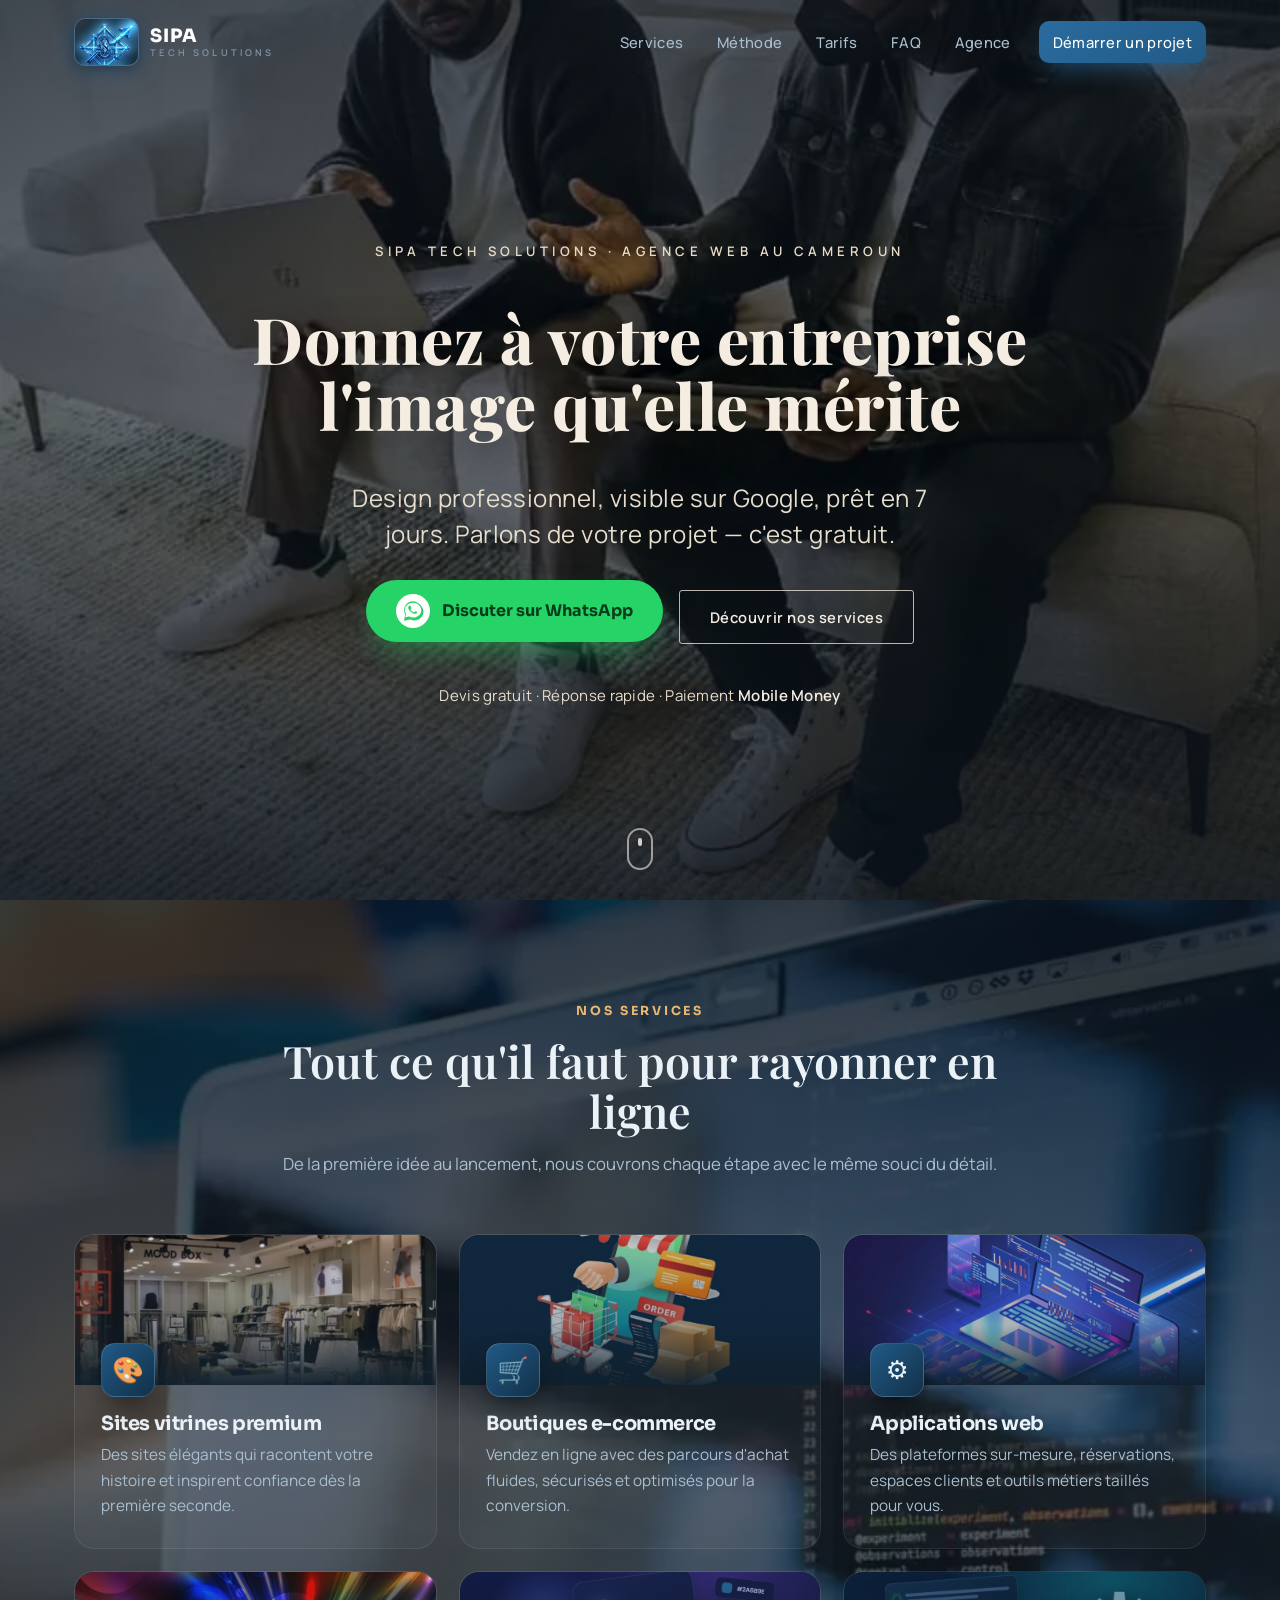
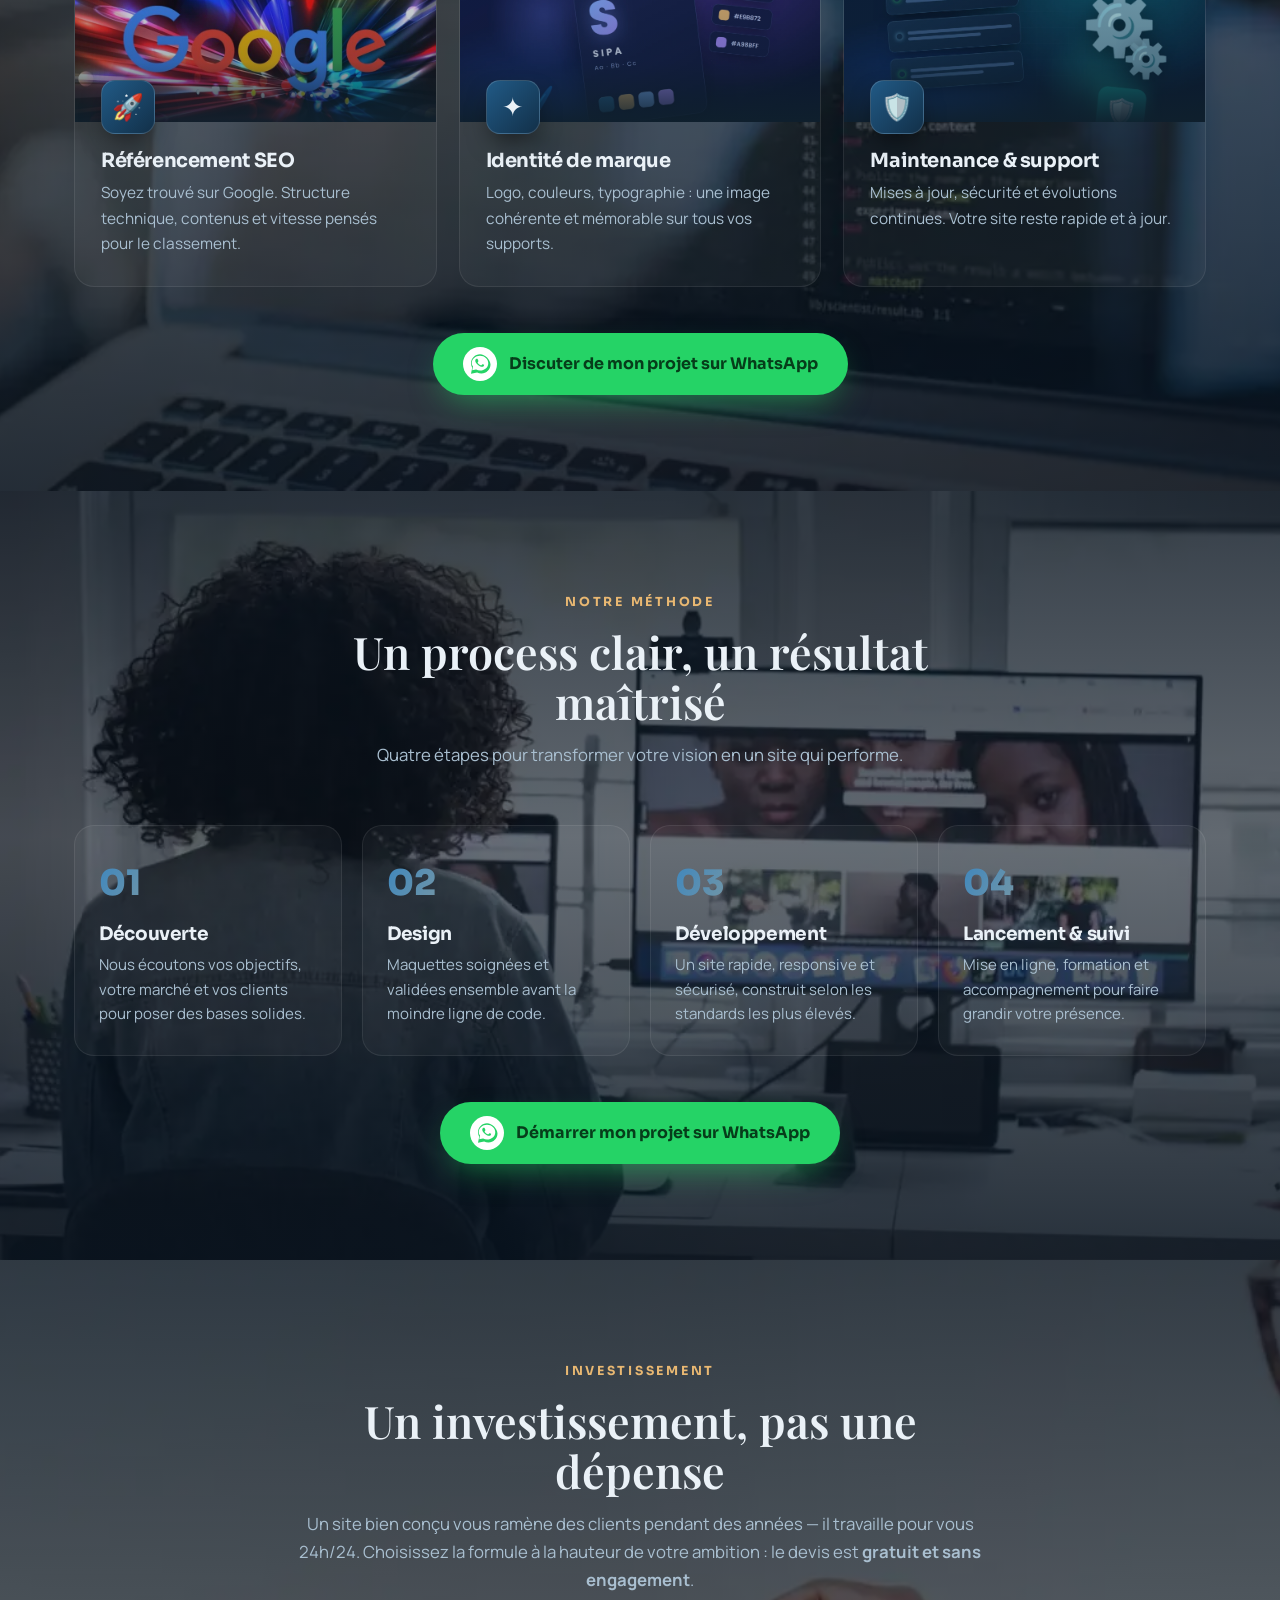
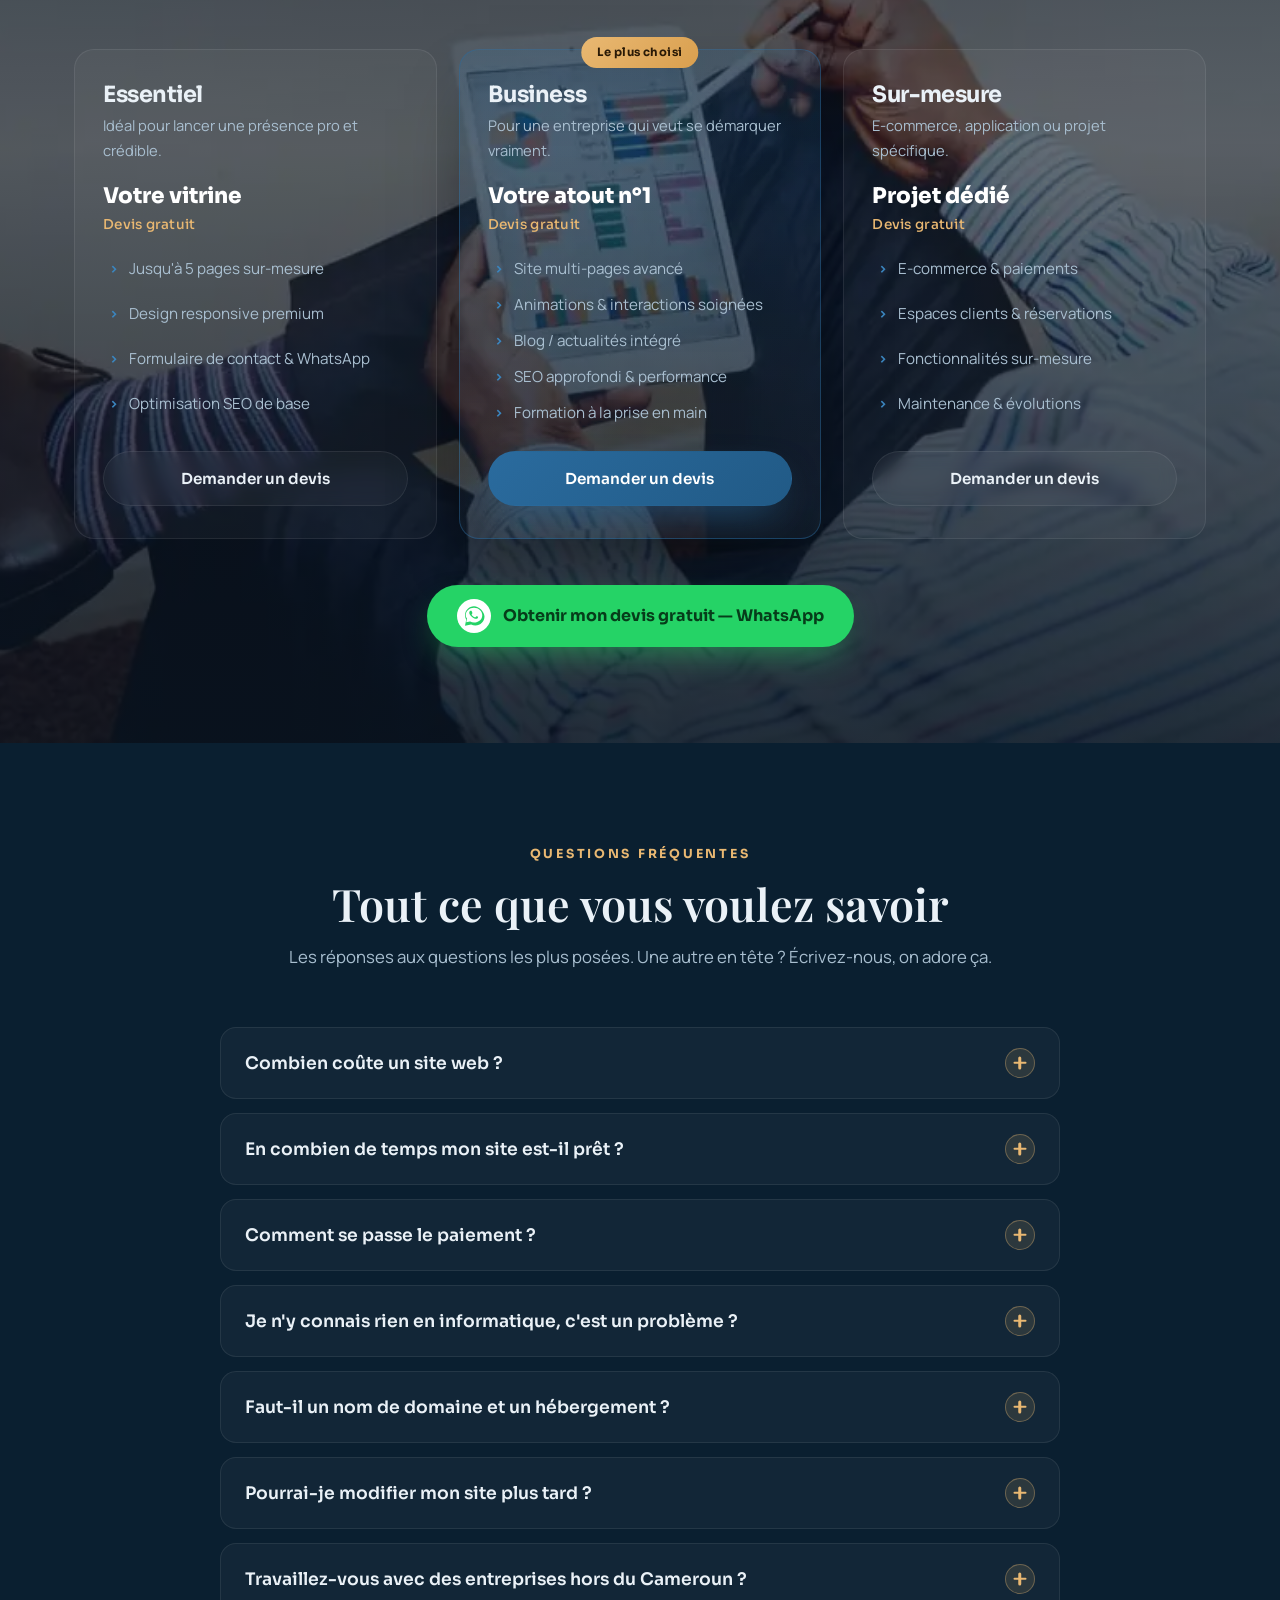
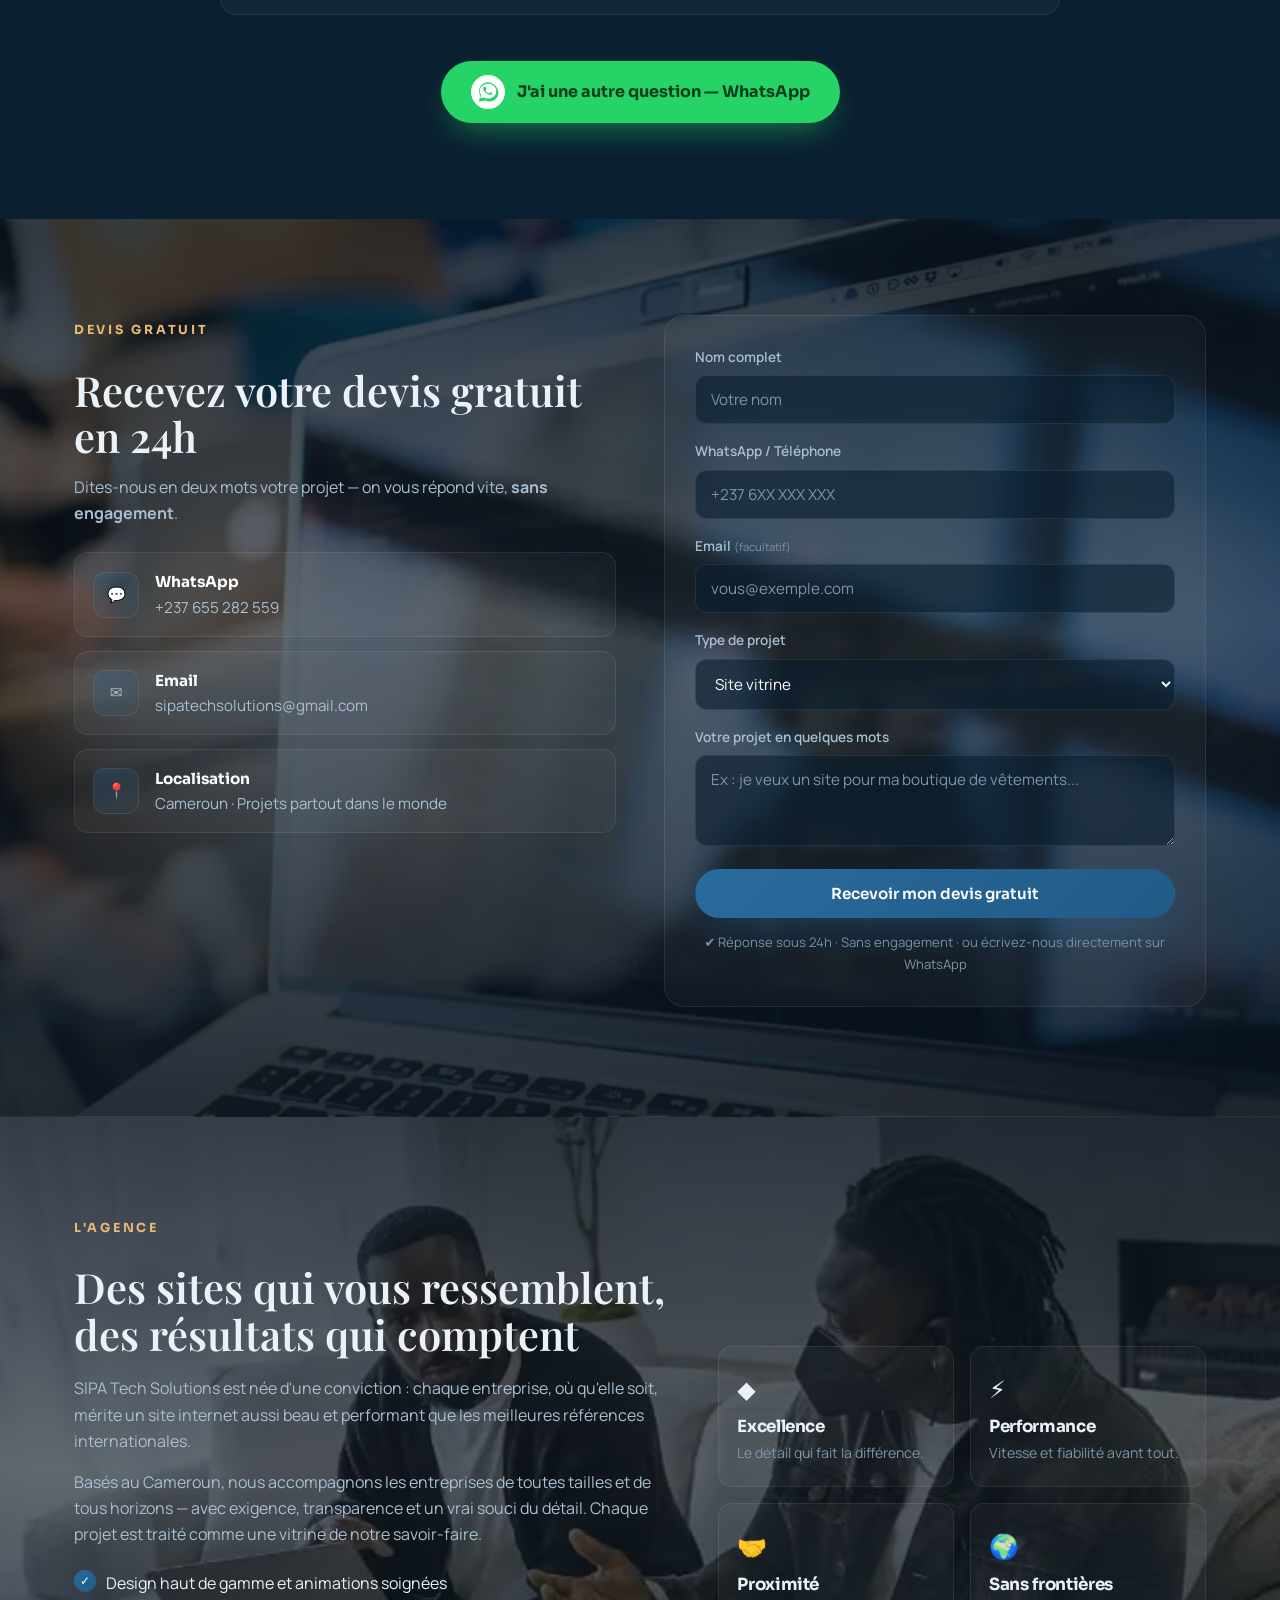
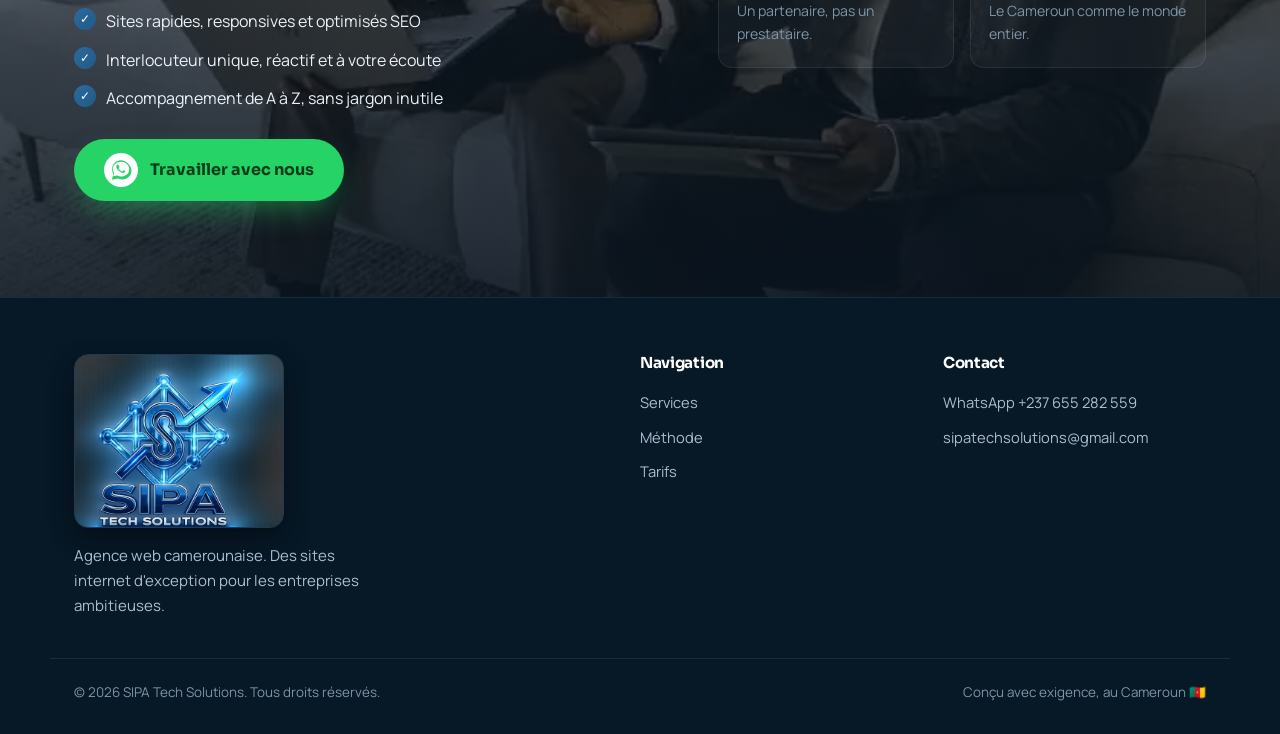
==== index.html @ 33e5383c "Services : images uniques pour Identité de marque et Maintenance (fin des doublons)" ====
<!DOCTYPE html>
<html lang="fr">
<head>
  <meta charset="UTF-8" />
  <meta name="viewport" content="width=device-width, initial-scale=1.0" />
  <title>SIPA Tech Solutions — Création de sites web au Cameroun</title>
  <meta name="description" content="SIPA Tech Solutions, agence camerounaise de création de sites internet sur-mesure. Design haut de gamme, performance et référencement pour entreprises au Cameroun et à l'international." />
  <meta name="theme-color" content="#0d2438" />
  <meta name="robots" content="index, follow" />
  <meta name="author" content="SIPA Tech Solutions" />
  <meta name="keywords" content="création site internet Cameroun, agence web Cameroun, site vitrine, e-commerce, développement web, SIPA Tech Solutions, Douala, Yaoundé" />
  <link rel="canonical" href="https://sipa-crypto.github.io/SITE-INTERNET/" />

  <!-- Open Graph -->
  <meta property="og:type" content="website" />
  <meta property="og:url" content="https://sipa-crypto.github.io/SITE-INTERNET/" />
  <meta property="og:site_name" content="SIPA Tech Solutions" />
  <meta property="og:locale" content="fr_FR" />
  <meta property="og:title" content="SIPA Tech Solutions — Agence web camerounaise" />
  <meta property="og:description" content="Des sites internet sur-mesure au design haut de gamme pour les entreprises camerounaises et étrangères." />
  <meta property="og:image" content="https://sipa-crypto.github.io/SITE-INTERNET/assets/og-image.jpg" />
  <meta property="og:image:width" content="1200" />
  <meta property="og:image:height" content="630" />
  <meta property="og:image:alt" content="SIPA Tech Solutions — Donnez à votre entreprise l'image qu'elle mérite" />

  <!-- Twitter -->
  <meta name="twitter:card" content="summary_large_image" />
  <meta name="twitter:title" content="SIPA Tech Solutions — Agence web camerounaise" />
  <meta name="twitter:description" content="Des sites internet sur-mesure au design haut de gamme pour les entreprises camerounaises et étrangères." />
  <meta name="twitter:image" content="https://sipa-crypto.github.io/SITE-INTERNET/assets/og-image.jpg" />

  <link rel="icon" type="image/png" href="assets/favicon.png" />
  <link rel="apple-touch-icon" href="assets/favicon.png" />
  <link rel="preload" href="assets/hero.webp" as="image" fetchpriority="high" />
  <link rel="preload" href="assets/fonts/sora.woff2" as="font" type="font/woff2" crossorigin />
  <link rel="preload" href="assets/fonts/manrope.woff2" as="font" type="font/woff2" crossorigin />
  <link rel="stylesheet" href="styles.css" />

  <!-- Données structurées (SEO — entreprise locale) -->
  <script type="application/ld+json">
  {
    "@context": "https://schema.org",
    "@type": "ProfessionalService",
    "name": "SIPA Tech Solutions",
    "description": "Agence camerounaise de création de sites internet sur-mesure : sites vitrines, e-commerce et applications web au design haut de gamme.",
    "url": "https://sipa-crypto.github.io/SITE-INTERNET/",
    "image": "https://sipa-crypto.github.io/SITE-INTERNET/assets/og-image.jpg",
    "logo": "https://sipa-crypto.github.io/SITE-INTERNET/assets/logo-photo.jpg",
    "email": "sipatechsolutions@gmail.com",
    "telephone": "+237655282559",
    "areaServed": "Cameroun et international",
    "address": {
      "@type": "PostalAddress",
      "addressCountry": "CM"
    },
    "sameAs": [
      "https://wa.me/237655282559"
    ]
  }
  </script>
</head>
<body>

  <!-- Symbole WhatsApp réutilisable -->
  <svg width="0" height="0" style="position:absolute" aria-hidden="true"><symbol id="wa-glyph" viewBox="0 0 32 32"><path fill="#25d366" d="M16 3C9.4 3 4 8.4 4 15c0 2.1.6 4.2 1.6 6L4 29l8.2-1.6c1.7.9 3.6 1.4 5.6 1.4h.2c6.6 0 12-5.4 12-12S22.6 3 16 3zm0 21.8c-1.8 0-3.5-.5-5-1.4l-.4-.2-4.9 1 1-4.8-.2-.4C5.5 18 5 16.5 5 15 5 9.5 9.9 5 16 5s11 4.5 11 10-4.9 9.8-11 9.8zm5.6-7.4c-.3-.2-1.8-.9-2.1-1s-.5-.2-.7.2-.8 1-1 1.2-.4.2-.7 0c-.3-.2-1.3-.5-2.5-1.5-.9-.8-1.5-1.8-1.7-2.1s0-.5.1-.7l.5-.6c.2-.2.2-.3.3-.6s0-.4 0-.6-.7-1.7-1-2.3c-.3-.6-.5-.5-.7-.5h-.6c-.2 0-.5.1-.8.4s-1 1-1 2.4 1 2.8 1.2 3 2 3.1 4.9 4.3c.7.3 1.2.5 1.6.6.7.2 1.3.2 1.8.1.6-.1 1.8-.7 2-1.4.3-.7.3-1.3.2-1.4-.1-.2-.3-.3-.6-.4z"/></symbol></svg>

  <!-- Progress bar -->
  <div class="scroll-progress" id="scrollProgress"></div>

  <!-- Ambient background -->
  <div class="ambient" aria-hidden="true">
    <div class="orb orb-1"></div>
    <div class="orb orb-2"></div>
    <div class="orb orb-3"></div>
    <div class="grid-overlay"></div>
  </div>

  <!-- Header -->
  <header class="site-header" id="header">
    <div class="container header-inner">
      <a href="#accueil" class="brand" aria-label="SIPA Tech Solutions - accueil">
        <span class="brand-mark" aria-hidden="true">
          <img src="assets/logo-badge.jpg" alt="" />
        </span>
        <span class="brand-text">
          <span class="brand-name">SIPA</span>
          <span class="brand-sub">TECH SOLUTIONS</span>
        </span>
      </a>

      <nav class="nav" id="nav" aria-label="Navigation principale">
        <a href="#services">Services</a>
        <a href="#methode">Méthode</a>
        <a href="#tarifs">Tarifs</a>
        <a href="#faq">FAQ</a>
        <a href="#apropos">Agence</a>
        <a href="#contact" class="nav-cta">Démarrer un projet</a>
      </nav>

      <button class="menu-toggle" id="menuToggle" aria-label="Ouvrir le menu" aria-expanded="false">
        <span></span><span></span><span></span>
      </button>
    </div>
  </header>

  <main>
    <!-- HERO -->
    <section class="hero hero-editorial" id="accueil">
      <div class="container hero-ed">
        <span class="hero-eyebrow reveal">SIPA Tech Solutions · Agence web au Cameroun</span>
        <h1 class="hero-title reveal">Donnez à votre entreprise l'image qu'elle mérite</h1>
        <p class="hero-tagline reveal">Design professionnel, visible sur Google, prêt en 7 jours. Parlons de votre projet — c'est gratuit.</p>
        <div class="hero-cta reveal">
          <a href="https://wa.me/237655282559?text=Bonjour%20SIPA%2C%20je%20souhaite%20cr%C3%A9er%20un%20site%20web%20pour%20mon%20entreprise." class="btn-wa" target="_blank" rel="noopener">
            <span class="ic"><svg viewBox="0 0 32 32" xmlns="http://www.w3.org/2000/svg"><path fill="#25d366" d="M16 3C9.4 3 4 8.4 4 15c0 2.1.6 4.2 1.6 6L4 29l8.2-1.6c1.7.9 3.6 1.4 5.6 1.4h.2c6.6 0 12-5.4 12-12S22.6 3 16 3zm0 21.8c-1.8 0-3.5-.5-5-1.4l-.4-.2-4.9 1 1-4.8-.2-.4C5.5 18 5 16.5 5 15 5 9.5 9.9 5 16 5s11 4.5 11 10-4.9 9.8-11 9.8zm5.6-7.4c-.3-.2-1.8-.9-2.1-1s-.5-.2-.7.2-.8 1-1 1.2-.4.2-.7 0c-.3-.2-1.3-.5-2.5-1.5-.9-.8-1.5-1.8-1.7-2.1s0-.5.1-.7l.5-.6c.2-.2.2-.3.3-.6s0-.4 0-.6-.7-1.7-1-2.3c-.3-.6-.5-.5-.7-.5h-.6c-.2 0-.5.1-.8.4s-1 1-1 2.4 1 2.8 1.2 3 2 3.1 4.9 4.3c.7.3 1.2.5 1.6.6.7.2 1.3.2 1.8.1.6-.1 1.8-.7 2-1.4.3-.7.3-1.3.2-1.4-.1-.2-.3-.3-.6-.4z"/></svg></span>
            Discuter sur WhatsApp
          </a>
          <a href="#services" class="btn-ed btn-ed-sm">Découvrir nos services</a>
        </div>
        <p class="hero-reassure reveal">Devis gratuit · Réponse rapide · Paiement <b>Mobile Money</b></p>
      </div>
      <span class="scroll-cue" aria-hidden="true"></span>
    </section>

    <!-- SERVICES -->
    <section class="section" id="services">
      <div class="container">
        <div class="section-head reveal">
          <span class="kicker">Nos services</span>
          <h2>Tout ce qu'il faut pour rayonner en ligne</h2>
          <p>De la première idée au lancement, nous couvrons chaque étape avec le même souci du détail.</p>
        </div>

        <div class="cards">
          <article class="card reveal">
            <div class="card-media">
              <svg class="card-art" viewBox="0 0 400 200" preserveAspectRatio="xMidYMid slice" aria-hidden="true">
                <defs><linearGradient id="s1" x1="0" y1="0" x2="1" y2="1"><stop offset="0" stop-color="#173a56"/><stop offset="1" stop-color="#0c2439"/></linearGradient></defs>
                <rect width="400" height="200" fill="url(#s1)"/>
                <rect x="70" y="42" width="260" height="128" rx="10" fill="#0e2a3e" stroke="#2a6b9e" stroke-width="2"/>
                <rect x="70" y="42" width="260" height="22" rx="10" fill="#255a82"/><circle cx="86" cy="53" r="3.5" fill="#e9b872"/><circle cx="98" cy="53" r="3.5" fill="#9dc4de"/><circle cx="110" cy="53" r="3.5" fill="#9dc4de"/>
                <rect x="86" y="78" width="120" height="12" rx="4" fill="#3b6f94"/><rect x="86" y="98" width="86" height="8" rx="4" fill="#2a5573"/><rect x="86" y="114" width="70" height="20" rx="6" fill="#e9b872"/>
                <rect x="228" y="78" width="86" height="76" rx="8" fill="#215a86"/>
              </svg>
              <img class="card-photo" src="assets/serv-vitrine.webp" alt="Vitrine de boutique Jules" loading="lazy"/>
            </div>
            <div class="card-icon">🎨</div>
            <h3>Sites vitrines premium</h3>
            <p>Des sites élégants qui racontent votre histoire et inspirent confiance dès la première seconde.</p>
          </article>
          <article class="card reveal">
            <div class="card-media">
              <svg class="card-art" viewBox="0 0 400 200" preserveAspectRatio="xMidYMid slice" aria-hidden="true">
                <defs><linearGradient id="s2" x1="0" y1="0" x2="1" y2="1"><stop offset="0" stop-color="#1d4e6e"/><stop offset="1" stop-color="#0f2b3d"/></linearGradient></defs>
                <rect width="400" height="200" fill="url(#s2)"/>
                <rect x="78" y="40" width="70" height="58" rx="8" fill="#215a86"/><rect x="162" y="40" width="70" height="58" rx="8" fill="#0e2a3e" stroke="#2a6b9e" stroke-width="2"/><rect x="246" y="40" width="70" height="58" rx="8" fill="#255a82"/>
                <g transform="translate(150,118)"><path d="M0 0 L14 0 L26 52 L74 52 L84 16 L22 16" fill="none" stroke="#e9b872" stroke-width="6" stroke-linecap="round" stroke-linejoin="round"/><circle cx="34" cy="66" r="7" fill="#e9b872"/><circle cx="68" cy="66" r="7" fill="#e9b872"/></g>
                <circle cx="286" cy="128" r="17" fill="#e9b872"/><path d="M280 128 l4 4 l8 -9" fill="none" stroke="#0f2b3d" stroke-width="3.5" stroke-linecap="round" stroke-linejoin="round"/>
              </svg>
              <img class="card-photo" src="assets/serv-ecommerce.webp" alt="Achat en ligne, panier et paiement par carte" loading="lazy"/>
            </div>
            <div class="card-icon">🛒</div>
            <h3>Boutiques e-commerce</h3>
            <p>Vendez en ligne avec des parcours d'achat fluides, sécurisés et optimisés pour la conversion.</p>
          </article>
          <article class="card reveal">
            <div class="card-media">
              <svg class="card-art" viewBox="0 0 400 200" preserveAspectRatio="xMidYMid slice" aria-hidden="true">
                <defs><linearGradient id="s3" x1="0" y1="0" x2="1" y2="1"><stop offset="0" stop-color="#255a82"/><stop offset="1" stop-color="#0c2439"/></linearGradient></defs>
                <rect width="400" height="200" fill="url(#s3)"/>
                <rect x="74" y="46" width="150" height="108" rx="10" fill="#0e2a3e" stroke="#2a6b9e" stroke-width="2"/>
                <rect x="88" y="60" width="122" height="10" rx="4" fill="#3b6f94"/>
                <polyline points="90,132 118,110 142,120 172,86 200,98" fill="none" stroke="#e9b872" stroke-width="4" stroke-linecap="round" stroke-linejoin="round"/>
                <rect x="88" y="140" width="50" height="6" rx="3" fill="#2a5573"/><rect x="150" y="140" width="60" height="6" rx="3" fill="#2a5573"/>
                <g transform="translate(258,64)" fill="none" stroke="#9dc4de" stroke-width="6"><circle cx="34" cy="34" r="24"/><path d="M34 4 v10 M34 54 v10 M4 34 h10 M54 34 h10" stroke-linecap="round"/></g>
                <circle cx="292" cy="98" r="10" fill="#e9b872"/>
              </svg>
              <img class="card-photo" src="assets/serv-appweb.webp" alt="Application web sur ordinateur et téléphone" loading="lazy"/>
            </div>
            <div class="card-icon">⚙️</div>
            <h3>Applications web</h3>
            <p>Des plateformes sur-mesure, réservations, espaces clients et outils métiers taillés pour vous.</p>
          </article>
          <article class="card reveal">
            <div class="card-media">
              <svg class="card-art" viewBox="0 0 400 200" preserveAspectRatio="xMidYMid slice" aria-hidden="true">
                <defs><linearGradient id="s4" x1="0" y1="0" x2="1" y2="1"><stop offset="0" stop-color="#173a56"/><stop offset="1" stop-color="#0f2b3d"/></linearGradient></defs>
                <rect width="400" height="200" fill="url(#s4)"/>
                <g><rect x="96" y="120" width="26" height="40" rx="4" fill="#215a86"/><rect x="132" y="96" width="26" height="64" rx="4" fill="#2a6b9e"/><rect x="168" y="70" width="26" height="90" rx="4" fill="#3b86bf"/><rect x="204" y="50" width="26" height="110" rx="4" fill="#e9b872"/></g>
                <path d="M96 118 L138 96 L178 78 L222 52" fill="none" stroke="#fff" stroke-width="2.5" stroke-linecap="round" opacity=".6"/>
                <g transform="translate(238,58)"><circle cx="30" cy="30" r="26" fill="none" stroke="#9dc4de" stroke-width="7"/><line x1="50" y1="50" x2="72" y2="72" stroke="#9dc4de" stroke-width="8" stroke-linecap="round"/></g>
              </svg>
              <img class="card-photo" src="assets/serv-seo.webp" alt="Référencement sur Google" loading="lazy"/>
            </div>
            <div class="card-icon">🚀</div>
            <h3>Référencement SEO</h3>
            <p>Soyez trouvé sur Google. Structure technique, contenus et vitesse pensés pour le classement.</p>
          </article>
          <article class="card reveal">
            <div class="card-media">
              <svg class="card-art" viewBox="0 0 400 200" preserveAspectRatio="xMidYMid slice" aria-hidden="true">
                <defs><linearGradient id="s5" x1="0" y1="0" x2="1" y2="1"><stop offset="0" stop-color="#2a4c60"/><stop offset="1" stop-color="#0c2439"/></linearGradient></defs>
                <rect width="400" height="200" fill="url(#s5)"/>
                <circle cx="150" cy="100" r="52" fill="none" stroke="#215a86" stroke-width="10"/>
                <text x="150" y="126" font-family="Georgia,serif" font-size="72" font-weight="700" fill="#e9b872" text-anchor="middle">S</text>
                <g><circle cx="248" cy="66" r="15" fill="#2a6b9e"/><circle cx="286" cy="66" r="15" fill="#3b86bf"/><circle cx="248" cy="104" r="15" fill="#e9b872"/><circle cx="286" cy="104" r="15" fill="#9dc4de"/></g>
                <rect x="238" y="132" width="90" height="10" rx="5" fill="#3b6f94"/><rect x="238" y="150" width="64" height="10" rx="5" fill="#2a5573"/>
              </svg>
              <img class="card-photo" src="assets/serv-identite.webp" alt="Identité visuelle et nuancier de couleurs" loading="lazy" onerror="this.remove()"/>
            </div>
            <div class="card-icon">✦</div>
            <h3>Identité de marque</h3>
            <p>Logo, couleurs, typographie : une image cohérente et mémorable sur tous vos supports.</p>
          </article>
          <article class="card reveal">
            <div class="card-media">
              <svg class="card-art" viewBox="0 0 400 200" preserveAspectRatio="xMidYMid slice" aria-hidden="true">
                <defs><linearGradient id="s6" x1="0" y1="0" x2="1" y2="1"><stop offset="0" stop-color="#1d4e6e"/><stop offset="1" stop-color="#0f2b3d"/></linearGradient></defs>
                <rect width="400" height="200" fill="url(#s6)"/>
                <path d="M170 34 L232 56 V104 C232 138 205 158 170 168 C135 158 108 138 108 104 V56 Z" fill="#0e2a3e" stroke="#2a6b9e" stroke-width="3"/>
                <path d="M146 100 l16 16 l34 -38" fill="none" stroke="#e9b872" stroke-width="8" stroke-linecap="round" stroke-linejoin="round"/>
                <g transform="translate(250,96)" fill="none" stroke="#9dc4de" stroke-width="6"><circle cx="34" cy="34" r="16"/><path d="M34 8 v-8 M34 68 v8 M8 34 h-8 M68 34 h8 M15 15 l-6 -6 M53 53 l6 6 M53 15 l6 -6 M15 53 l-6 6" stroke-linecap="round"/></g>
              </svg>
              <img class="card-photo" src="assets/serv-maintenance.webp" alt="Maintenance et infrastructure technique" loading="lazy" onerror="this.remove()"/>
            </div>
            <div class="card-icon">🛡️</div>
            <h3>Maintenance & support</h3>
            <p>Mises à jour, sécurité et évolutions continues. Votre site reste rapide et à jour.</p>
          </article>
        </div>
        <div class="sec-cta"><a class="btn-wa" href="https://wa.me/237655282559?text=Bonjour%20SIPA%2C%20je%20souhaite%20un%20site%20web%20pour%20mon%20entreprise." target="_blank" rel="noopener"><span class="ic"><svg viewBox="0 0 32 32"><use href="#wa-glyph"/></svg></span> Discuter de mon projet sur WhatsApp</a></div>
      </div>
    </section>

    <!-- METHODE -->
    <section class="section section-alt" id="methode">
      <div class="container">
        <div class="section-head reveal">
          <span class="kicker">Notre méthode</span>
          <h2>Un process clair, un résultat maîtrisé</h2>
          <p>Quatre étapes pour transformer votre vision en un site qui performe.</p>
        </div>

        <div class="steps">
          <div class="step reveal">
            <div class="step-num">01</div>
            <h3>Découverte</h3>
            <p>Nous écoutons vos objectifs, votre marché et vos clients pour poser des bases solides.</p>
          </div>
          <div class="step reveal">
            <div class="step-num">02</div>
            <h3>Design</h3>
            <p>Maquettes soignées et validées ensemble avant la moindre ligne de code.</p>
          </div>
          <div class="step reveal">
            <div class="step-num">03</div>
            <h3>Développement</h3>
            <p>Un site rapide, responsive et sécurisé, construit selon les standards les plus élevés.</p>
          </div>
          <div class="step reveal">
            <div class="step-num">04</div>
            <h3>Lancement & suivi</h3>
            <p>Mise en ligne, formation et accompagnement pour faire grandir votre présence.</p>
          </div>
        </div>
        <div class="sec-cta"><a class="btn-wa" href="https://wa.me/237655282559?text=Bonjour%20SIPA%2C%20je%20souhaite%20d%C3%A9marrer%20mon%20projet%20de%20site%20web." target="_blank" rel="noopener"><span class="ic"><svg viewBox="0 0 32 32"><use href="#wa-glyph"/></svg></span> Démarrer mon projet sur WhatsApp</a></div>
      </div>
    </section>
    <!-- TARIFS -->
    <section class="section" id="tarifs">
      <div class="container">
        <div class="section-head reveal">
          <span class="kicker">Investissement</span>
          <h2>Un investissement, pas une dépense</h2>
          <p>Un site bien conçu vous ramène des clients pendant des années — il travaille pour vous 24h/24. Choisissez la formule à la hauteur de votre ambition : le devis est <b>gratuit et sans engagement</b>.</p>
        </div>

        <div class="pricing">
          <article class="plan reveal">
            <h3>Essentiel</h3>
            <p class="plan-desc">Idéal pour lancer une présence pro et crédible.</p>
            <div class="plan-price">Votre vitrine <span>Devis gratuit</span></div>
            <ul>
              <li>Jusqu'à 5 pages sur-mesure</li>
              <li>Design responsive premium</li>
              <li>Formulaire de contact & WhatsApp</li>
              <li>Optimisation SEO de base</li>
            </ul>
            <a href="#contact" class="btn btn-ghost">Demander un devis</a>
          </article>

          <article class="plan plan-featured reveal">
            <span class="plan-badge">Le plus choisi</span>
            <h3>Business</h3>
            <p class="plan-desc">Pour une entreprise qui veut se démarquer vraiment.</p>
            <div class="plan-price">Votre atout n°1 <span>Devis gratuit</span></div>
            <ul>
              <li>Site multi-pages avancé</li>
              <li>Animations & interactions soignées</li>
              <li>Blog / actualités intégré</li>
              <li>SEO approfondi & performance</li>
              <li>Formation à la prise en main</li>
            </ul>
            <a href="#contact" class="btn btn-primary">Demander un devis</a>
          </article>

          <article class="plan reveal">
            <h3>Sur-mesure</h3>
            <p class="plan-desc">E-commerce, application ou projet spécifique.</p>
            <div class="plan-price">Projet dédié <span>Devis gratuit</span></div>
            <ul>
              <li>E-commerce & paiements</li>
              <li>Espaces clients & réservations</li>
              <li>Fonctionnalités sur-mesure</li>
              <li>Maintenance & évolutions</li>
            </ul>
            <a href="#contact" class="btn btn-ghost">Demander un devis</a>
          </article>
        </div>
        <div class="sec-cta"><a class="btn-wa" href="https://wa.me/237655282559?text=Bonjour%20SIPA%2C%20je%20souhaite%20un%20devis%20gratuit%20pour%20mon%20site." target="_blank" rel="noopener"><span class="ic"><svg viewBox="0 0 32 32"><use href="#wa-glyph"/></svg></span> Obtenir mon devis gratuit — WhatsApp</a></div>
      </div>
    </section>

    <!-- FAQ -->
    <section class="section" id="faq">
      <div class="container">
        <div class="section-head reveal">
          <span class="kicker">Questions fréquentes</span>
          <h2>Tout ce que vous voulez savoir</h2>
          <p>Les réponses aux questions les plus posées. Une autre en tête ? Écrivez-nous, on adore ça.</p>
        </div>
        <div class="faq reveal">
          <div class="faq-item">
            <button class="faq-q" aria-expanded="false"><span>Combien coûte un site web ?</span><span class="faq-ico"></span></button>
            <div class="faq-answer"><div><p>Pas de mauvaise surprise : nos sites sont accessibles <b>à partir de 100 000 FCFA</b>, et le tarif final s'ajuste à vos besoins (pages, e-commerce, fonctionnalités…). Nous vous envoyons un <b>devis gratuit et clair sous 24h</b>, adapté à votre budget. Un site pro, c'est un <b>investissement qui rapporte plus qu'il ne coûte</b>.</p></div></div>
          </div>
          <div class="faq-item">
            <button class="faq-q" aria-expanded="false"><span>En combien de temps mon site est-il prêt ?</span><span class="faq-ico"></span></button>
            <div class="faq-answer"><div><p>En moyenne <b>7 jours</b> pour un site vitrine, une fois vos contenus réunis. Nous respectons les délais annoncés, sans mauvaise surprise.</p></div></div>
          </div>
          <div class="faq-item">
            <button class="faq-q" aria-expanded="false"><span>Comment se passe le paiement ?</span><span class="faq-ico"></span></button>
            <div class="faq-answer"><div><p><b>MTN Mobile Money</b>, <b>Orange Money</b> ou <b>virement</b>. Un simple acompte pour lancer le projet, puis le solde à la livraison. Vous validez chaque étape, en toute confiance.</p></div></div>
          </div>
          <div class="faq-item">
            <button class="faq-q" aria-expanded="false"><span>Je n'y connais rien en informatique, c'est un problème ?</span><span class="faq-ico"></span></button>
            <div class="faq-answer"><div><p>Pas du tout ! On s'occupe de <b>tout, de A à Z</b>, sans jargon compliqué. Vous n'avez qu'à nous parler de votre activité — on gère le reste.</p></div></div>
          </div>
          <div class="faq-item">
            <button class="faq-q" aria-expanded="false"><span>Faut-il un nom de domaine et un hébergement ?</span><span class="faq-ico"></span></button>
            <div class="faq-answer"><div><p>Oui, et nous vous <b>accompagnons</b> pour les obtenir et tout configurer (par exemple <i>votre-entreprise.com</i>). Vous n'avez rien à faire de technique.</p></div></div>
          </div>
          <div class="faq-item">
            <button class="faq-q" aria-expanded="false"><span>Pourrai-je modifier mon site plus tard ?</span><span class="faq-ico"></span></button>
            <div class="faq-answer"><div><p>Bien sûr. Nous pouvons vous <b>former</b> à le gérer vous-même, ou nous occuper des mises à jour via notre <b>offre de maintenance</b>.</p></div></div>
          </div>
          <div class="faq-item">
            <button class="faq-q" aria-expanded="false"><span>Travaillez-vous avec des entreprises hors du Cameroun ?</span><span class="faq-ico"></span></button>
            <div class="faq-answer"><div><p>Oui ! Nous accompagnons des entreprises <b>partout dans le monde</b>, entièrement à distance. Où que vous soyez, on peut travailler ensemble.</p></div></div>
          </div>
        </div>
        <div class="sec-cta"><a class="btn-wa" href="https://wa.me/237655282559?text=Bonjour%20SIPA%2C%20j'ai%20une%20question." target="_blank" rel="noopener"><span class="ic"><svg viewBox="0 0 32 32"><use href="#wa-glyph"/></svg></span> J'ai une autre question — WhatsApp</a></div>
      </div>
    </section>

    <!-- CONTACT (devis gratuit) -->
    <section class="section section-contact" id="contact">
      <div class="container contact-grid">
        <div class="contact-copy reveal">
          <span class="kicker">Devis gratuit</span>
          <h2>Recevez votre devis gratuit en 24h</h2>
          <p>Dites-nous en deux mots votre projet — on vous répond vite, <b>sans engagement</b>.</p>
          <div class="contact-methods">
            <a class="cmethod" href="https://wa.me/237655282559?text=Bonjour%20SIPA%20Tech%20Solutions%2C%20je%20souhaite%20un%20devis." target="_blank" rel="noopener">
              <span class="cmethod-ico">💬</span>
              <span><strong>WhatsApp</strong><br>+237 655 282 559</span>
            </a>
            <a class="cmethod" href="mailto:sipatechsolutions@gmail.com">
              <span class="cmethod-ico">✉️</span>
              <span><strong>Email</strong><br>sipatechsolutions@gmail.com</span>
            </a>
            <div class="cmethod">
              <span class="cmethod-ico">📍</span>
              <span><strong>Localisation</strong><br>Cameroun · Projets partout dans le monde</span>
            </div>
          </div>
        </div>

        <form class="contact-form reveal" id="contactForm">
          <div class="form-success" id="formSuccess" hidden>
            <strong>✅ Merci <span id="fsName"></span> !</strong>
            <p>Votre demande part sur WhatsApp — validez simplement l'envoi dans l'application qui vient de s'ouvrir. Réponse sous 24h 🙌</p>
            <button type="button" class="fs-again">Envoyer une autre demande</button>
          </div>
          <div class="field">
            <label for="name">Nom complet</label>
            <input type="text" id="name" name="name" required placeholder="Votre nom" />
          </div>
          <div class="field">
            <label for="phone">WhatsApp / Téléphone</label>
            <input type="tel" id="phone" name="phone" required placeholder="+237 6XX XXX XXX" />
          </div>
          <div class="field">
            <label for="email">Email <span class="opt">(facultatif)</span></label>
            <input type="email" id="email" name="email" placeholder="vous@exemple.com" />
          </div>
          <div class="field">
            <label for="type">Type de projet</label>
            <select id="type" name="type">
              <option>Site vitrine</option>
              <option>Boutique e-commerce</option>
              <option>Application web</option>
              <option>Refonte de site existant</option>
              <option>Autre</option>
            </select>
          </div>
          <div class="field">
            <label for="message">Votre projet en quelques mots</label>
            <textarea id="message" name="message" rows="3" required placeholder="Ex : je veux un site pour ma boutique de vêtements..."></textarea>
          </div>
          <button type="submit" class="btn btn-primary btn-block">Recevoir mon devis gratuit</button>
          <p class="form-hint">✔ Réponse sous 24h · Sans engagement · ou écrivez-nous directement sur WhatsApp</p>
        </form>
      </div>
    </section>

    <!-- APROPOS -->
    <section class="section section-alt" id="apropos">
      <div class="container about-grid">
        <div class="about-copy reveal">
          <span class="kicker">L'agence</span>
          <h2>Des sites qui vous ressemblent, des résultats qui comptent</h2>
          <p>
            SIPA Tech Solutions est née d'une conviction : chaque entreprise, où qu'elle soit,
            mérite un site internet aussi beau et performant que les meilleures références internationales.
          </p>
          <p>
            Basés au Cameroun, nous accompagnons les entreprises de toutes tailles et de tous horizons —
            avec exigence, transparence et un vrai souci du détail. Chaque projet est traité comme une
            vitrine de notre savoir-faire.
          </p>
          <ul class="checklist">
            <li>Design haut de gamme et animations soignées</li>
            <li>Sites rapides, responsives et optimisés SEO</li>
            <li>Interlocuteur unique, réactif et à votre écoute</li>
            <li>Accompagnement de A à Z, sans jargon inutile</li>
          </ul>
          <a href="https://wa.me/237655282559?text=Bonjour%20SIPA%2C%20je%20souhaite%20travailler%20avec%20vous." class="btn-wa" target="_blank" rel="noopener"><span class="ic"><svg viewBox="0 0 32 32"><use href="#wa-glyph"/></svg></span> Travailler avec nous</a>
        </div>
        <div class="about-visual reveal">
          <div class="values">
            <div class="value"><span class="value-ico">◆</span><div><h4>Excellence</h4><p>Le détail qui fait la différence.</p></div></div>
            <div class="value"><span class="value-ico">⚡</span><div><h4>Performance</h4><p>Vitesse et fiabilité avant tout.</p></div></div>
            <div class="value"><span class="value-ico">🤝</span><div><h4>Proximité</h4><p>Un partenaire, pas un prestataire.</p></div></div>
            <div class="value"><span class="value-ico">🌍</span><div><h4>Sans frontières</h4><p>Le Cameroun comme le monde entier.</p></div></div>
          </div>
        </div>
      </div>
    </section>


  </main>


  <!-- FOOTER -->
  <footer class="site-footer">
    <div class="container footer-inner">
      <div class="footer-brand">
        <img src="assets/logo-photo.jpg" alt="SIPA Tech Solutions" class="footer-logo" />
        <p>Agence web camerounaise. Des sites internet d'exception pour les entreprises ambitieuses.</p>
      </div>
      <div class="footer-col">
        <h4>Navigation</h4>
        <a href="#services">Services</a>
        <a href="#methode">Méthode</a>
        <a href="#tarifs">Tarifs</a>
      </div>
      <div class="footer-col">
        <h4>Contact</h4>
        <a href="https://wa.me/237655282559" target="_blank" rel="noopener">WhatsApp +237 655 282 559</a>
        <a href="mailto:sipatechsolutions@gmail.com">sipatechsolutions@gmail.com</a>
      </div>
    </div>
    <div class="container footer-bottom">
      <span>© <span id="year"></span> SIPA Tech Solutions. Tous droits réservés.</span>
      <span>Conçu avec exigence, au Cameroun 🇨🇲</span>
    </div>
  </footer>


  <script src="script.js"></script>
</body>
</html>
---- styles.css ----
/* ========================================================================
   SIPA Tech Solutions — Premium stylesheet
   ===================================================================== */

/* ---------- Polices auto-hébergées (aucune dépendance externe) ---------- */
@font-face {
  font-family: 'Manrope'; font-style: normal; font-weight: 400 700;
  font-display: swap; src: url('assets/fonts/manrope.woff2') format('woff2');
}
@font-face {
  font-family: 'Sora'; font-style: normal; font-weight: 400 800;
  font-display: swap; src: url('assets/fonts/sora.woff2') format('woff2');
}
@font-face {
  font-family: 'Playfair Display'; font-style: normal; font-weight: 400 800;
  font-display: swap; src: url('assets/fonts/playfair.woff2') format('woff2');
}
@font-face {
  font-family: 'Playfair Display'; font-style: italic; font-weight: 400 800;
  font-display: swap; src: url('assets/fonts/playfair-italic.woff2') format('woff2');
}

:root {
  --navy-900: #0a1f30;
  --navy-800: #0d2438;
  --navy-700: #123049;
  --blue-600: #215a86;
  --blue-500: #2a6b9e;
  --blue-400: #3b86bf;
  --slate:    #3e5c6e;
  --gold:     #e9b872;
  --gold-2:   #d99f4e;
  --ink:      #eaf1f7;
  --ink-soft: #a9bfd0;
  --ink-dim:  #7d95a8;
  --line:     rgba(255,255,255,0.08);
  --card:     rgba(255,255,255,0.035);
  --card-2:   rgba(255,255,255,0.06);
  --radius:   20px;
  --radius-sm:14px;
  --shadow:   0 30px 70px -30px rgba(0,0,0,0.7);
  --maxw:     1180px;
  --ease:     cubic-bezier(.22,.61,.36,1);
  --font:     'Manrope', system-ui, sans-serif;
  --display:  'Sora', system-ui, sans-serif;
}

* { margin: 0; padding: 0; box-sizing: border-box; }

html { scroll-behavior: smooth; }

body {
  font-family: var(--font);
  color: var(--ink);
  background: var(--navy-900);
  line-height: 1.65;
  overflow-x: hidden;
  -webkit-font-smoothing: antialiased;
}

.container { width: 100%; max-width: var(--maxw); margin: 0 auto; padding: 0 24px; }

a { color: inherit; text-decoration: none; }
img { max-width: 100%; display: block; }

h1, h2, h3, h4 { font-family: var(--display); font-weight: 700; line-height: 1.12; letter-spacing: -0.02em; }

/* ---------- Scroll progress ---------- */
.scroll-progress {
  position: fixed; top: 0; left: 0; height: 3px; width: 0%;
  background: linear-gradient(90deg, var(--blue-400), var(--gold));
  z-index: 1000; transition: width .1s linear;
}

/* ---------- Ambient background ---------- */
.ambient { position: fixed; inset: 0; z-index: -2; overflow: hidden;
  background:
    radial-gradient(1200px 800px at 80% -10%, rgba(43,107,158,0.22), transparent 60%),
    radial-gradient(1000px 700px at -10% 20%, rgba(62,92,110,0.20), transparent 60%),
    linear-gradient(180deg, var(--navy-900), var(--navy-800));
}
.orb { position: absolute; border-radius: 50%; filter: blur(70px); opacity: .5; }
.orb-1 { width: 420px; height: 420px; background: #1f5b86; top: -80px; right: -60px; animation: float1 18s var(--ease) infinite; }
.orb-2 { width: 360px; height: 360px; background: #2a4c60; bottom: 10%; left: -80px; animation: float2 22s var(--ease) infinite; }
.orb-3 { width: 300px; height: 300px; background: #b7863f; opacity: .18; top: 40%; right: 20%; animation: float1 26s var(--ease) infinite reverse; }
.grid-overlay { position: absolute; inset: 0; opacity: .35;
  background-image: linear-gradient(var(--line) 1px, transparent 1px), linear-gradient(90deg, var(--line) 1px, transparent 1px);
  background-size: 64px 64px; mask-image: radial-gradient(circle at 50% 30%, #000 0%, transparent 70%); }

@keyframes float1 { 0%,100% { transform: translate(0,0); } 50% { transform: translate(-30px, 40px); } }
@keyframes float2 { 0%,100% { transform: translate(0,0); } 50% { transform: translate(40px, -30px); } }

/* ---------- Header ---------- */
.site-header {
  position: fixed; top: 0; left: 0; right: 0; z-index: 900;
  padding: 18px 0; transition: padding .35s var(--ease), background .35s var(--ease), backdrop-filter .35s;
}
.site-header.scrolled {
  padding: 10px 0; background: rgba(10,31,48,0.72);
  backdrop-filter: blur(16px) saturate(140%); border-bottom: 1px solid var(--line);
}
.header-inner { display: flex; align-items: center; justify-content: space-between; }

.brand { display: flex; align-items: center; gap: 11px; }
.brand-mark { display: grid; place-items: center;
  filter: drop-shadow(0 3px 10px rgba(43,107,158,0.55)); transition: transform .4s var(--ease); }
.brand-mark img { height: 48px; width: auto; display: block; border-radius: 11px;
  border: 1px solid rgba(120,180,240,0.25); box-shadow: 0 4px 14px rgba(0,0,0,0.35); }
.site-header.scrolled .brand-mark img { height: 42px; transition: height .35s var(--ease); }
.brand:hover .brand-mark { transform: scale(1.06); }
.brand-text { display: flex; flex-direction: column; line-height: 1; }
.brand-name { font-family: var(--display); font-weight: 800; font-size: 1.15rem; letter-spacing: .04em; color: #fff; }
.brand-sub { font-size: .58rem; letter-spacing: .34em; color: var(--ink-dim); font-weight: 600; margin-top: 3px; }

.nav { display: flex; align-items: center; gap: 6px; }
.nav a { padding: 9px 14px; font-size: .92rem; font-weight: 500; color: var(--ink-soft); border-radius: 10px; transition: color .25s, background .25s; }
.nav a:hover { color: #fff; background: var(--card-2); }
.nav-cta { background: linear-gradient(135deg, var(--blue-500), var(--blue-600)); color: #fff !important;
  box-shadow: 0 10px 26px -10px rgba(43,107,158,0.9); margin-left: 8px; font-weight: 600; }
.nav-cta:hover { transform: translateY(-2px); }

.menu-toggle { display: none; flex-direction: column; gap: 5px; background: none; border: 0; cursor: pointer; padding: 8px; }
.menu-toggle span { width: 26px; height: 2px; background: #fff; border-radius: 2px; transition: .3s var(--ease); }
.menu-toggle.open span:nth-child(1) { transform: translateY(7px) rotate(45deg); }
.menu-toggle.open span:nth-child(2) { opacity: 0; }
.menu-toggle.open span:nth-child(3) { transform: translateY(-7px) rotate(-45deg); }

/* ---------- Buttons ---------- */
.btn { display: inline-flex; align-items: center; justify-content: center; gap: 8px;
  padding: 14px 26px; border-radius: 999px; font-family: var(--display); font-weight: 600; font-size: .95rem;
  cursor: pointer; border: 1px solid transparent; transition: transform .3s var(--ease), box-shadow .3s, background .3s; position: relative; }
.btn-primary { background: linear-gradient(135deg, var(--blue-500), var(--blue-600)); color: #fff;
  box-shadow: 0 16px 40px -16px rgba(43,107,158,0.95); }
.btn-primary:hover { transform: translateY(-3px); box-shadow: 0 22px 50px -16px rgba(43,107,158,1); }
.btn-ghost { background: var(--card); color: var(--ink); border-color: var(--line); backdrop-filter: blur(8px); }
.btn-ghost:hover { transform: translateY(-3px); background: var(--card-2); border-color: rgba(255,255,255,0.18); }
.btn-block { width: 100%; }

/* ---------- Hero ---------- */
.hero { position: relative; z-index: 0; padding: 168px 0 60px; overflow: hidden; }
/* Photo de fond du hero, adoucie par un voile bleu foncé (texte + logo restent lisibles) */
.hero::before {
  content: ''; position: absolute; inset: 0; z-index: -1;
  background:
    linear-gradient(100deg, rgba(10,31,48,0.80) 0%, rgba(10,31,48,0.55) 50%, rgba(10,31,48,0.38) 100%),
    url('assets/hero.webp');
  background-size: cover; background-position: center;
  background-repeat: no-repeat;
}
.hero-inner { display: grid; grid-template-columns: 1.05fr .95fr; gap: 48px; align-items: center; }

.eyebrow { display: inline-flex; align-items: center; gap: 8px; font-size: .82rem; font-weight: 600;
  color: var(--ink-soft); background: var(--card-2); border: 1px solid var(--line);
  padding: 7px 16px; border-radius: 999px; letter-spacing: .02em; }

.hero h1 { font-size: clamp(2.4rem, 5.2vw, 4rem); font-weight: 800; margin: 22px 0 20px; }
.grad { background: linear-gradient(120deg, var(--blue-400), var(--gold)); -webkit-background-clip: text; background-clip: text; color: transparent; }
.hero-lead { font-size: 1.12rem; color: var(--ink-soft); max-width: 540px; }
.hero-actions { display: flex; gap: 14px; margin: 30px 0 40px; flex-wrap: wrap; }

.hero-stats { display: flex; gap: 34px; flex-wrap: wrap; }
.stat { display: flex; flex-direction: column; }
.stat-num { font-family: var(--display); font-size: 2rem; font-weight: 800; color: #fff; letter-spacing: -.02em; }
.stat-label { font-size: .82rem; color: var(--ink-dim); }

/* Hero visual */
.hero-visual { display: grid; place-items: center; }
.logo-stage { position: relative; width: min(420px, 90%); aspect-ratio: 1; display: grid; place-items: center; }
.logo-glow { position: absolute; inset: 10%; border-radius: 50%;
  background: radial-gradient(circle, rgba(43,107,158,0.45), transparent 65%); filter: blur(30px); animation: pulse 5s ease-in-out infinite; }
.hero-logo { position: relative; width: 84%; filter: drop-shadow(0 30px 50px rgba(0,0,0,0.5));
  border-radius: 20px;
  animation: floatLogo 6s ease-in-out infinite; }
@keyframes floatLogo { 0%,100% { transform: translateY(0); } 50% { transform: translateY(-14px); } }
@keyframes pulse { 0%,100% { opacity: .6; transform: scale(1); } 50% { opacity: 1; transform: scale(1.08); } }

.ring { position: absolute; border-radius: 50%; border: 1px dashed rgba(255,255,255,0.14); }
.ring-a { inset: -6%; animation: spin 26s linear infinite; }
.ring-b { inset: 6%; border-style: solid; border-color: rgba(233,184,114,0.16); animation: spin 34s linear infinite reverse; }
@keyframes spin { to { transform: rotate(360deg); } }

.chip { position: absolute; font-size: .78rem; font-weight: 600; padding: 8px 15px; border-radius: 999px;
  background: rgba(13,36,56,0.85); border: 1px solid var(--line); backdrop-filter: blur(8px);
  box-shadow: var(--shadow); animation: floatLogo 6s ease-in-out infinite; }
.chip-1 { top: 6%; left: -4%; color: var(--blue-400); animation-delay: .4s; }
.chip-2 { bottom: 14%; right: -8%; color: var(--gold); animation-delay: 1.2s; }
.chip-3 { bottom: -2%; left: 14%; color: #9fd0a0; animation-delay: 2s; }

/* Marquee */
.marquee { margin-top: 64px; overflow: hidden; border-top: 1px solid var(--line); border-bottom: 1px solid var(--line);
  padding: 16px 0; -webkit-mask-image: linear-gradient(90deg, transparent, #000 8%, #000 92%, transparent); }
.marquee-track { display: flex; gap: 26px; white-space: nowrap; width: max-content; animation: scrollX 30s linear infinite; }
.marquee-track span { font-family: var(--display); font-weight: 600; font-size: 1.05rem; color: var(--ink-dim); text-transform: uppercase; letter-spacing: .06em; }
@keyframes scrollX { to { transform: translateX(-50%); } }

/* ---------- Sections ---------- */
.section { padding: 96px 0; position: relative; }
.section-alt { background: linear-gradient(180deg, rgba(255,255,255,0.02), transparent); }
.section-head { max-width: 720px; margin: 0 auto 56px; text-align: center; }
.kicker { display: inline-block; font-family: var(--display); font-weight: 700; font-size: .78rem; letter-spacing: .22em;
  text-transform: uppercase; color: var(--gold); margin-bottom: 14px; }
.section-head h2 { font-size: clamp(1.9rem, 3.6vw, 2.8rem); margin-bottom: 14px; }
.section-head p { color: var(--ink-soft); font-size: 1.05rem; }

/* ---------- Cards ---------- */
.cards { display: grid; grid-template-columns: repeat(3, 1fr); gap: 22px; }
.card { background: var(--card); border: 1px solid var(--line); border-radius: var(--radius); padding: 30px 26px;
  transition: transform .4s var(--ease), border-color .4s, background .4s; position: relative; overflow: hidden; }
.card::before { content: ''; position: absolute; inset: 0; background: radial-gradient(400px circle at var(--mx,50%) var(--my,0%), rgba(43,107,158,0.16), transparent 45%); opacity: 0; transition: opacity .4s; }
.card:hover { transform: translateY(-8px); border-color: rgba(43,107,158,0.4); background: var(--card-2); }
.card:hover::before { opacity: 1; }
.card-media { position: relative; height: 150px; margin: -30px -26px 0; overflow: hidden; z-index: 1; }
.card-media .card-art, .card-media .card-photo { position: absolute; inset: 0; width: 100%; height: 100%; object-fit: cover; }
.card-media .card-art { z-index: 0; }
.card-media .card-photo { z-index: 1; transition: transform .8s var(--ease); }
.card:hover .card-media .card-photo { transform: scale(1.06); }
.card-media::after { content: ''; position: absolute; inset: 0; z-index: 2;
  background: linear-gradient(180deg, rgba(13,36,56,0.15) 0%, rgba(13,36,56,0.35) 60%, rgba(15,32,45,0.95) 100%); }
.card-icon { position: relative; z-index: 3; width: 54px; height: 54px; display: grid; place-items: center; font-size: 1.6rem; border-radius: 14px;
  background: linear-gradient(135deg, #215a86, #123049); border: 1px solid rgba(255,255,255,0.15); box-shadow: 0 12px 26px -8px rgba(0,0,0,0.6);
  margin: -42px 0 16px; }
.card h3 { font-size: 1.22rem; margin-bottom: 8px; }
.card p { color: var(--ink-soft); font-size: .96rem; }

/* ---------- Steps ---------- */
.steps { display: grid; grid-template-columns: repeat(4, 1fr); gap: 20px; }
.step { background: var(--card); border: 1px solid var(--line); border-radius: var(--radius); padding: 28px 24px; transition: transform .4s var(--ease), border-color .4s; }
.step:hover { transform: translateY(-6px); border-color: rgba(233,184,114,0.35); }
.step-num { font-family: var(--display); font-weight: 800; font-size: 2.2rem;
  background: linear-gradient(120deg, var(--blue-400), var(--gold)); -webkit-background-clip: text; background-clip: text; color: transparent; margin-bottom: 12px; }
.step h3 { font-size: 1.16rem; margin-bottom: 8px; }
.step p { color: var(--ink-soft); font-size: .94rem; }

/* ---------- Portfolio ---------- */
.portfolio { display: grid; grid-template-columns: repeat(3, 1fr); gap: 22px; }
.folio { }
.folio-frame { position: relative; aspect-ratio: 4/3; border-radius: var(--radius); overflow: hidden; margin-bottom: 16px;
  border: 1px solid var(--line); display: flex; align-items: flex-end; padding: 18px; transition: transform .5s var(--ease); }
.folio:hover .folio-frame { transform: translateY(-6px) scale(1.01); }
.folio-1 { background: linear-gradient(135deg, #14395a, #0c2439); }
.folio-2 { background: linear-gradient(135deg, #1d4e6e, #123049); }
.folio-3 { background: linear-gradient(135deg, #2a4c60, #0f2b3d); }
/* Visuel vectoriel de base (toujours affiché, y compris hors ligne) */
.folio-art { position: absolute; inset: 0; width: 100%; height: 100%; object-fit: cover; z-index: 0; }
/* Photo réelle superposée : visible dans un vrai navigateur, retirée si indisponible */
.folio-photo { position: absolute; inset: 0; width: 100%; height: 100%; object-fit: cover; z-index: 1;
  transition: transform .8s var(--ease); }
.folio:hover .folio-photo { transform: scale(1.06); }
/* Voile dégradé pour lisibilité du tag + harmonie avec le thème */
.folio-frame::after { content:''; position:absolute; inset:0; z-index: 2;
  background: linear-gradient(180deg, rgba(10,31,48,0.15) 0%, rgba(10,31,48,0.35) 55%, rgba(8,26,40,0.85) 100%); }
.folio-tag { position: relative; z-index: 3; font-size: .78rem; font-weight: 600; color: #fff;
  background: rgba(10,31,48,0.7); border: 1px solid var(--line); padding: 6px 13px; border-radius: 999px; backdrop-filter: blur(6px); }
.folio h3 { font-size: 1.14rem; margin-bottom: 6px; }
.folio p { color: var(--ink-soft); font-size: .94rem; }
.folio-note { text-align: center; margin-top: 40px; color: var(--ink-soft); }
.folio-note a { color: var(--gold); font-weight: 600; }

/* ---------- About ---------- */
.about-grid { display: grid; grid-template-columns: 1.1fr .9fr; gap: 48px; align-items: center; }
.about-copy h2 { font-size: clamp(1.8rem, 3.4vw, 2.6rem); margin: 12px 0 18px; }
.about-copy p { color: var(--ink-soft); margin-bottom: 14px; }
.checklist { list-style: none; margin: 22px 0 28px; display: grid; gap: 12px; }
.checklist li { position: relative; padding-left: 32px; color: var(--ink); }
.checklist li::before { content: '✓'; position: absolute; left: 0; top: 0; width: 22px; height: 22px; border-radius: 50%;
  background: linear-gradient(135deg, var(--blue-500), var(--blue-600)); color: #fff; display: grid; place-items: center; font-size: .75rem; font-weight: 700; }

.values { display: grid; grid-template-columns: 1fr 1fr; gap: 16px; }
.value { background: var(--card); border: 1px solid var(--line); border-radius: var(--radius-sm); padding: 22px 18px; transition: transform .4s var(--ease), border-color .4s; }
.value:hover { transform: translateY(-5px); border-color: rgba(43,107,158,0.4); }
.value-ico { font-size: 1.5rem; display: block; margin-bottom: 10px; }
.value h4 { font-size: 1.05rem; margin-bottom: 4px; }
.value p { color: var(--ink-dim); font-size: .88rem; }

/* ---------- Pricing ---------- */
.pricing { display: grid; grid-template-columns: repeat(3, 1fr); gap: 22px; align-items: stretch; }
.plan { background: var(--card); border: 1px solid var(--line); border-radius: var(--radius); padding: 32px 28px;
  display: flex; flex-direction: column; transition: transform .4s var(--ease), border-color .4s; position: relative; }
.plan:hover { transform: translateY(-6px); border-color: rgba(255,255,255,0.18); }
.plan-featured { background: linear-gradient(180deg, rgba(43,107,158,0.18), rgba(255,255,255,0.03));
  border-color: rgba(43,107,158,0.45); box-shadow: var(--shadow); }
.plan-badge { position: absolute; top: -13px; left: 50%; transform: translateX(-50%);
  background: linear-gradient(135deg, var(--gold), var(--gold-2)); color: #2a1a06; font-family: var(--display);
  font-weight: 700; font-size: .72rem; padding: 6px 16px; border-radius: 999px; letter-spacing: .04em; }
.plan h3 { font-size: 1.4rem; margin-bottom: 6px; }
.plan-desc { color: var(--ink-soft); font-size: .92rem; min-height: 44px; }
.plan-price { font-family: var(--display); font-weight: 800; font-size: 1.35rem; color: #fff; margin: 16px 0 20px; }
.plan-price span { display: block; font-size: .85rem; font-weight: 500; color: var(--gold); letter-spacing: .02em; }
.plan ul { list-style: none; display: grid; gap: 11px; margin-bottom: 26px; flex: 1; }
.plan ul li { position: relative; padding-left: 26px; color: var(--ink-soft); font-size: .95rem; }
.plan ul li::before { content: '›'; position: absolute; left: 6px; color: var(--blue-400); font-weight: 700; }

/* ---------- Contact ---------- */
.section-contact { padding-bottom: 110px; }
.contact-grid { display: grid; grid-template-columns: 1fr 1fr; gap: 48px; align-items: start; }
.contact-copy h2 { font-size: clamp(1.8rem, 3.4vw, 2.6rem); margin: 12px 0 14px; }
.contact-copy > p { color: var(--ink-soft); margin-bottom: 26px; }
.contact-methods { display: grid; gap: 14px; }
.cmethod { display: flex; align-items: center; gap: 16px; background: var(--card); border: 1px solid var(--line);
  border-radius: var(--radius-sm); padding: 16px 18px; transition: transform .3s var(--ease), border-color .3s; }
a.cmethod:hover { transform: translateX(6px); border-color: rgba(43,107,158,0.45); }
.cmethod-ico { width: 46px; height: 46px; flex: none; display: grid; place-items: center; font-size: 1.3rem; border-radius: 12px;
  background: linear-gradient(135deg, rgba(43,107,158,0.28), rgba(62,92,110,0.15)); border: 1px solid var(--line); }
.cmethod span { font-size: .95rem; color: var(--ink-soft); }
.cmethod strong { color: #fff; font-family: var(--display); }

.contact-form { background: var(--card); border: 1px solid var(--line); border-radius: var(--radius); padding: 30px; backdrop-filter: blur(8px); }
.field { margin-bottom: 16px; }
.field label { display: block; font-size: .85rem; font-weight: 600; color: var(--ink-soft); margin-bottom: 7px; }
.field input, .field select, .field textarea {
  width: 100%; padding: 13px 15px; background: rgba(10,31,48,0.6); border: 1px solid var(--line);
  border-radius: 12px; color: #fff; font-family: var(--font); font-size: .95rem; transition: border-color .25s, box-shadow .25s; }
.field input::placeholder, .field textarea::placeholder { color: var(--ink-dim); }
.field input:focus, .field select:focus, .field textarea:focus { outline: none;
  border-color: var(--blue-400); box-shadow: 0 0 0 3px rgba(43,107,158,0.2); }
.field textarea { resize: vertical; }
.form-hint { text-align: center; font-size: .82rem; color: var(--ink-dim); margin-top: 14px; }

/* ---------- Footer ---------- */
.site-footer { border-top: 1px solid var(--line); background: rgba(6,20,32,0.6); padding-top: 56px; }
.footer-inner { display: grid; grid-template-columns: 2fr 1fr 1fr; gap: 40px; padding-bottom: 40px; }
.footer-logo { width: 210px; margin-bottom: 16px; border-radius: 14px;
  border: 1px solid rgba(120,180,240,0.22); box-shadow: 0 10px 26px rgba(0,0,0,0.4); }
.footer-brand p { color: var(--ink-soft); font-size: .94rem; max-width: 320px; }
.footer-col h4 { font-size: .95rem; margin-bottom: 14px; color: #fff; }
.footer-col a { display: block; color: var(--ink-soft); font-size: .92rem; padding: 5px 0; transition: color .25s; }
.footer-col a:hover { color: var(--gold); }
.footer-bottom { display: flex; justify-content: space-between; gap: 16px; flex-wrap: wrap;
  border-top: 1px solid var(--line); padding: 22px 24px 30px; font-size: .84rem; color: var(--ink-dim); }

/* ---------- Floating WhatsApp ---------- */
.wa-float { position: fixed; bottom: 24px; right: 24px; z-index: 950; width: 54px; height: 54px; border-radius: 50%;
  display: grid; place-items: center; color: #fff; background: linear-gradient(135deg, #25d366, #128c56);
  box-shadow: 0 12px 28px -10px rgba(37,211,102,0.6);
  opacity: 0; visibility: hidden; transform: translateY(14px) scale(.9);
  transition: opacity .35s var(--ease), transform .35s var(--ease), visibility .35s; }
.wa-float.show { opacity: 1; visibility: visible; transform: none; }
.wa-float:hover { transform: scale(1.08) translateY(-2px); }

/* ---------- Reveal animation ---------- */
.reveal { opacity: 0; transform: translateY(30px); transition: opacity .8s var(--ease), transform .8s var(--ease); }
.reveal.in { opacity: 1; transform: none; }

/* ---------- Responsive ---------- */
@media (max-width: 940px) {
  .hero-inner { grid-template-columns: 1fr; gap: 30px; text-align: center; }
  .hero-copy .eyebrow { margin: 0 auto; }
  .hero-actions, .hero-stats { justify-content: center; }
  .hero-lead { margin: 0 auto; }
  .hero-visual { order: -1; }
  .about-grid, .contact-grid { grid-template-columns: 1fr; gap: 34px; }
  .cards, .portfolio, .pricing { grid-template-columns: 1fr 1fr; }
  .steps { grid-template-columns: 1fr 1fr; }
  .footer-inner { grid-template-columns: 1fr; }
}

@media (max-width: 680px) {
  .nav { position: fixed; inset: 0 0 0 auto; width: min(320px, 82vw); flex-direction: column; align-items: stretch;
    justify-content: flex-start; gap: 6px; padding: 96px 22px 30px; background: rgba(8,24,38,0.97);
    backdrop-filter: blur(16px); border-left: 1px solid var(--line); transform: translateX(100%);
    transition: transform .4s var(--ease); }
  .nav.open { transform: none; }
  .nav a { padding: 14px 16px; font-size: 1.05rem; }
  .nav-cta { margin-left: 0; text-align: center; margin-top: 8px; }
  .menu-toggle { display: flex; z-index: 901; }
  .cards, .portfolio, .pricing, .steps, .values { grid-template-columns: 1fr; }
  .section { padding: 72px 0; }
  .hero { padding: 140px 0 40px; }
  .hero-stats { gap: 24px; }
  .footer-bottom { flex-direction: column; text-align: center; }
}

@media (prefers-reduced-motion: reduce) {
  *, *::before, *::after { animation: none !important; transition: none !important; }
  .reveal { opacity: 1; transform: none; }
}

/* ---------- Fenêtres "études de cas" (Réalisations) ---------- */
.folio { cursor: pointer; }
.folio-cue { display: inline-flex; align-items: center; gap: 6px; margin-top: 12px; color: var(--gold); font-weight: 600; font-size: .9rem; }
.folio-cue svg { transition: transform .3s var(--ease); }
.folio:hover .folio-cue svg { transform: translateX(5px); }
.folio:focus-visible { outline: 2px solid var(--blue-400); outline-offset: 4px; border-radius: var(--radius); }

.modal-overlay { position: fixed; inset: 0; z-index: 1200; display: grid; place-items: center; padding: 20px;
  background: rgba(6,18,30,0.72); backdrop-filter: blur(8px); opacity: 0; visibility: hidden;
  transition: opacity .35s var(--ease), visibility .35s; }
.modal-overlay.open { opacity: 1; visibility: visible; }
.modal { position: relative; width: min(940px, 100%); max-height: 90vh; background: #ffffff; color: #3e5c6e;
  border-radius: 22px; overflow: hidden; box-shadow: 0 40px 90px -30px rgba(0,0,0,0.65);
  transform: translateY(30px) scale(.98); transition: transform .4s var(--ease); }
.modal-overlay.open .modal { transform: none; }
.modal-scroll { max-height: 90vh; overflow-y: auto; }
.modal-close { position: absolute; top: 16px; right: 16px; z-index: 5; width: 44px; height: 44px; border-radius: 50%;
  border: 1px solid #d3e2ef; background: rgba(255,255,255,0.92); color: #215a86; font-size: 1.6rem; line-height: 1;
  cursor: pointer; display: grid; place-items: center; transition: background .25s, transform .35s var(--ease); }
.modal-close:hover { background: #eaf2f9; transform: rotate(90deg); }

.m-hero { padding: 44px 46px 30px; background: linear-gradient(180deg, #f2f8fc, #ffffff); border-bottom: 1px solid #eaf1f7; }
.m-eyebrow { display: inline-block; font-family: var(--display); font-weight: 700; font-size: .74rem; letter-spacing: .2em;
  text-transform: uppercase; color: #2a6b9e; background: #e8f1f9; padding: 6px 14px; border-radius: 999px; margin-bottom: 14px; }
.m-hero h2 { font-size: clamp(1.6rem, 3.2vw, 2.35rem); color: #0d2438; margin-bottom: 12px; line-height: 1.15; }
.m-lead { font-size: 1.06rem; color: #3e5c6e; max-width: 660px; line-height: 1.6; }
.m-hero-shot { margin-top: 24px; aspect-ratio: 16/6.5; }

.m-block { padding: 32px 46px; }
.m-block + .m-block { padding-top: 4px; }
.m-block h3 { color: #0d2438; font-size: 1.32rem; margin-bottom: 20px; position: relative; padding-left: 16px; font-family: var(--display); }
.m-block h3::before { content: ''; position: absolute; left: 0; top: 4px; bottom: 4px; width: 5px; border-radius: 3px;
  background: linear-gradient(#2a6b9e, #d99f4e); }

.m-steps { list-style: none; display: grid; gap: 18px; }
.m-steps li { display: flex; gap: 16px; align-items: flex-start; }
.m-steps .n { flex: none; width: 40px; height: 40px; border-radius: 50%; background: #215a86; color: #fff;
  font-family: var(--display); font-weight: 700; display: grid; place-items: center; box-shadow: 0 8px 18px -6px rgba(33,90,134,0.6); }
.m-steps h4 { color: #123049; font-size: 1.06rem; margin-bottom: 3px; font-family: var(--display); }
.m-steps p { color: #5a7385; font-size: .95rem; line-height: 1.55; }

.m-gallery { display: grid; grid-template-columns: repeat(3, 1fr); gap: 14px; }
.shot { position: relative; aspect-ratio: 4/3; border-radius: 13px; overflow: hidden;
  background: linear-gradient(135deg, #e8f0f7, #d3e2ef); display: grid; place-items: center; border: 1px solid #e2ecf4; }
.shot img { position: absolute; inset: 0; width: 100%; height: 100%; object-fit: cover; }
.shot span { color: #2a6b9e; font-weight: 600; font-size: .82rem; text-align: center; padding: 0 12px; }

.m-benefits { list-style: none; display: grid; grid-template-columns: 1fr 1fr; gap: 13px; }
.m-benefits li { position: relative; padding-left: 30px; color: #3e5c6e; font-size: .97rem; line-height: 1.5; }
.m-benefits li::before { content: '✓'; position: absolute; left: 0; top: 1px; width: 21px; height: 21px; border-radius: 50%;
  background: #215a86; color: #fff; font-size: .72rem; font-weight: 700; display: grid; place-items: center; }

.m-cta { margin: 8px 46px 46px; padding: 26px; border-radius: 16px; background: linear-gradient(135deg, #f2f8fc, #e8f1f9);
  border: 1px solid #dce8f3; display: flex; align-items: center; gap: 16px; flex-wrap: wrap; }
.m-cta p { color: #123049; font-weight: 600; font-family: var(--display); flex: 1 1 240px; }
.m-btn-ghost { background: #ffffff; color: #215a86; border: 1px solid #cddff0; }
.m-btn-ghost:hover { background: #eaf2f9; transform: translateY(-3px); }

@media (max-width: 680px) {
  .m-hero { padding: 40px 22px 26px; }
  .m-block { padding: 26px 22px; }
  .m-cta { margin: 8px 22px 30px; padding: 20px; }
  .m-gallery { grid-template-columns: 1fr 1fr; }
  .m-benefits { grid-template-columns: 1fr; }
}

/* ---------- Images de fond des sections (voile bleu foncé, lisibilité préservée) ---------- */
#services, #methode, #realisations, #apropos, #tarifs, #contact { position: relative; z-index: 0; }
#services::before, #methode::before, #realisations::before,
#apropos::before, #tarifs::before, #contact::before {
  content: ''; position: absolute; inset: 0; z-index: -1;
  background-size: cover; background-position: center; background-repeat: no-repeat;
}
#services::before {
  background-image: linear-gradient(180deg, rgba(9,20,32,0.82), rgba(9,20,32,0.64) 45%, rgba(9,20,32,0.88)),
    url('assets/sec-services.webp');
}
#methode::before {
  background-image: linear-gradient(180deg, rgba(9,20,32,0.82), rgba(9,20,32,0.64) 45%, rgba(9,20,32,0.88)),
    url('assets/sec-methode.webp');
}
#realisations::before {
  background-image: linear-gradient(180deg, rgba(9,20,32,0.82), rgba(9,20,32,0.64) 45%, rgba(9,20,32,0.88)),
    url('assets/sec-realisations.webp');
}
#apropos::before {
  background-image: linear-gradient(180deg, rgba(9,20,32,0.82), rgba(9,20,32,0.64) 45%, rgba(9,20,32,0.88)),
    url('assets/sec-agence.webp');
}
#tarifs::before {
  background-image: linear-gradient(180deg, rgba(9,20,32,0.82), rgba(9,20,32,0.64) 45%, rgba(9,20,32,0.88)),
    url('assets/sec-tarifs.webp');
}
#contact::before {
  background-image: linear-gradient(180deg, rgba(9,20,32,0.82), rgba(9,20,32,0.64) 45%, rgba(9,20,32,0.88)),
    url('assets/sec-contact.webp');
}
/* Titres de section en serif (harmonie avec le hero) */
.section-head h2, .about-copy h2, .contact-copy h2 { font-family: var(--serif); font-weight: 600; letter-spacing: 0; }
.kicker { color: var(--gold); }

/* ---------- Hero éditorial (style studio) ---------- */
:root { --serif: 'Playfair Display', Georgia, 'Times New Roman', serif; }
.hero-editorial { min-height: 100vh; display: flex; flex-direction: column; justify-content: center; align-items: center;
  text-align: center; padding: 120px 24px 70px; overflow: hidden; }
.hero-editorial::before {
  background-image:
    linear-gradient(180deg, rgba(9,18,28,0.55) 0%, rgba(9,18,28,0.42) 45%, rgba(9,18,28,0.78) 100%),
    radial-gradient(1100px 680px at 50% 52%, rgba(9,18,28,0.10), rgba(9,18,28,0.55) 100%),
    url('assets/hero.webp');
  background-size: cover; background-position: center;
}
.hero-ed { display: flex; flex-direction: column; align-items: center; gap: 22px; max-width: 880px; }
.hero-eyebrow { font-family: var(--font); text-transform: uppercase; letter-spacing: .34em; font-size: .82rem; font-weight: 600; color: #e8dcc7; }
.hero-title { font-family: var(--serif); font-weight: 600; font-size: clamp(3rem, 8.4vw, 6.4rem); line-height: 1.03;
  color: #f5ede1; letter-spacing: .5px; text-shadow: 0 12px 44px rgba(0,0,0,.55); margin: 0; }
.hero-tagline { font-family: var(--font); font-weight: 400; font-size: clamp(1.05rem, 2.3vw, 1.5rem); color: #e7ddcd;
  letter-spacing: .02em; max-width: 640px; line-height: 1.5; }
.btn-ed { display: inline-block; margin-top: 12px; padding: 16px 44px; border: 1.5px solid rgba(245,237,225,.75);
  color: #f5ede1; font-family: var(--font); font-weight: 600; font-size: .98rem; letter-spacing: .04em; border-radius: 3px;
  transition: background .35s var(--ease), color .35s var(--ease), transform .35s var(--ease); }
.btn-ed:hover { background: #f5ede1; color: #10202e; transform: translateY(-2px); }
.scroll-cue { position: absolute; bottom: 30px; left: 50%; width: 26px; height: 42px; border: 2px solid rgba(245,237,225,.6);
  border-radius: 14px; transform: translateX(-50%); }
.scroll-cue::before { content: ''; position: absolute; top: 8px; left: 50%; width: 4px; height: 8px; border-radius: 3px;
  background: rgba(245,237,225,.85); transform: translateX(-50%); animation: scrollDot 1.6s ease-in-out infinite; }
@keyframes scrollDot { 0%,100% { opacity: .3; transform: translate(-50%, 0); } 50% { opacity: 1; transform: translate(-50%, 12px); } }
/* Nav plus discrète et élégante sur le hero */
.nav a { letter-spacing: .02em; }
@media (max-width: 680px) {
  .hero-editorial { min-height: 92vh; padding: 110px 20px 60px; }
}

/* ---------- Conversion : boutons WhatsApp + réassurance ---------- */
.btn-wa { display:inline-flex; align-items:center; gap:12px; background:#25d366; color:#063d1a;
  font-family:var(--display); font-weight:700; font-size:1rem; padding:14px 30px; border-radius:999px;
  box-shadow:0 14px 34px -12px rgba(37,211,102,.6); transition:transform .3s var(--ease), box-shadow .3s; }
.btn-wa:hover { transform:translateY(-3px); box-shadow:0 20px 46px -12px rgba(37,211,102,.85); }
.btn-wa .ic { width:34px; height:34px; flex:none; border-radius:50%; background:#fff; padding:5px; box-sizing:border-box; display:grid; place-items:center; }
.btn-wa .ic svg { width:100%; height:100%; }
.hero-cta { display:flex; gap:16px; align-items:center; justify-content:center; flex-wrap:wrap; margin-top:4px; }
.hero-reassure { margin-top:18px; font-family:var(--font); font-size:.94rem; color:#e7ddcd; letter-spacing:.02em; }
.hero-reassure b { color:#f5ede1; font-weight:600; }
.btn-ed-sm { padding:14px 30px; font-size:.92rem; }
.sec-cta { display:flex; justify-content:center; margin-top:46px; position:relative; z-index:1; }

/* Champ facultatif dans le formulaire */
.field .opt { color: var(--ink-dim); font-weight: 400; font-size: .82em; }

/* Message de confirmation du formulaire */
.form-success { background: rgba(37,211,102,0.12); border: 1px solid rgba(37,211,102,0.45); border-radius: 14px;
  padding: 18px 20px; margin-bottom: 18px; }
.form-success strong { font-family: var(--display); font-size: 1.06rem; color: #eafff2; display: block; margin-bottom: 6px; }
.form-success p { color: var(--ink-soft); font-size: .92rem; margin-bottom: 14px; }
.fs-again { background: rgba(255,255,255,0.08); border: 1px solid var(--line); color: var(--ink);
  padding: 9px 18px; border-radius: 999px; font-weight: 600; font-family: var(--font); cursor: pointer; transition: background .25s; }
.fs-again:hover { background: rgba(255,255,255,0.16); }

/* ---------- FAQ (accordéon animé) ---------- */
.faq { max-width: 840px; margin: 0 auto; display: flex; flex-direction: column; gap: 14px; }
.faq-item { background: var(--card); border: 1px solid var(--line); border-radius: 16px; overflow: hidden;
  transition: border-color .4s var(--ease), background .4s var(--ease), box-shadow .4s var(--ease); }
.faq-item:hover { border-color: rgba(255,255,255,0.16); }
.faq-item.open { border-color: rgba(233,184,114,0.55); background: var(--card-2);
  box-shadow: 0 24px 60px -34px rgba(233,184,114,0.55); }
.faq-q { width: 100%; display: flex; align-items: center; justify-content: space-between; gap: 18px;
  padding: 20px 24px; background: none; border: 0; cursor: pointer; text-align: left;
  font-family: var(--display); font-weight: 600; font-size: 1.08rem; color: var(--ink);
  transition: color .3s var(--ease); }
.faq-q:hover { color: #fff; }
.faq-item.open .faq-q { color: var(--gold); }
.faq-ico { position: relative; flex: none; width: 30px; height: 30px; border-radius: 50%;
  background: rgba(233,184,114,0.12); border: 1px solid rgba(233,184,114,0.35); transition: background .3s, transform .4s var(--ease); }
.faq-item.open .faq-ico { background: rgba(233,184,114,0.22); transform: rotate(180deg); }
.faq-ico::before, .faq-ico::after { content: ''; position: absolute; top: 50%; left: 50%; width: 13px; height: 2.5px;
  background: var(--gold); border-radius: 2px; transform: translate(-50%,-50%); transition: transform .4s var(--ease); }
.faq-ico::after { transform: translate(-50%,-50%) rotate(90deg); }
.faq-item.open .faq-ico::after { transform: translate(-50%,-50%) rotate(0deg); }
.faq-answer { display: grid; grid-template-rows: 0fr; transition: grid-template-rows .45s var(--ease); }
.faq-item.open .faq-answer { grid-template-rows: 1fr; }
.faq-answer > div { overflow: hidden; }
.faq-answer p { padding: 0 24px 22px; color: var(--ink-soft); font-size: 1rem; line-height: 1.65; }
.faq-answer p b { color: var(--ink); }
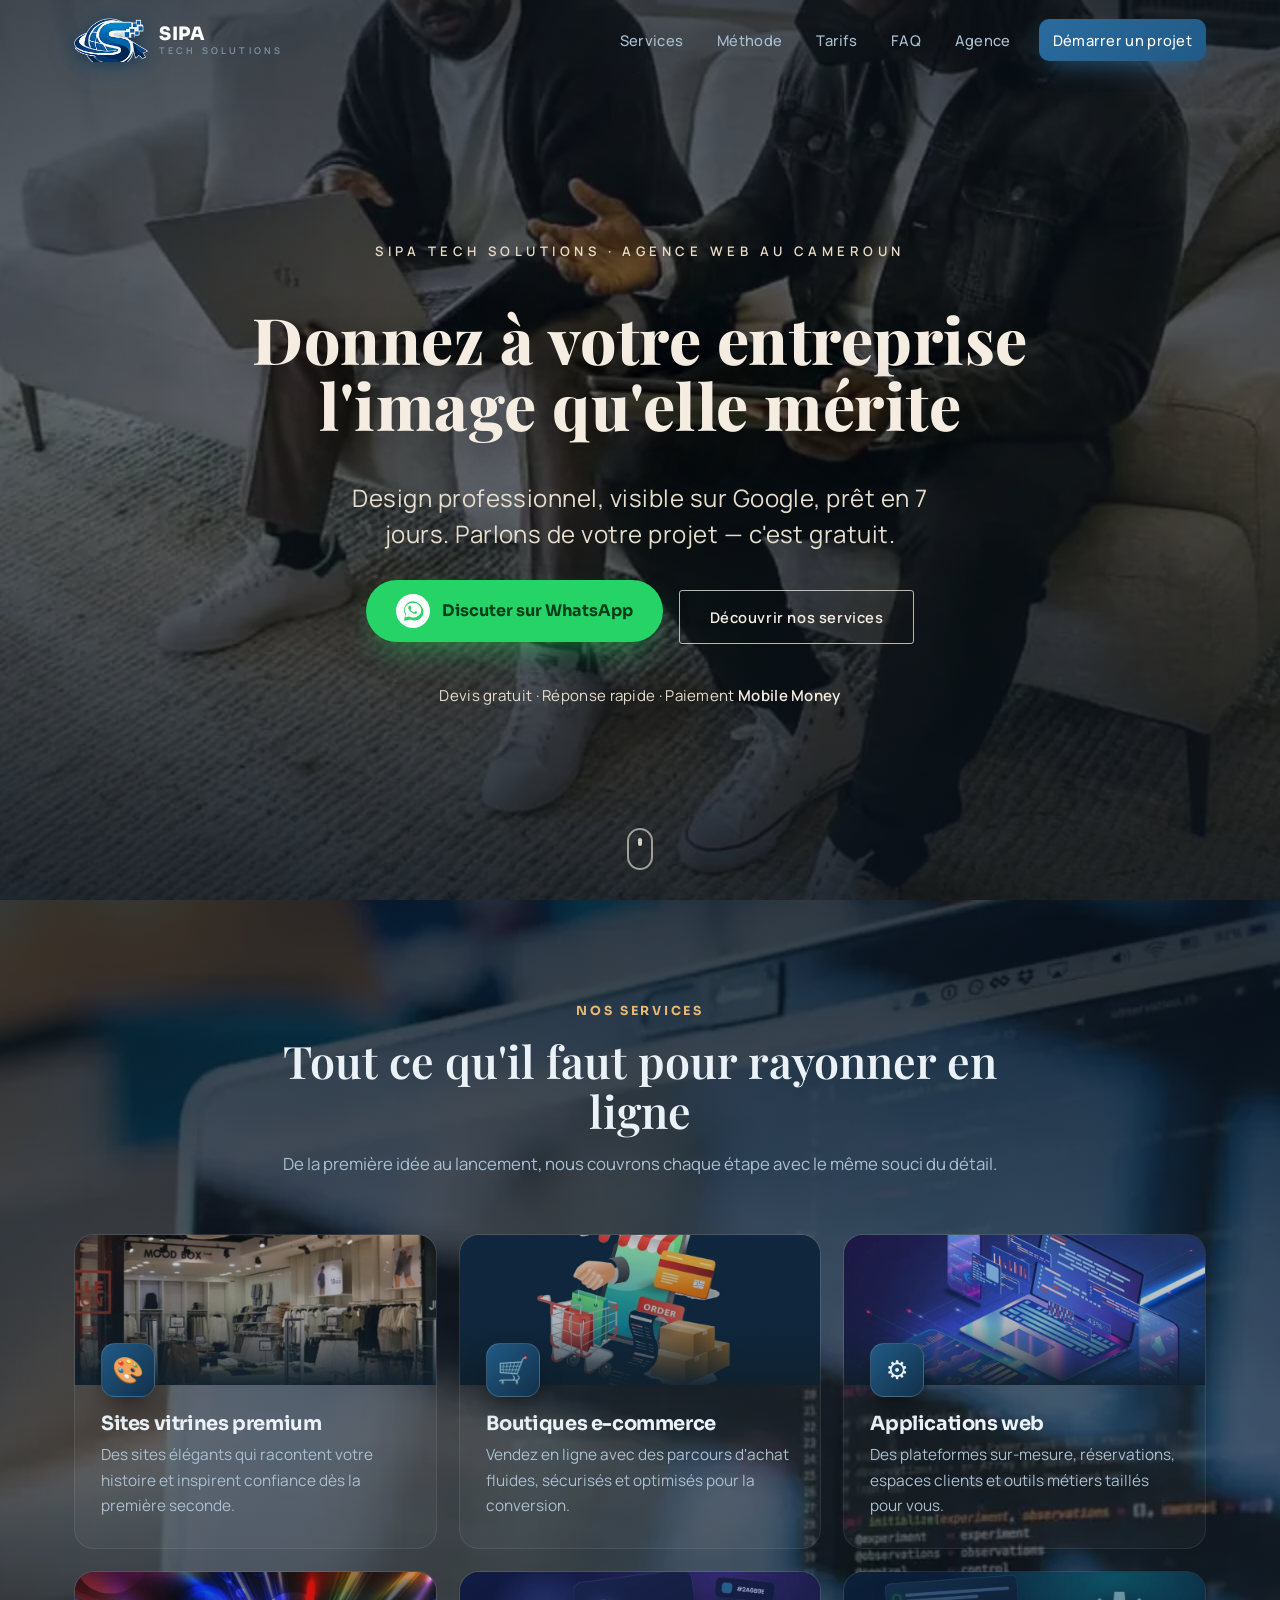
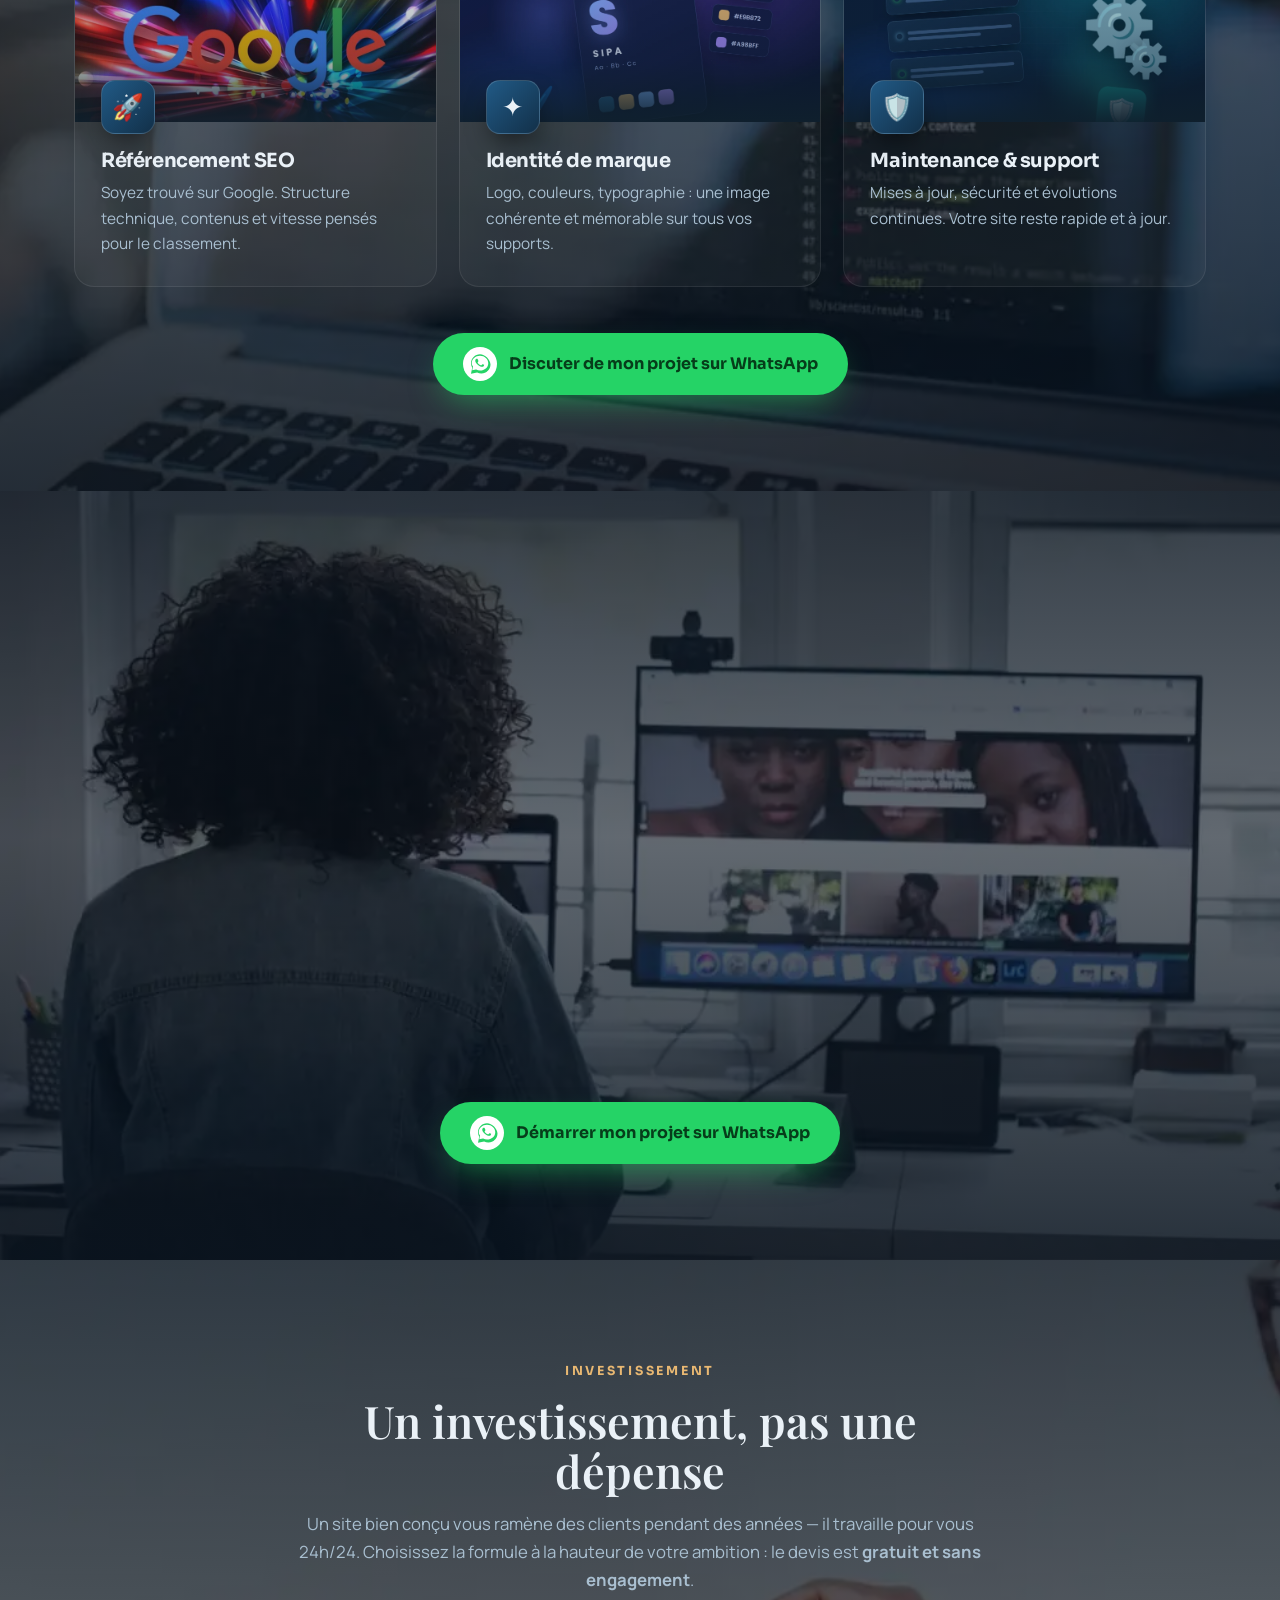
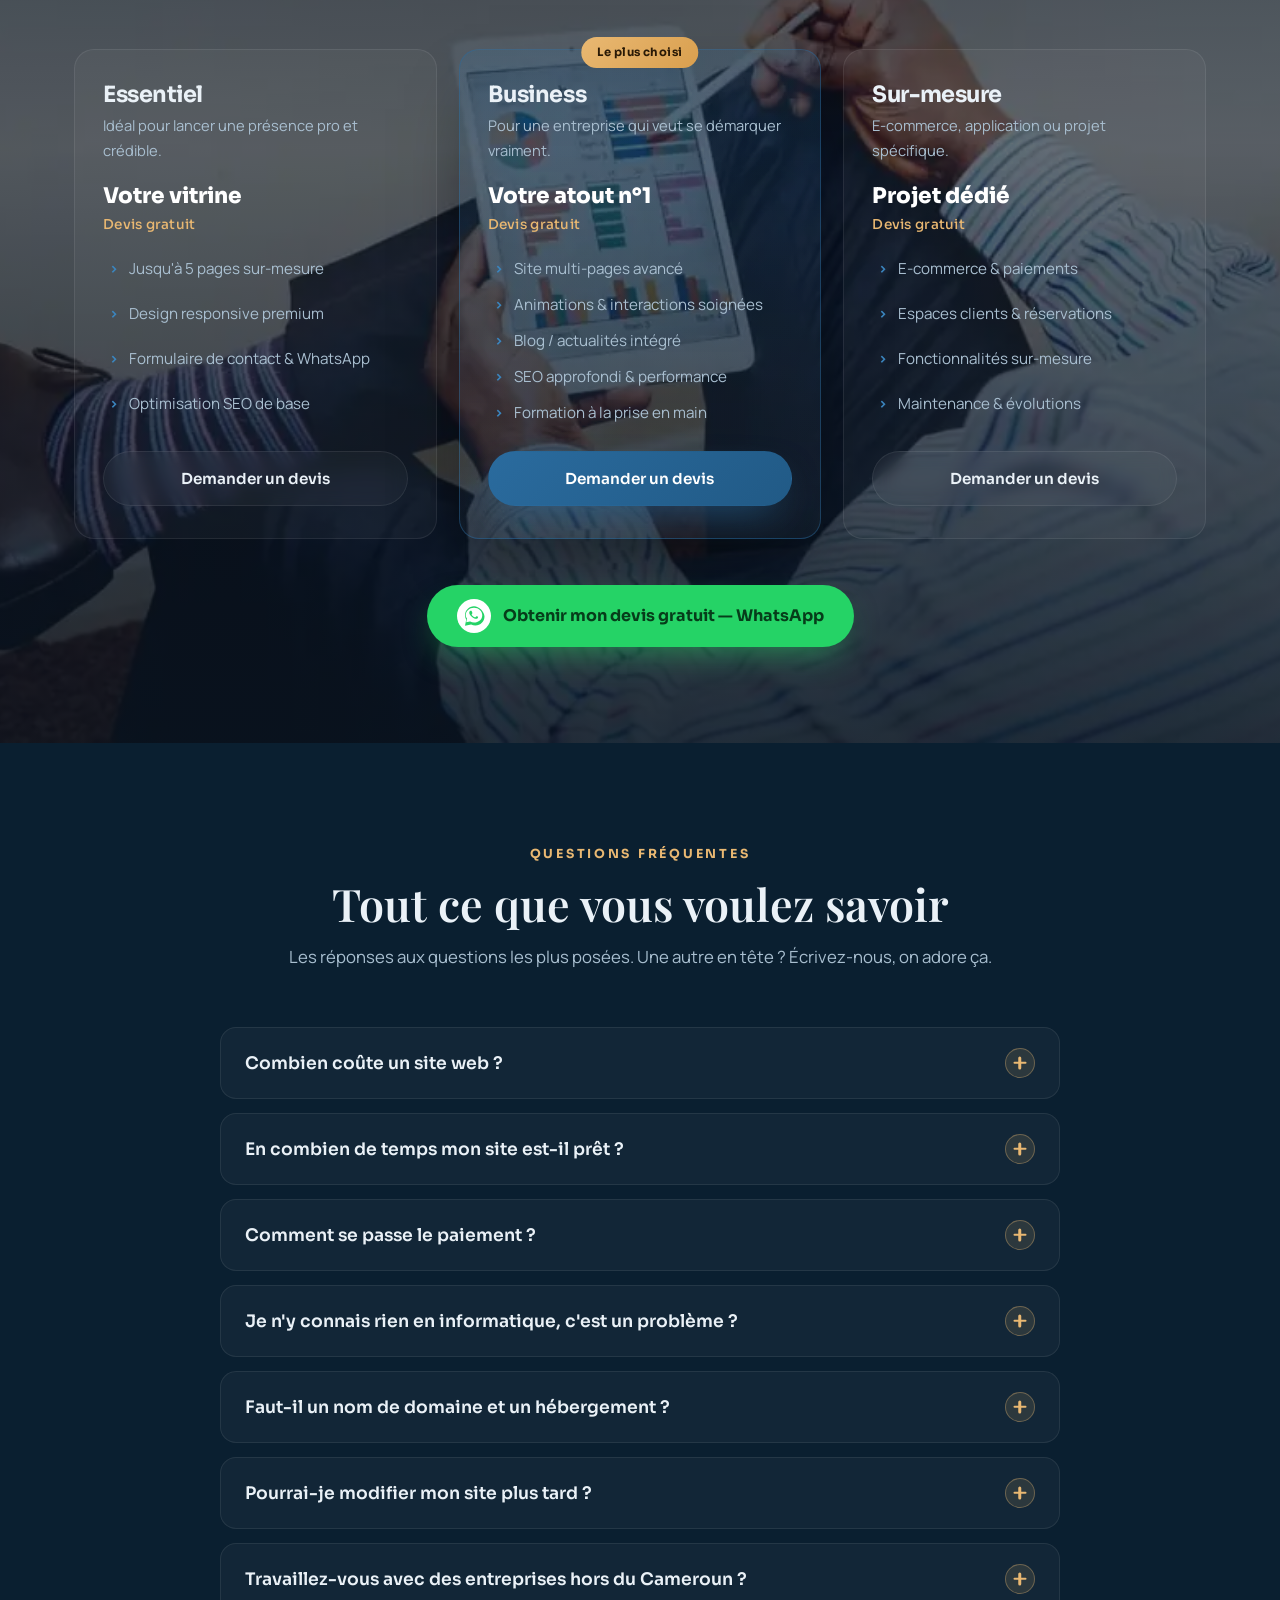
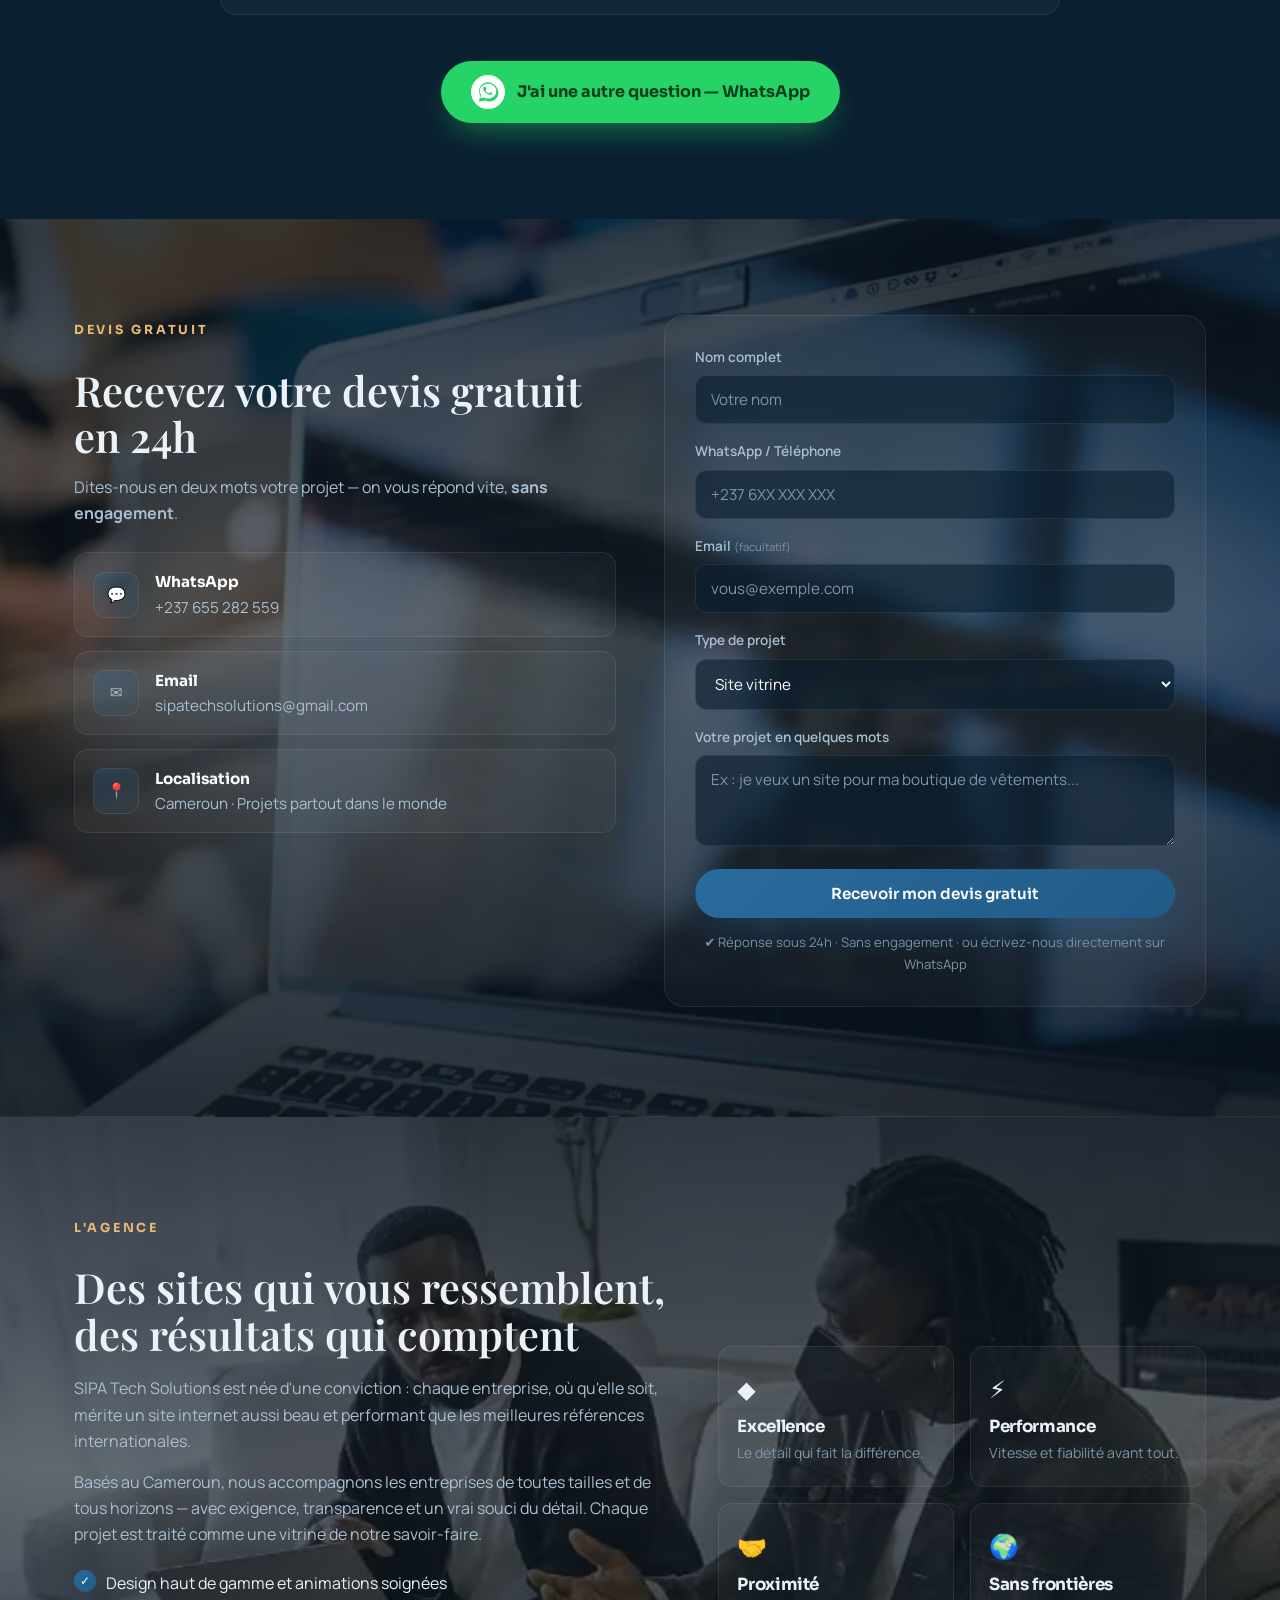
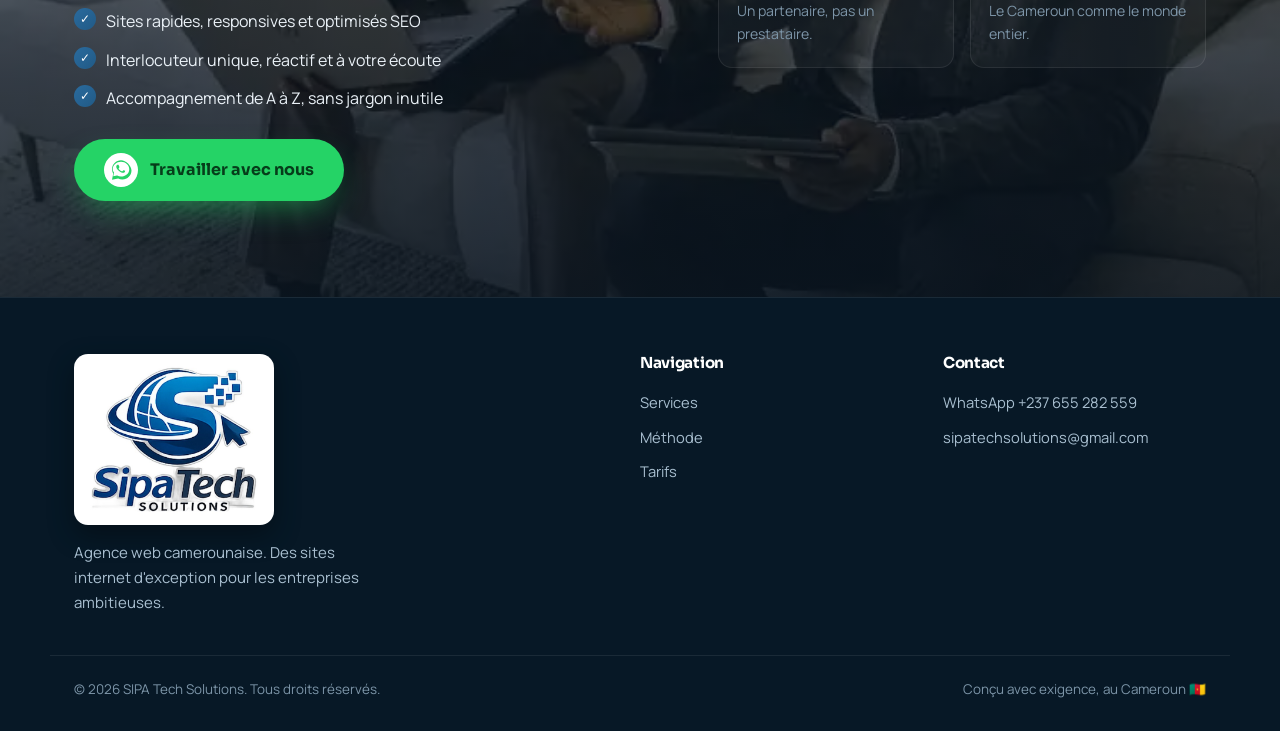
==== commit 07518dfc: "Nouveau logo officiel SIPA Tech Solutions : icône en en-tête/favicon, logo complet sur cartouche en " ====
--- a/index.html
+++ b/index.html
@@ -45,7 +45,7 @@
     "description": "Agence camerounaise de création de sites internet sur-mesure : sites vitrines, e-commerce et applications web au design haut de gamme.",
     "url": "https://sipa-crypto.github.io/SITE-INTERNET/",
     "image": "https://sipa-crypto.github.io/SITE-INTERNET/assets/og-image.jpg",
-    "logo": "https://sipa-crypto.github.io/SITE-INTERNET/assets/logo-photo.jpg",
+    "logo": "https://sipa-crypto.github.io/SITE-INTERNET/assets/logo-panel.jpg",
     "email": "sipatechsolutions@gmail.com",
     "telephone": "+237655282559",
     "areaServed": "Cameroun et international",
@@ -80,7 +80,7 @@
     <div class="container header-inner">
       <a href="#accueil" class="brand" aria-label="SIPA Tech Solutions - accueil">
         <span class="brand-mark" aria-hidden="true">
-          <img src="assets/logo-badge.jpg" alt="" />
+          <img src="assets/logo-mark.png" alt="" />
         </span>
         <span class="brand-text">
           <span class="brand-name">SIPA</span>
@@ -466,7 +466,7 @@
   <footer class="site-footer">
     <div class="container footer-inner">
       <div class="footer-brand">
-        <img src="assets/logo-photo.jpg" alt="SIPA Tech Solutions" class="footer-logo" />
+        <img src="assets/logo-panel.jpg" alt="SIPA Tech Solutions" class="footer-logo" />
         <p>Agence web camerounaise. Des sites internet d'exception pour les entreprises ambitieuses.</p>
       </div>
       <div class="footer-col">
--- a/styles.css
+++ b/styles.css
@@ -104,9 +104,9 @@
 .brand { display: flex; align-items: center; gap: 11px; }
 .brand-mark { display: grid; place-items: center;
   filter: drop-shadow(0 3px 10px rgba(43,107,158,0.55)); transition: transform .4s var(--ease); }
-.brand-mark img { height: 48px; width: auto; display: block; border-radius: 11px;
-  border: 1px solid rgba(120,180,240,0.25); box-shadow: 0 4px 14px rgba(0,0,0,0.35); }
-.site-header.scrolled .brand-mark img { height: 42px; transition: height .35s var(--ease); }
+.brand-mark img { height: 44px; width: auto; display: block;
+  filter: drop-shadow(0 3px 8px rgba(0,0,0,0.4)); }
+.site-header.scrolled .brand-mark img { height: 38px; transition: height .35s var(--ease); }
 .brand:hover .brand-mark { transform: scale(1.06); }
 .brand-text { display: flex; flex-direction: column; line-height: 1; }
 .brand-name { font-family: var(--display); font-weight: 800; font-size: 1.15rem; letter-spacing: .04em; color: #fff; }
@@ -319,8 +319,8 @@
 /* ---------- Footer ---------- */
 .site-footer { border-top: 1px solid var(--line); background: rgba(6,20,32,0.6); padding-top: 56px; }
 .footer-inner { display: grid; grid-template-columns: 2fr 1fr 1fr; gap: 40px; padding-bottom: 40px; }
-.footer-logo { width: 210px; margin-bottom: 16px; border-radius: 14px;
-  border: 1px solid rgba(120,180,240,0.22); box-shadow: 0 10px 26px rgba(0,0,0,0.4); }
+.footer-logo { width: 200px; margin-bottom: 16px; border-radius: 14px;
+  box-shadow: 0 10px 26px rgba(0,0,0,0.35); }
 .footer-brand p { color: var(--ink-soft); font-size: .94rem; max-width: 320px; }
 .footer-col h4 { font-size: .95rem; margin-bottom: 14px; color: #fff; }
 .footer-col a { display: block; color: var(--ink-soft); font-size: .92rem; padding: 5px 0; transition: color .25s; }
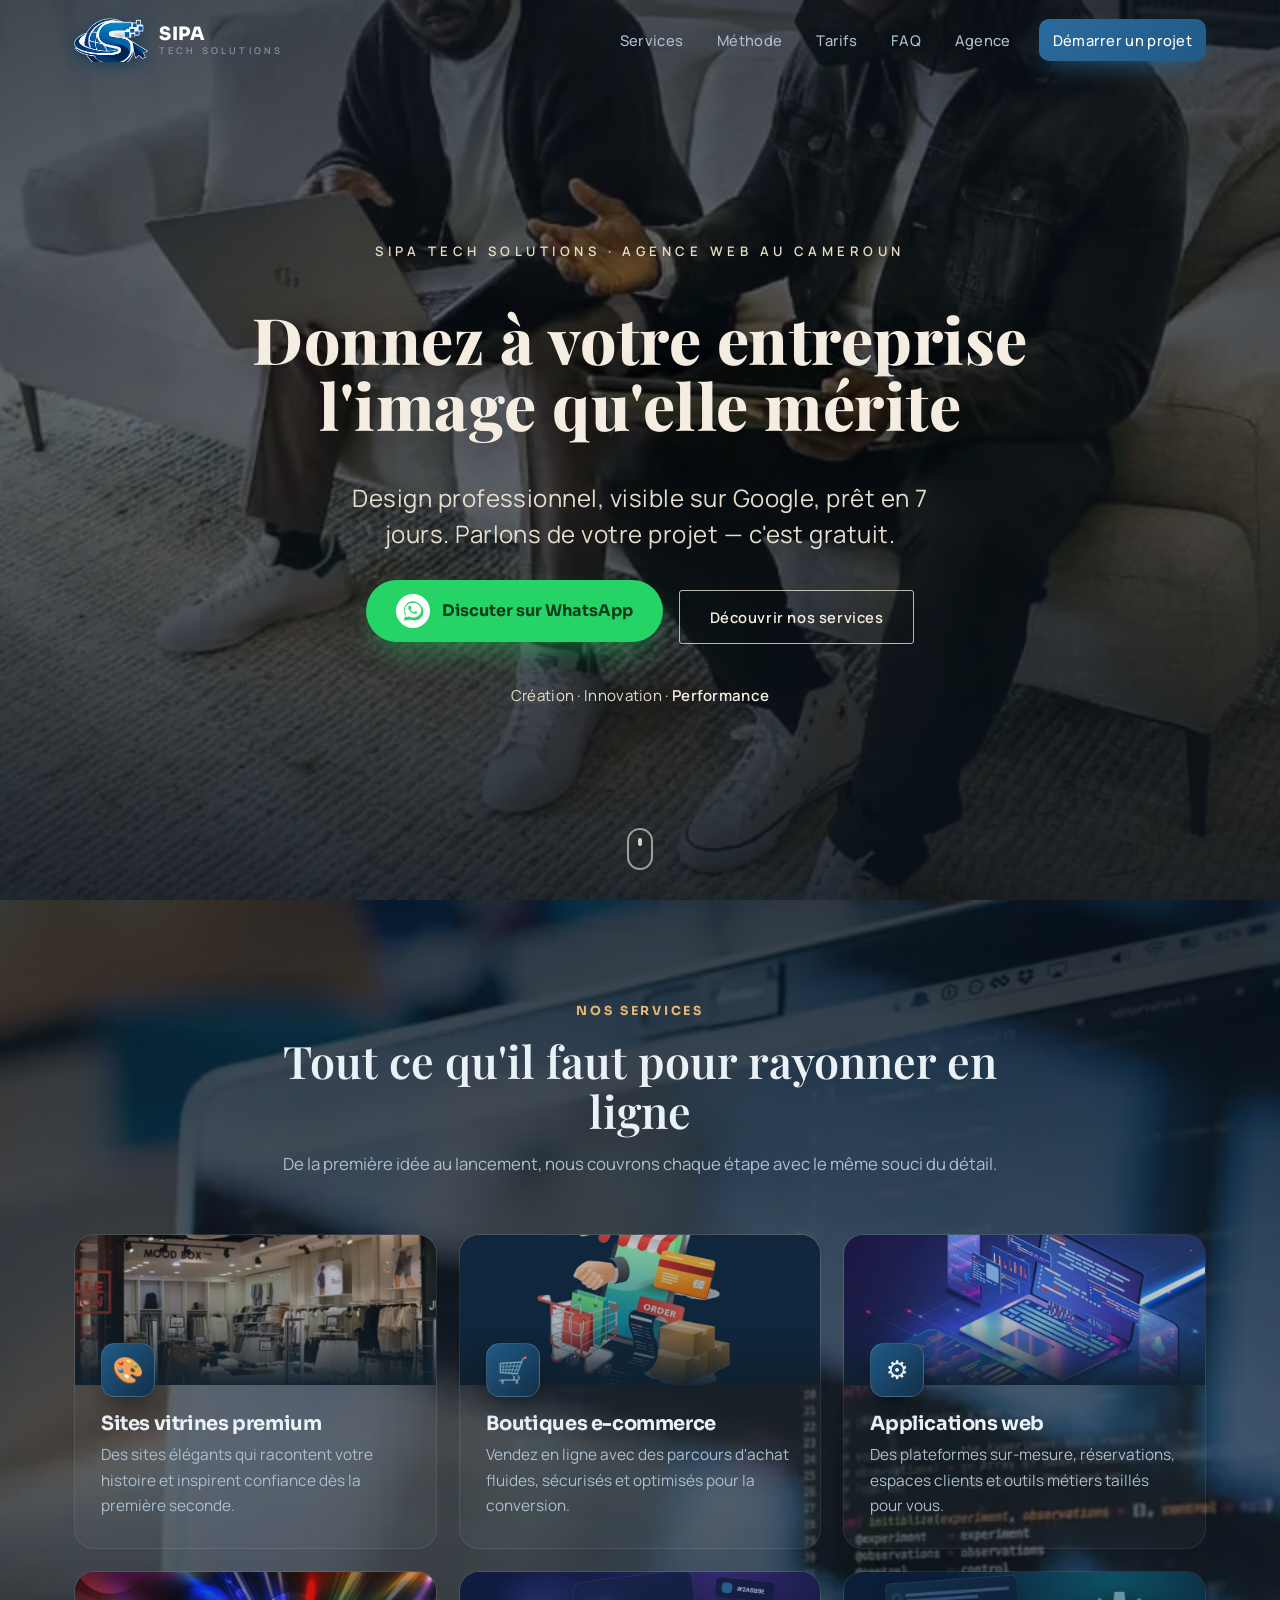
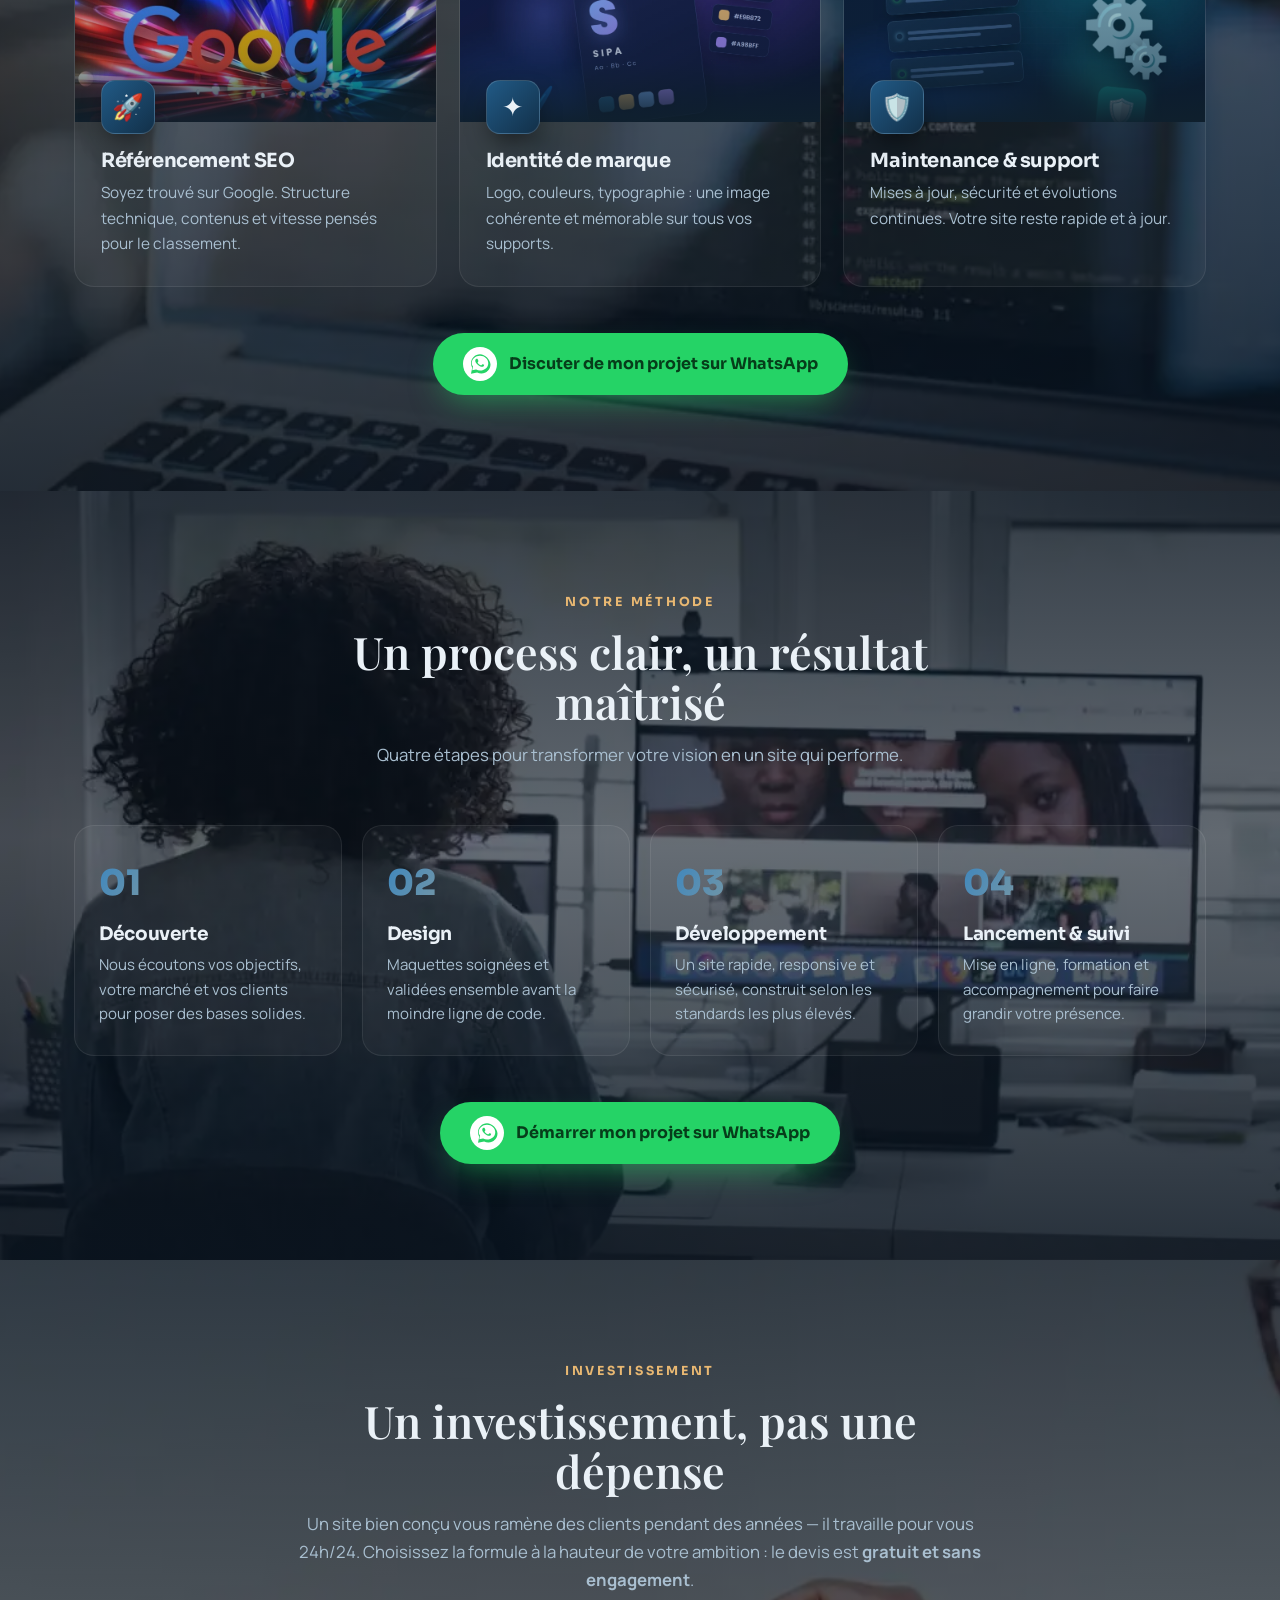
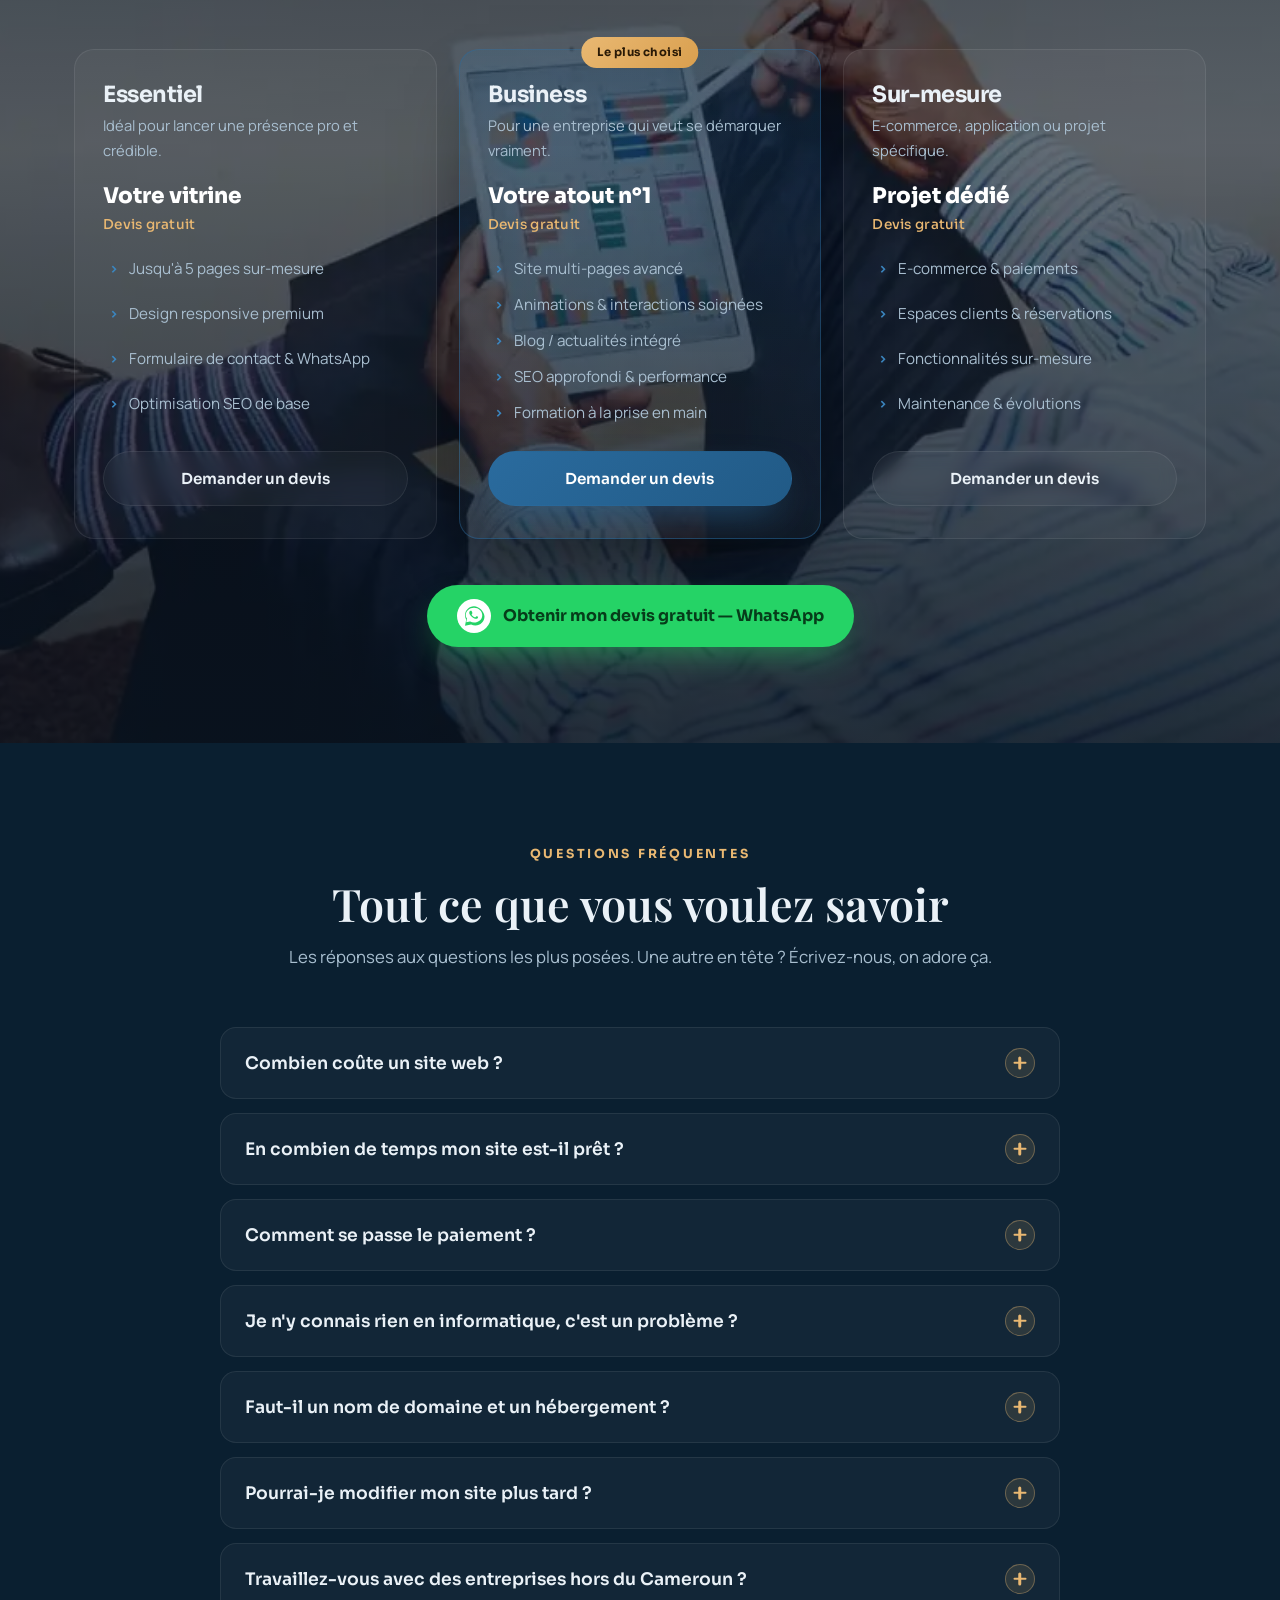
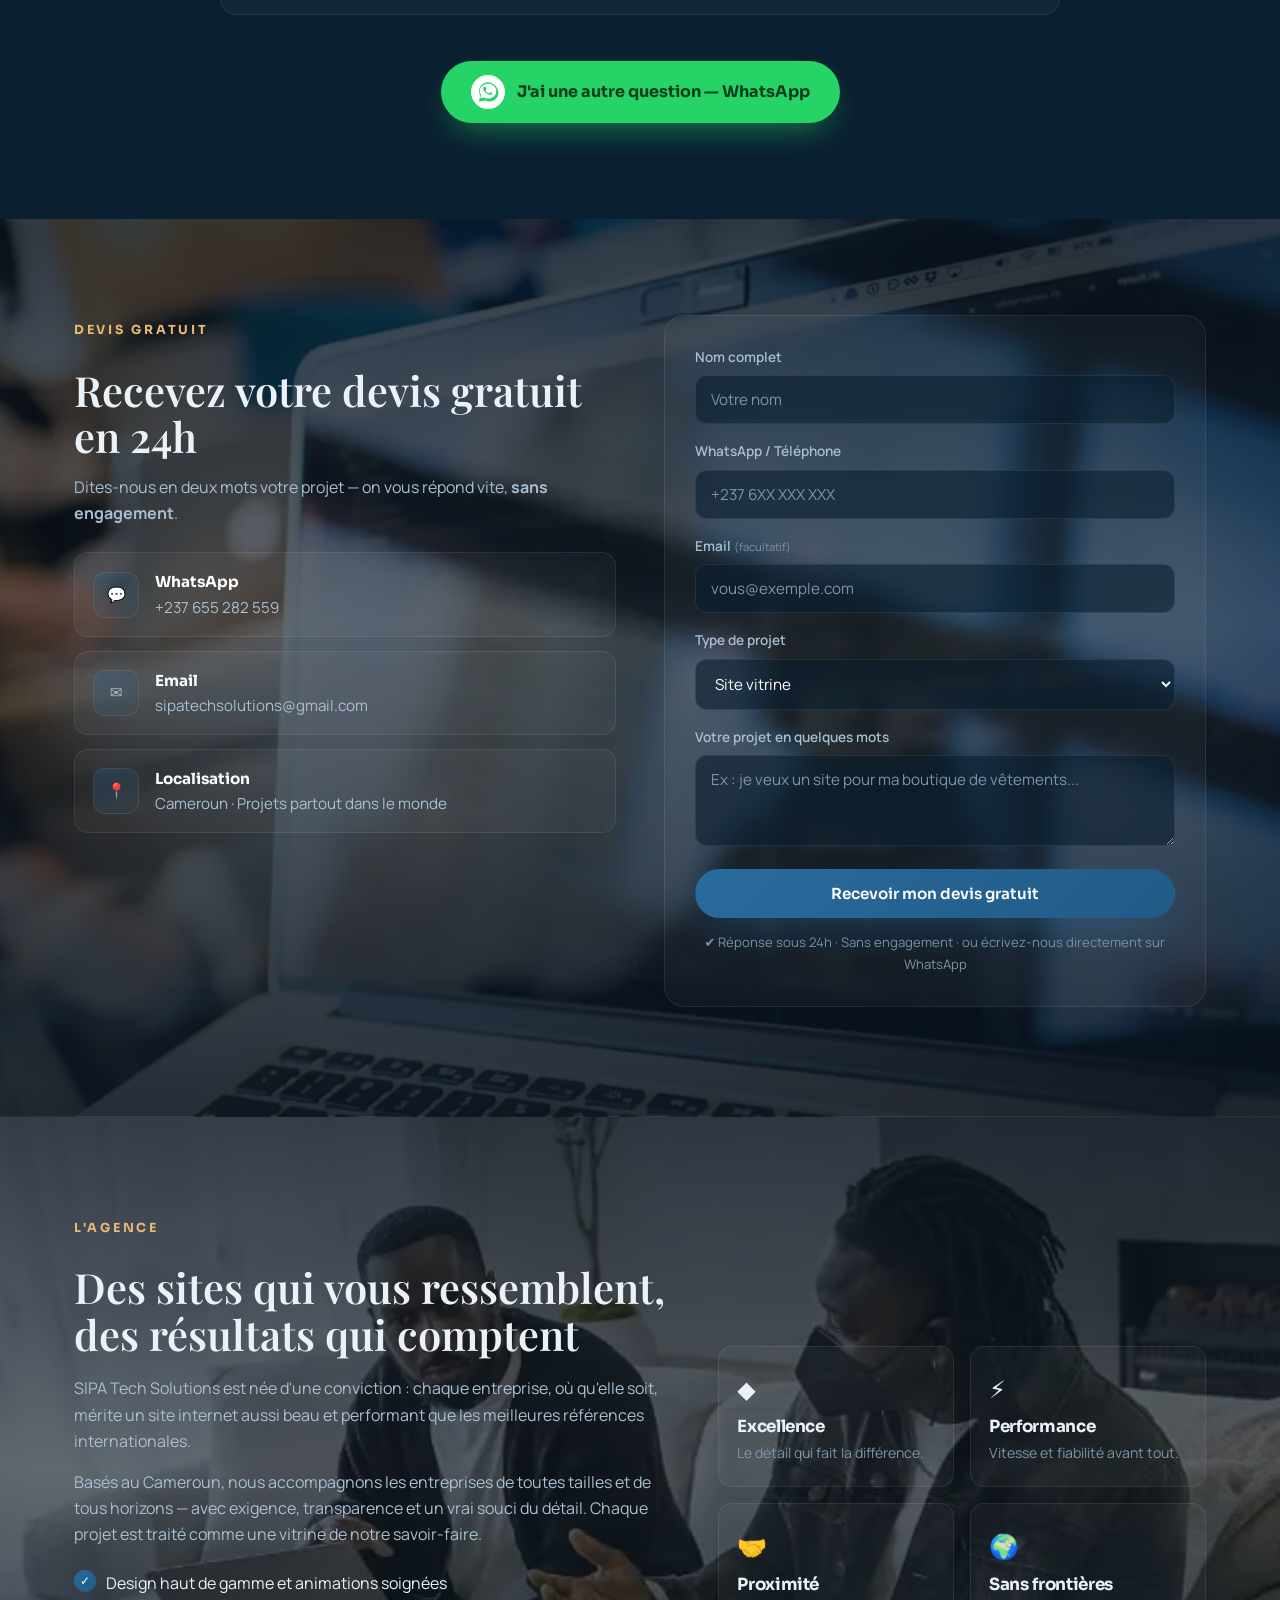
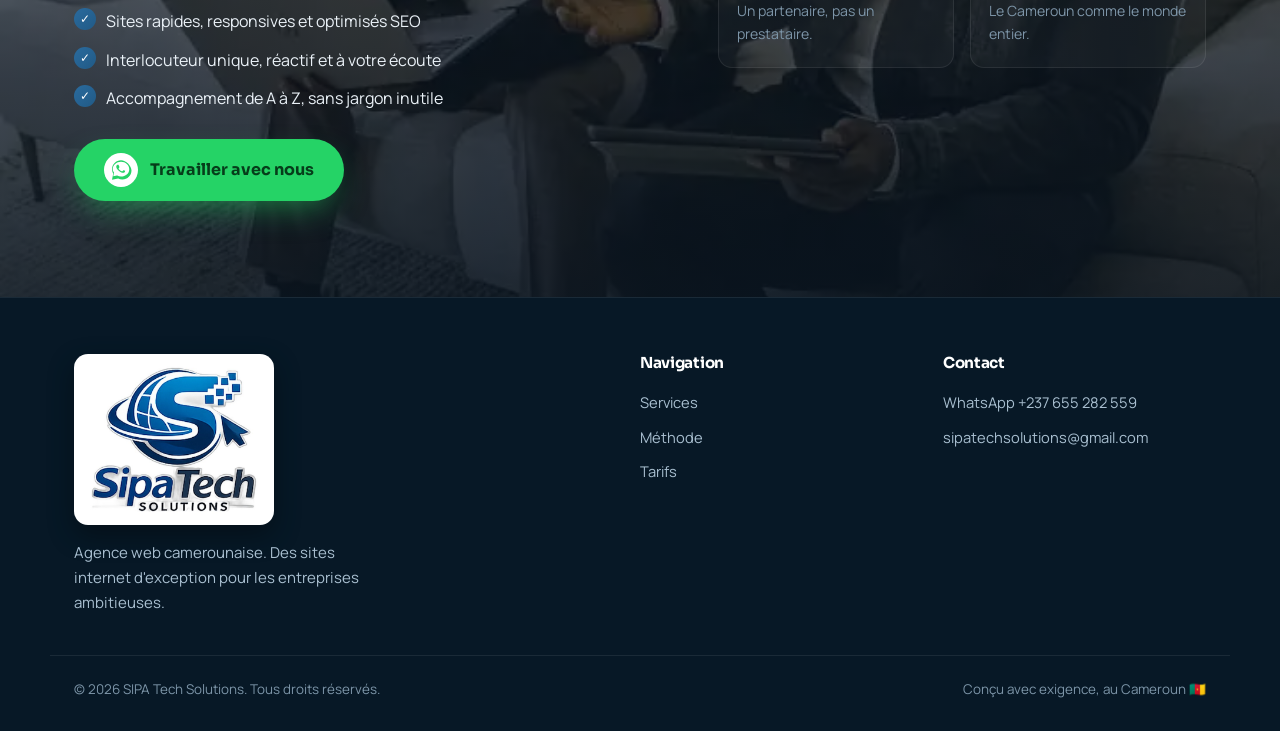
==== commit 1b539ee2: "Hero : remplacer la ligne de réassurance par le slogan Création · Innovation · Performance" ====
--- a/index.html
+++ b/index.html
@@ -117,7 +117,7 @@
           </a>
           <a href="#services" class="btn-ed btn-ed-sm">Découvrir nos services</a>
         </div>
-        <p class="hero-reassure reveal">Devis gratuit · Réponse rapide · Paiement <b>Mobile Money</b></p>
+        <p class="hero-reassure reveal">Création · Innovation · <b>Performance</b></p>
       </div>
       <span class="scroll-cue" aria-hidden="true"></span>
     </section>
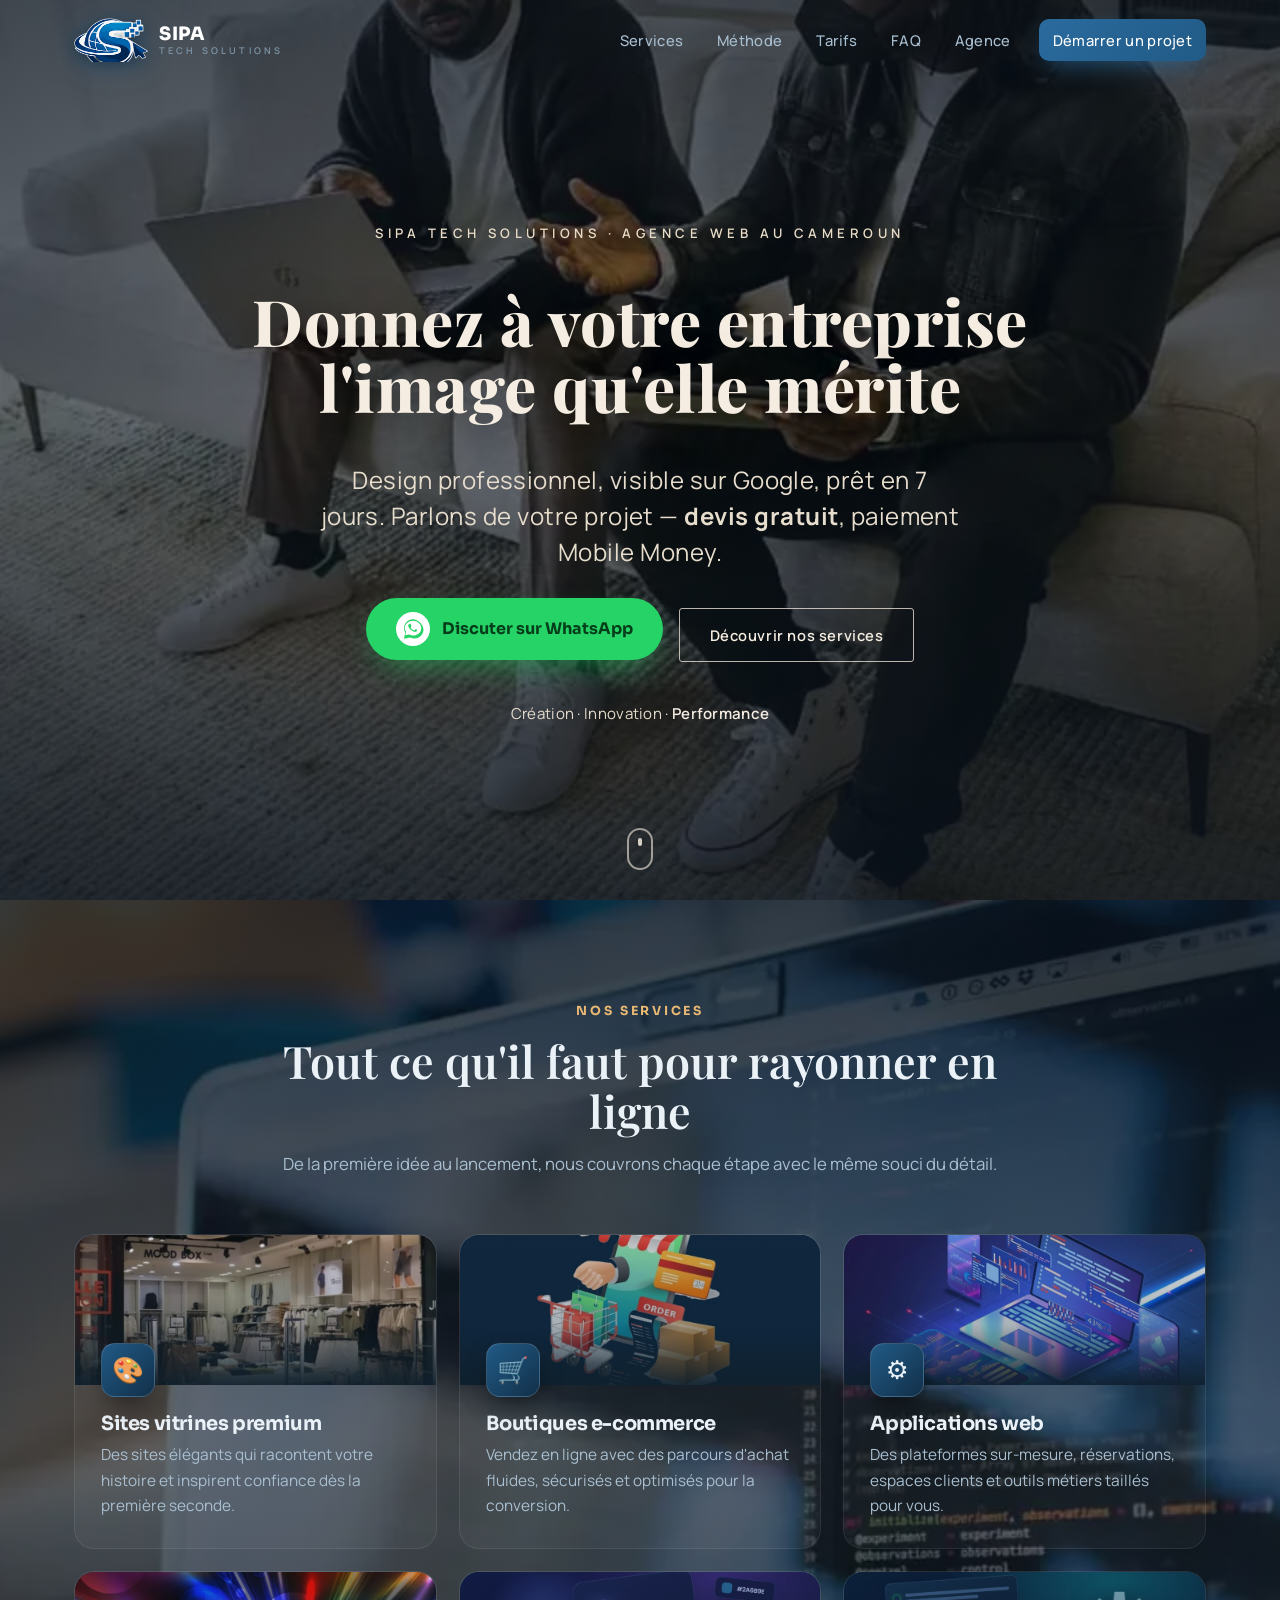
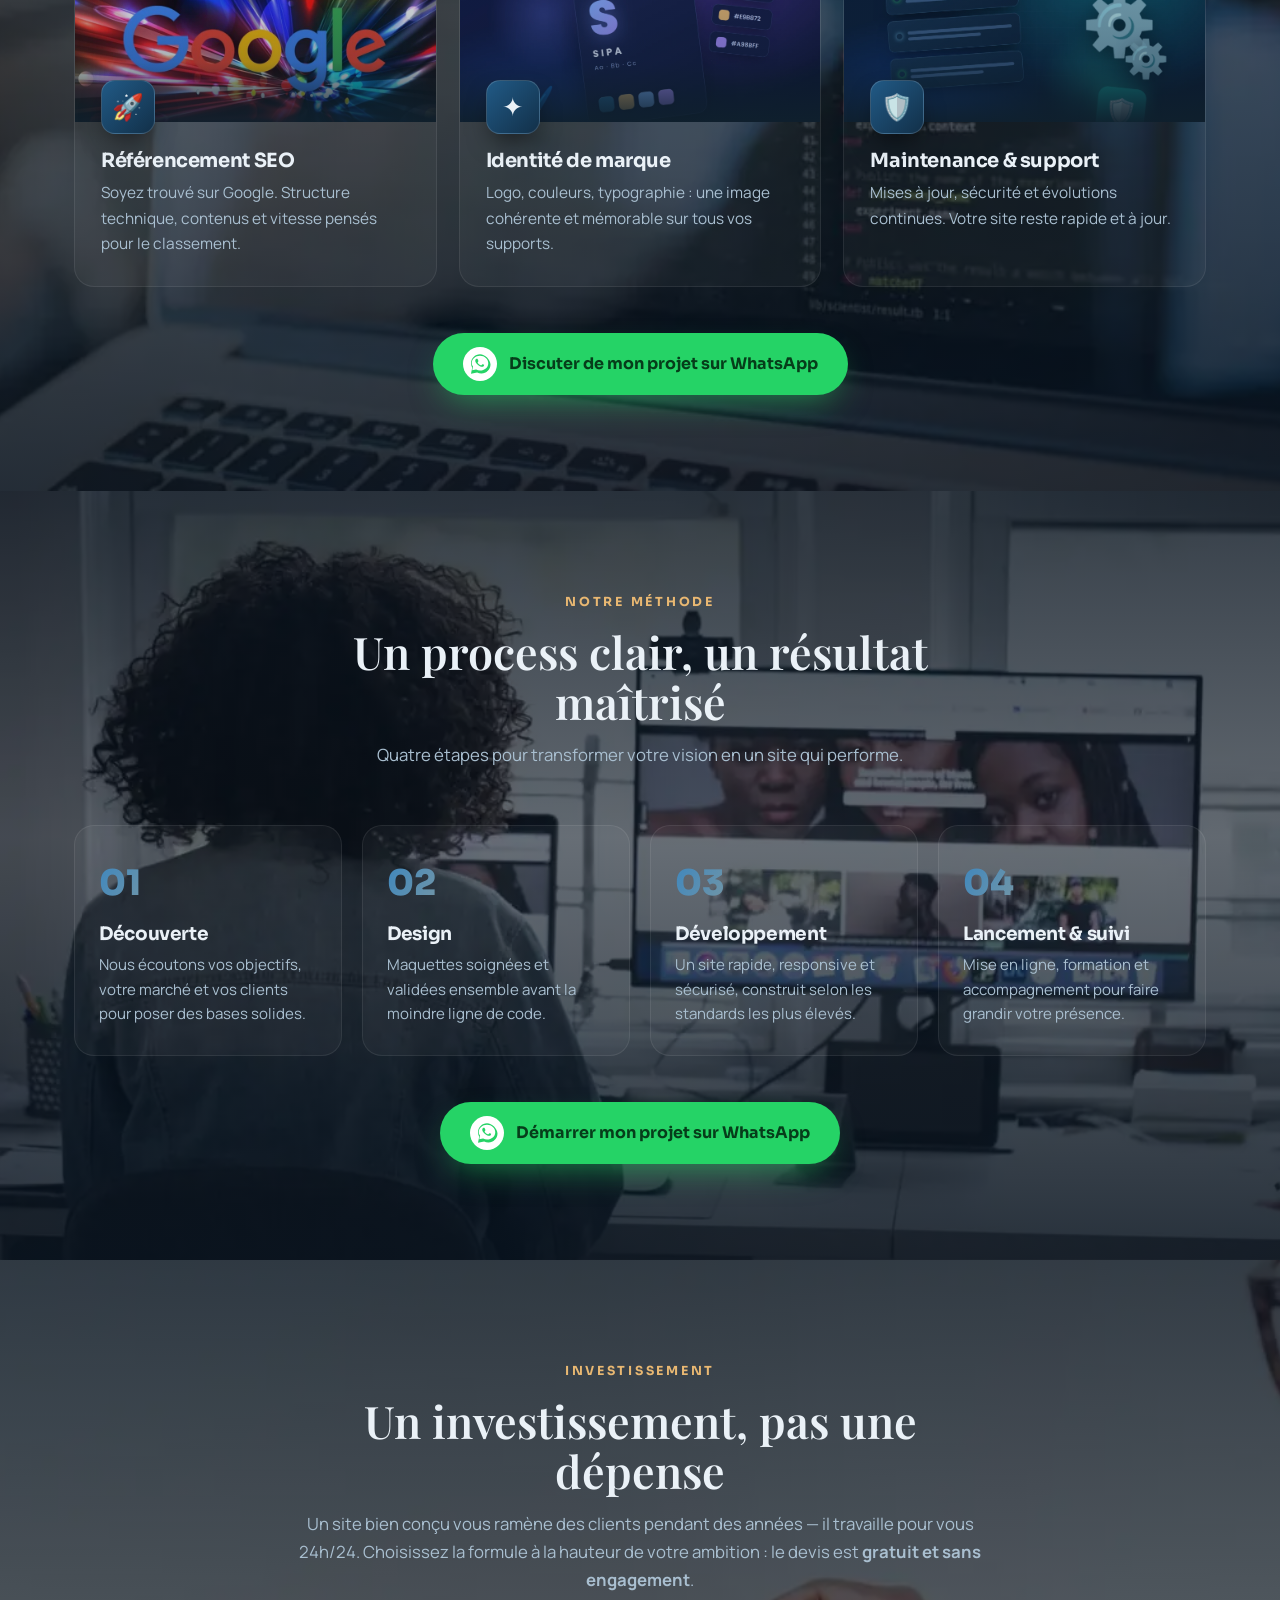
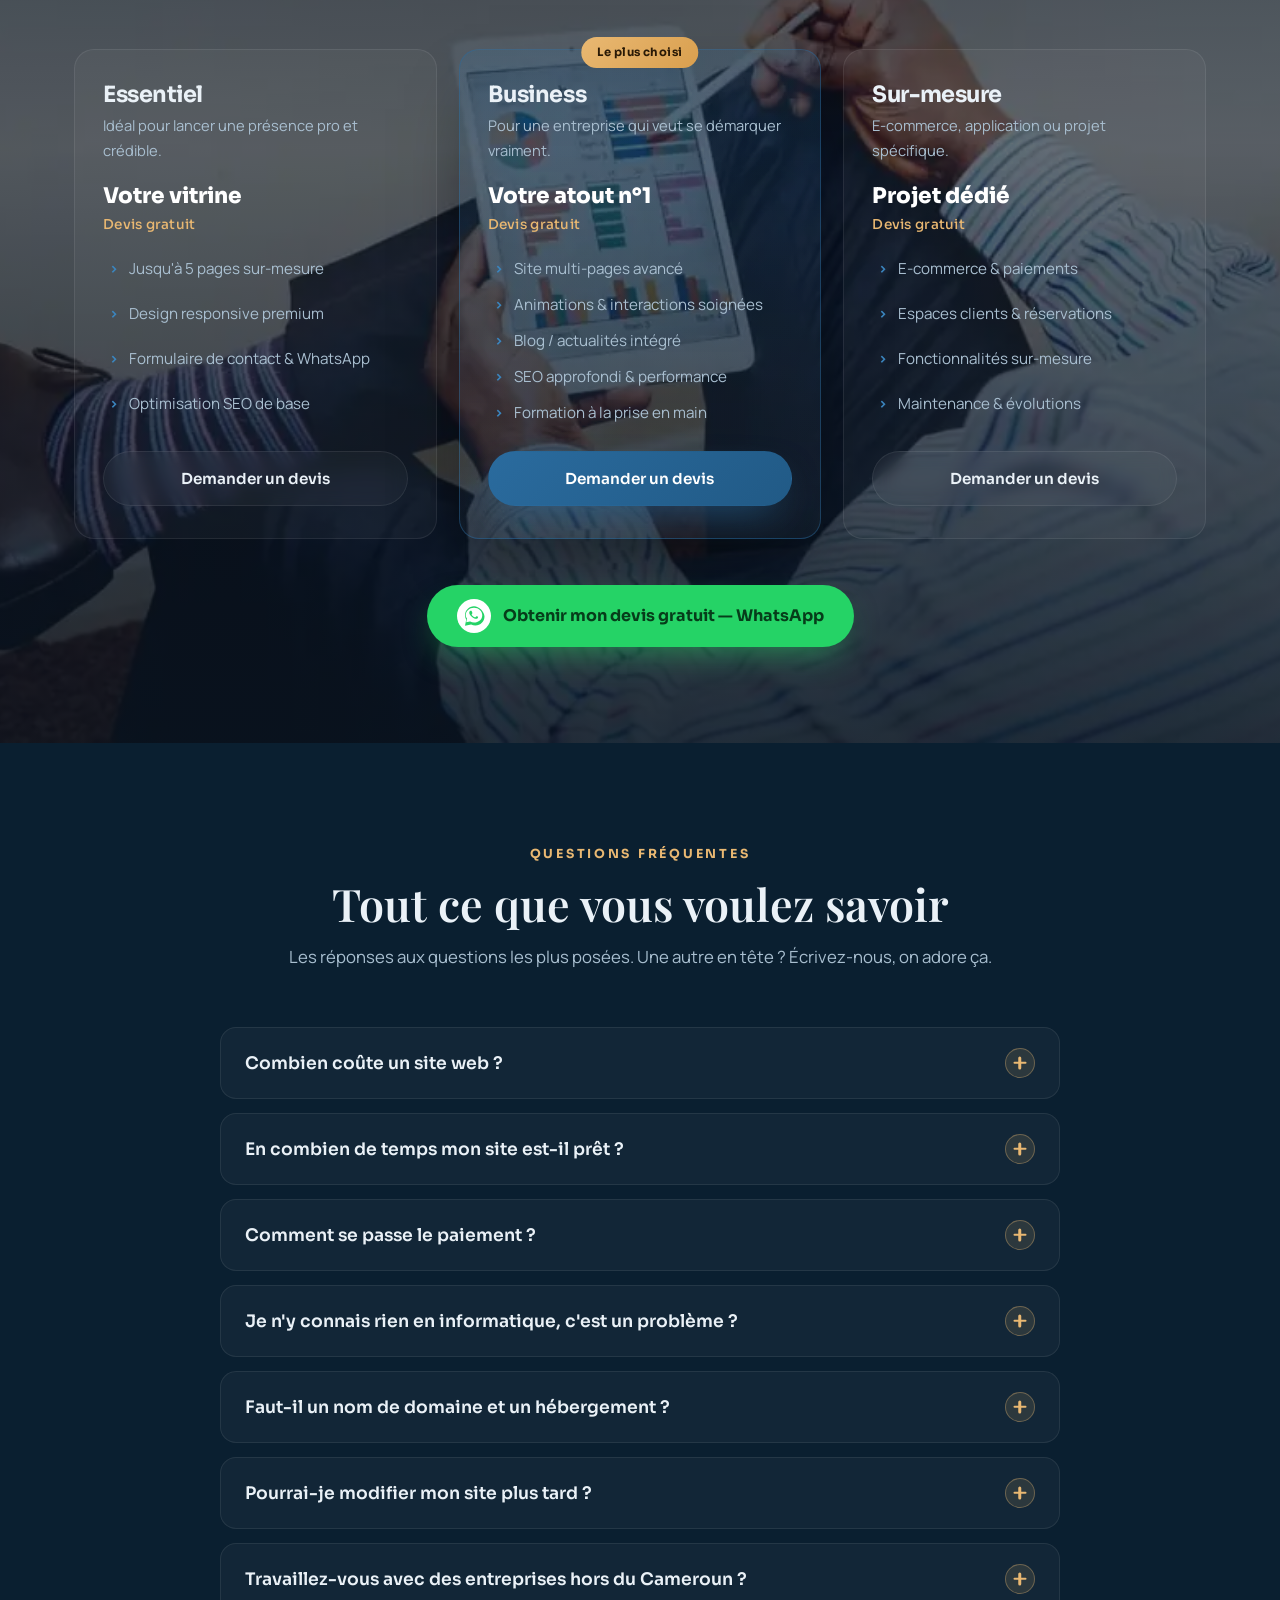
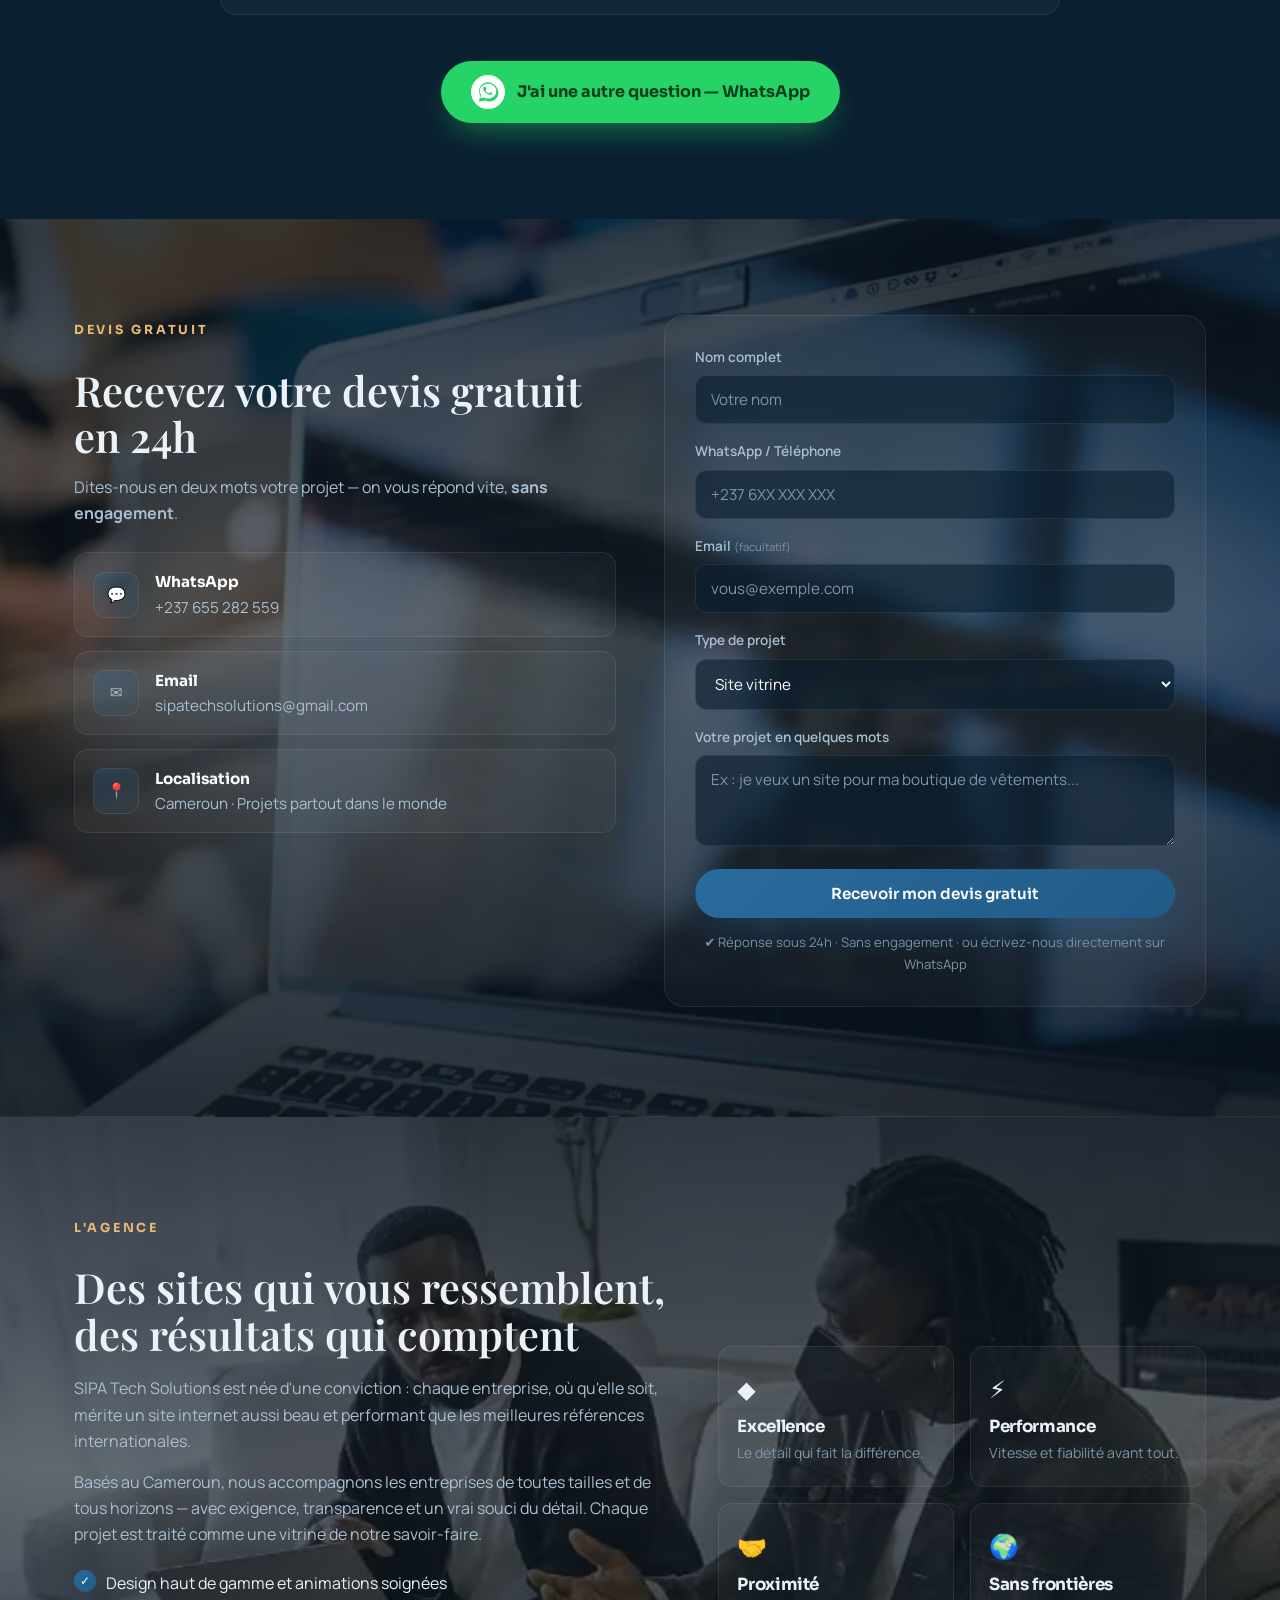
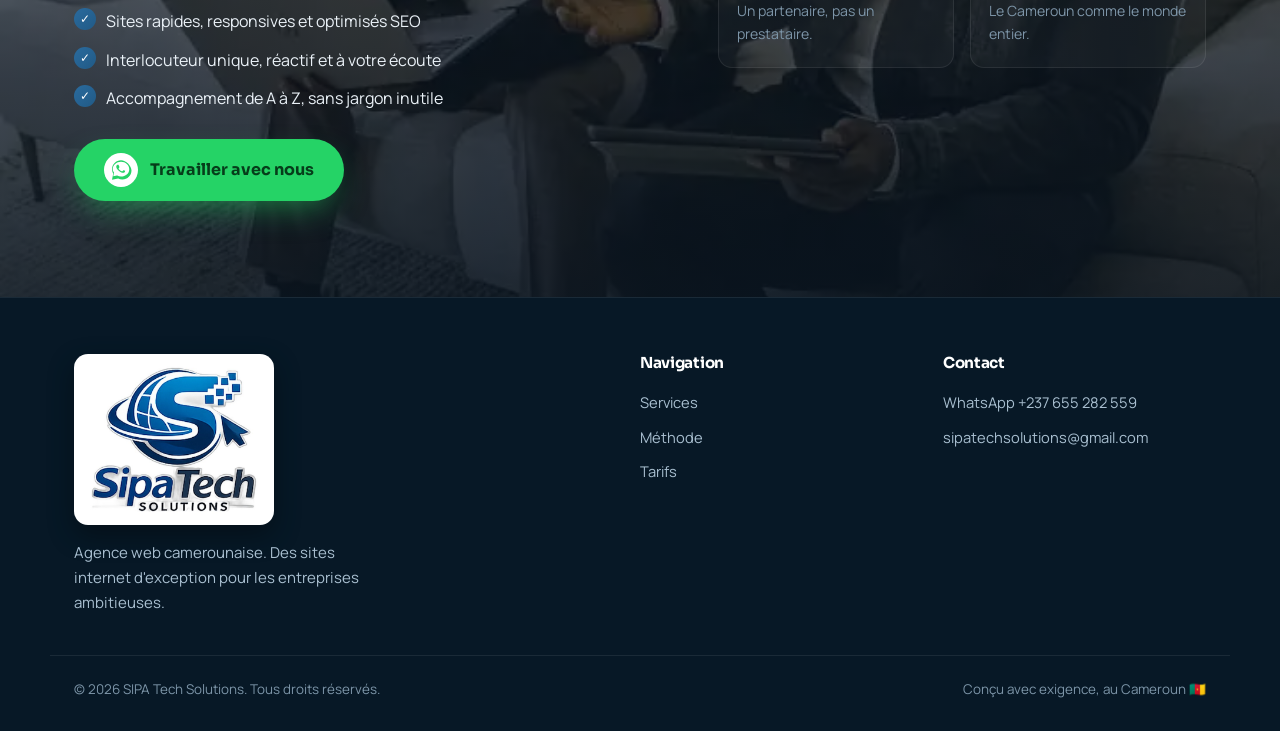
==== commit 43ca9066: "Hero : réintégrer devis gratuit et Mobile Money dans l'accroche" ====
--- a/index.html
+++ b/index.html
@@ -109,7 +109,7 @@
       <div class="container hero-ed">
         <span class="hero-eyebrow reveal">SIPA Tech Solutions · Agence web au Cameroun</span>
         <h1 class="hero-title reveal">Donnez à votre entreprise l'image qu'elle mérite</h1>
-        <p class="hero-tagline reveal">Design professionnel, visible sur Google, prêt en 7 jours. Parlons de votre projet — c'est gratuit.</p>
+        <p class="hero-tagline reveal">Design professionnel, visible sur Google, prêt en 7 jours. Parlons de votre projet — <b>devis gratuit</b>, paiement Mobile Money.</p>
         <div class="hero-cta reveal">
           <a href="https://wa.me/237655282559?text=Bonjour%20SIPA%2C%20je%20souhaite%20cr%C3%A9er%20un%20site%20web%20pour%20mon%20entreprise." class="btn-wa" target="_blank" rel="noopener">
             <span class="ic"><svg viewBox="0 0 32 32" xmlns="http://www.w3.org/2000/svg"><path fill="#25d366" d="M16 3C9.4 3 4 8.4 4 15c0 2.1.6 4.2 1.6 6L4 29l8.2-1.6c1.7.9 3.6 1.4 5.6 1.4h.2c6.6 0 12-5.4 12-12S22.6 3 16 3zm0 21.8c-1.8 0-3.5-.5-5-1.4l-.4-.2-4.9 1 1-4.8-.2-.4C5.5 18 5 16.5 5 15 5 9.5 9.9 5 16 5s11 4.5 11 10-4.9 9.8-11 9.8zm5.6-7.4c-.3-.2-1.8-.9-2.1-1s-.5-.2-.7.2-.8 1-1 1.2-.4.2-.7 0c-.3-.2-1.3-.5-2.5-1.5-.9-.8-1.5-1.8-1.7-2.1s0-.5.1-.7l.5-.6c.2-.2.2-.3.3-.6s0-.4 0-.6-.7-1.7-1-2.3c-.3-.6-.5-.5-.7-.5h-.6c-.2 0-.5.1-.8.4s-1 1-1 2.4 1 2.8 1.2 3 2 3.1 4.9 4.3c.7.3 1.2.5 1.6.6.7.2 1.3.2 1.8.1.6-.1 1.8-.7 2-1.4.3-.7.3-1.3.2-1.4-.1-.2-.3-.3-.6-.4z"/></svg></span>
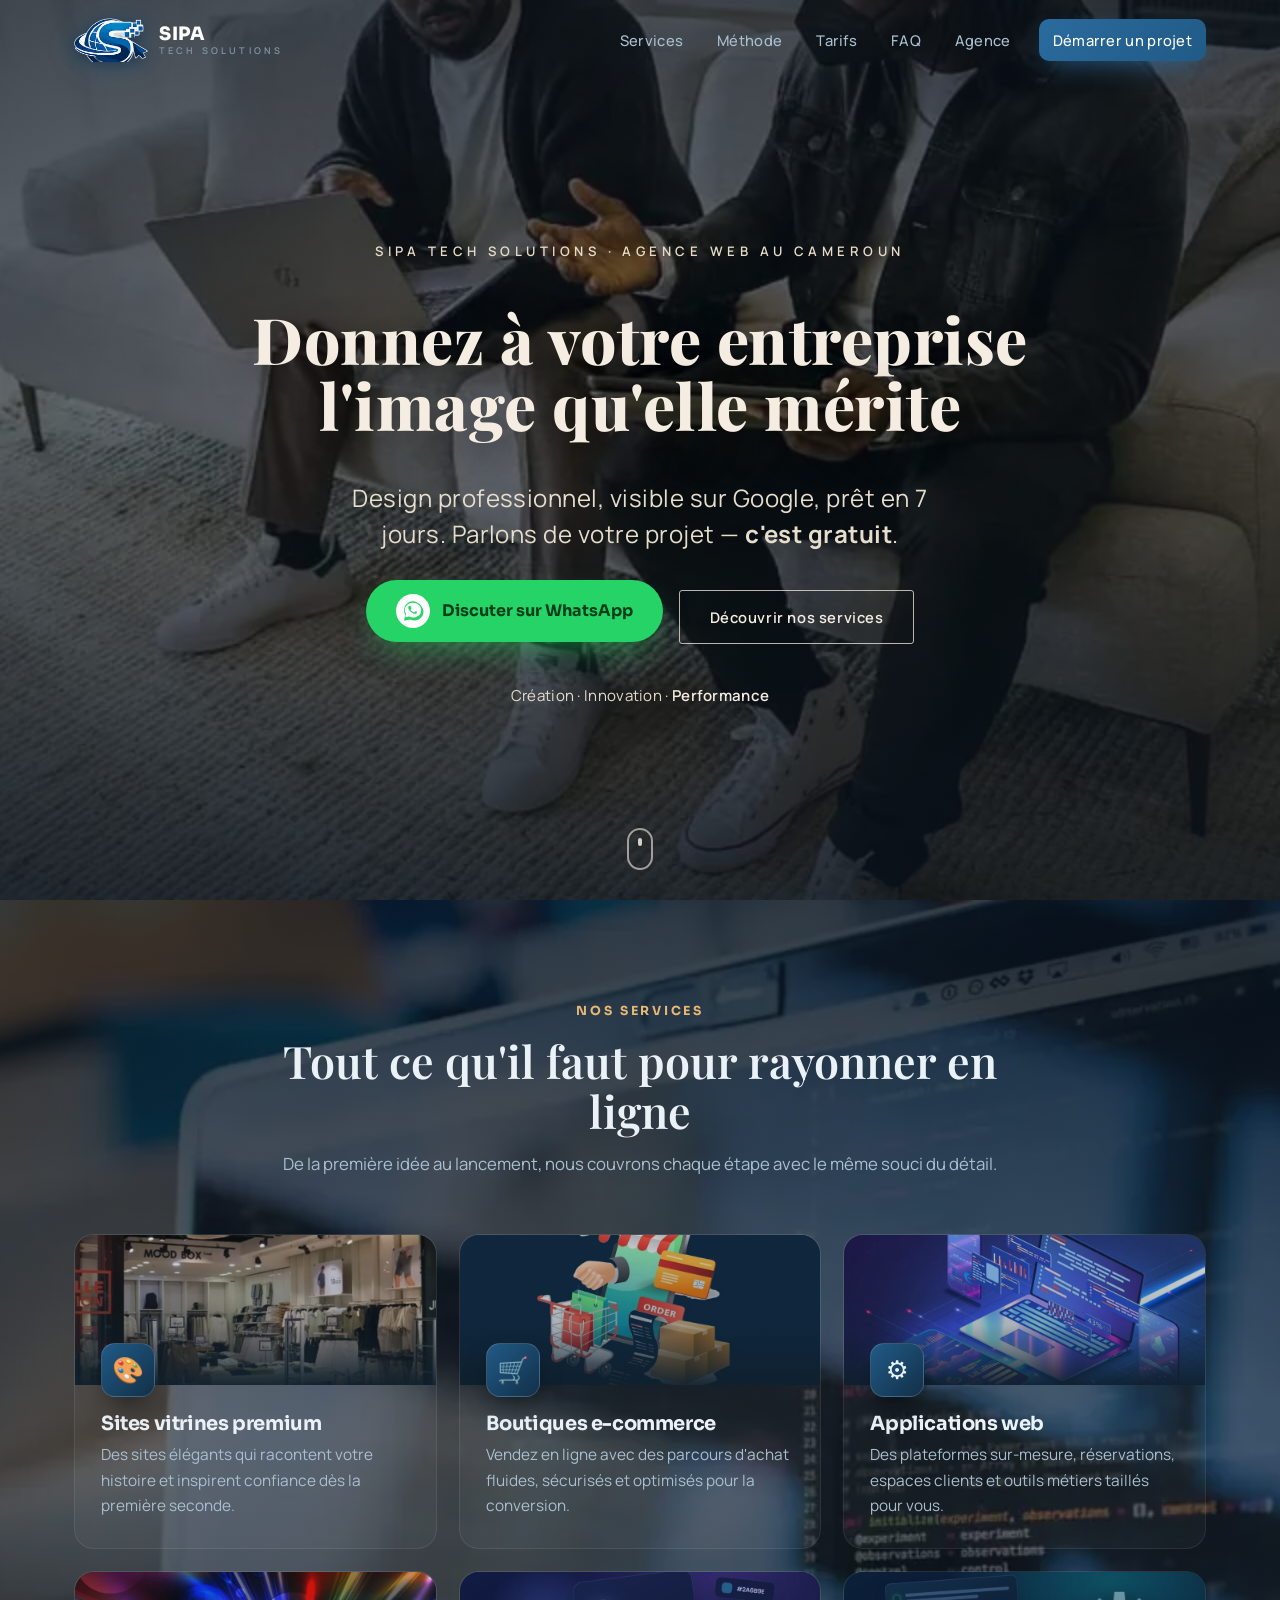
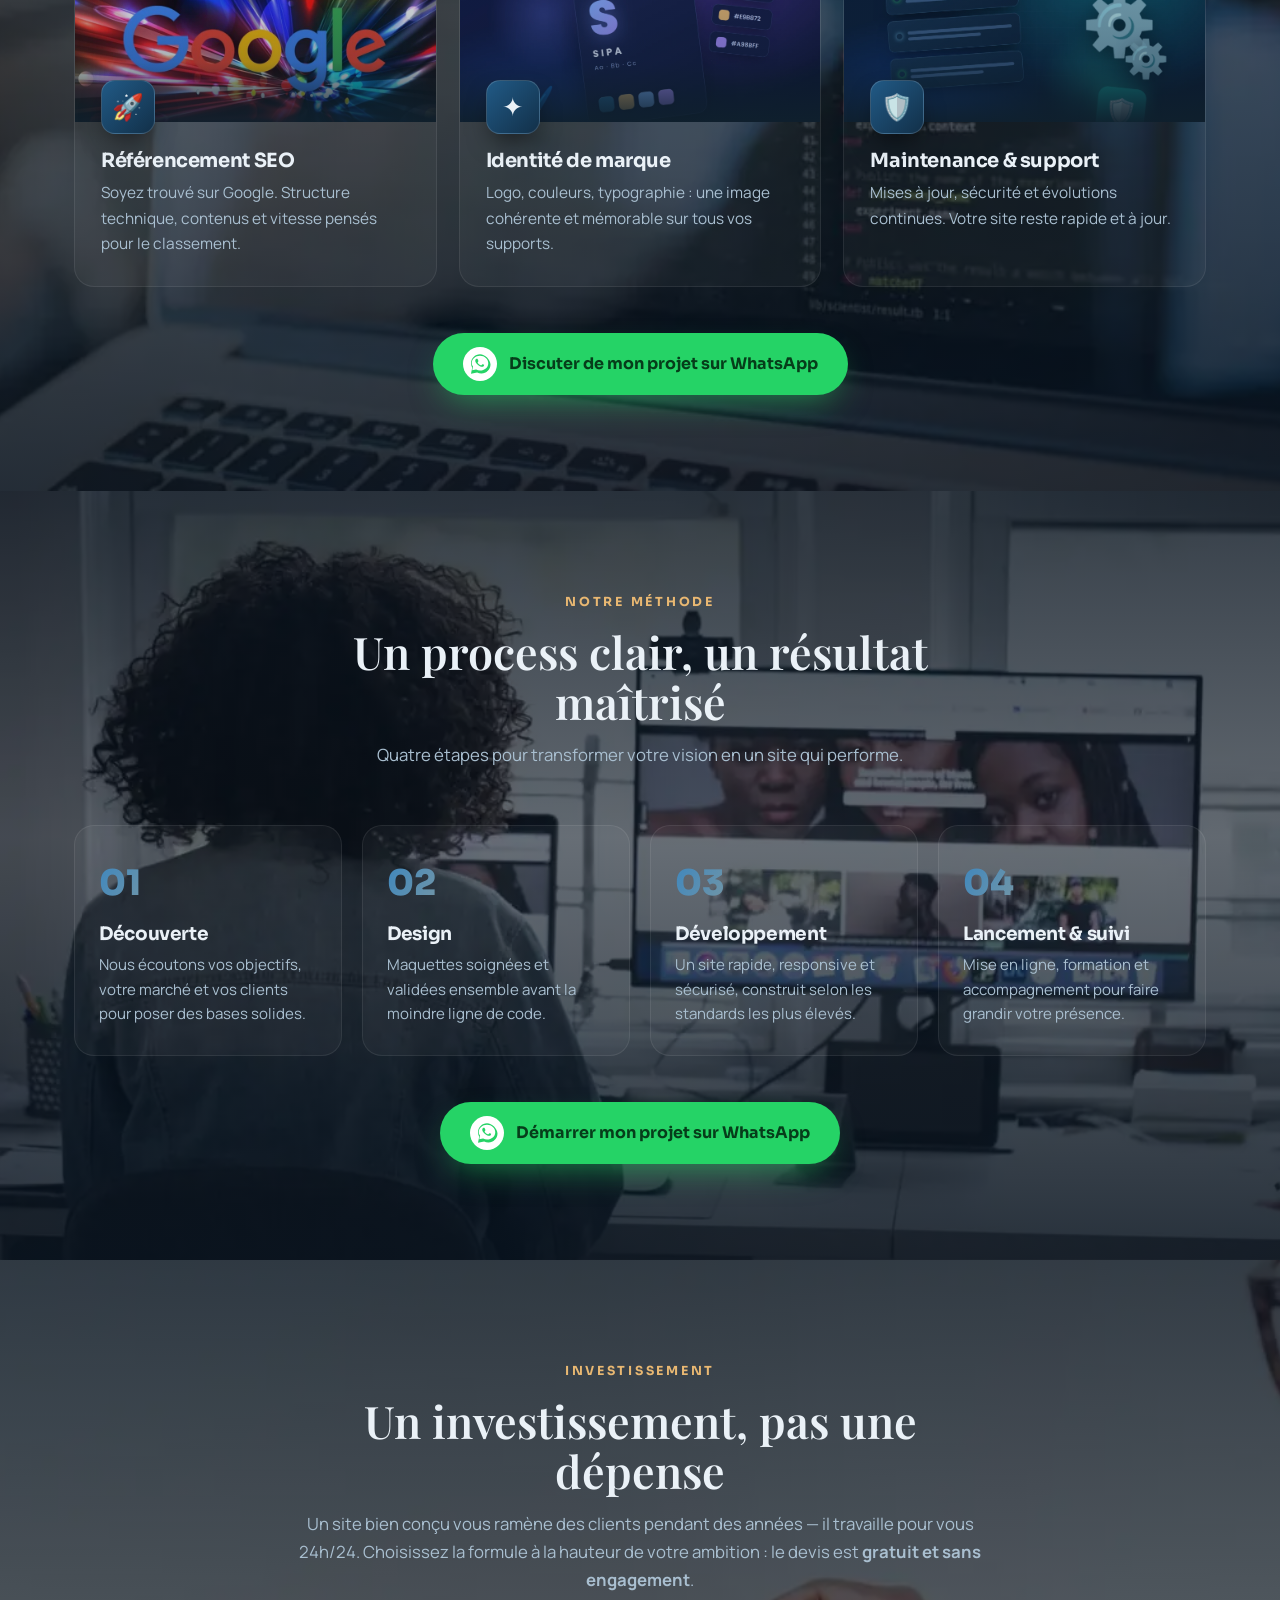
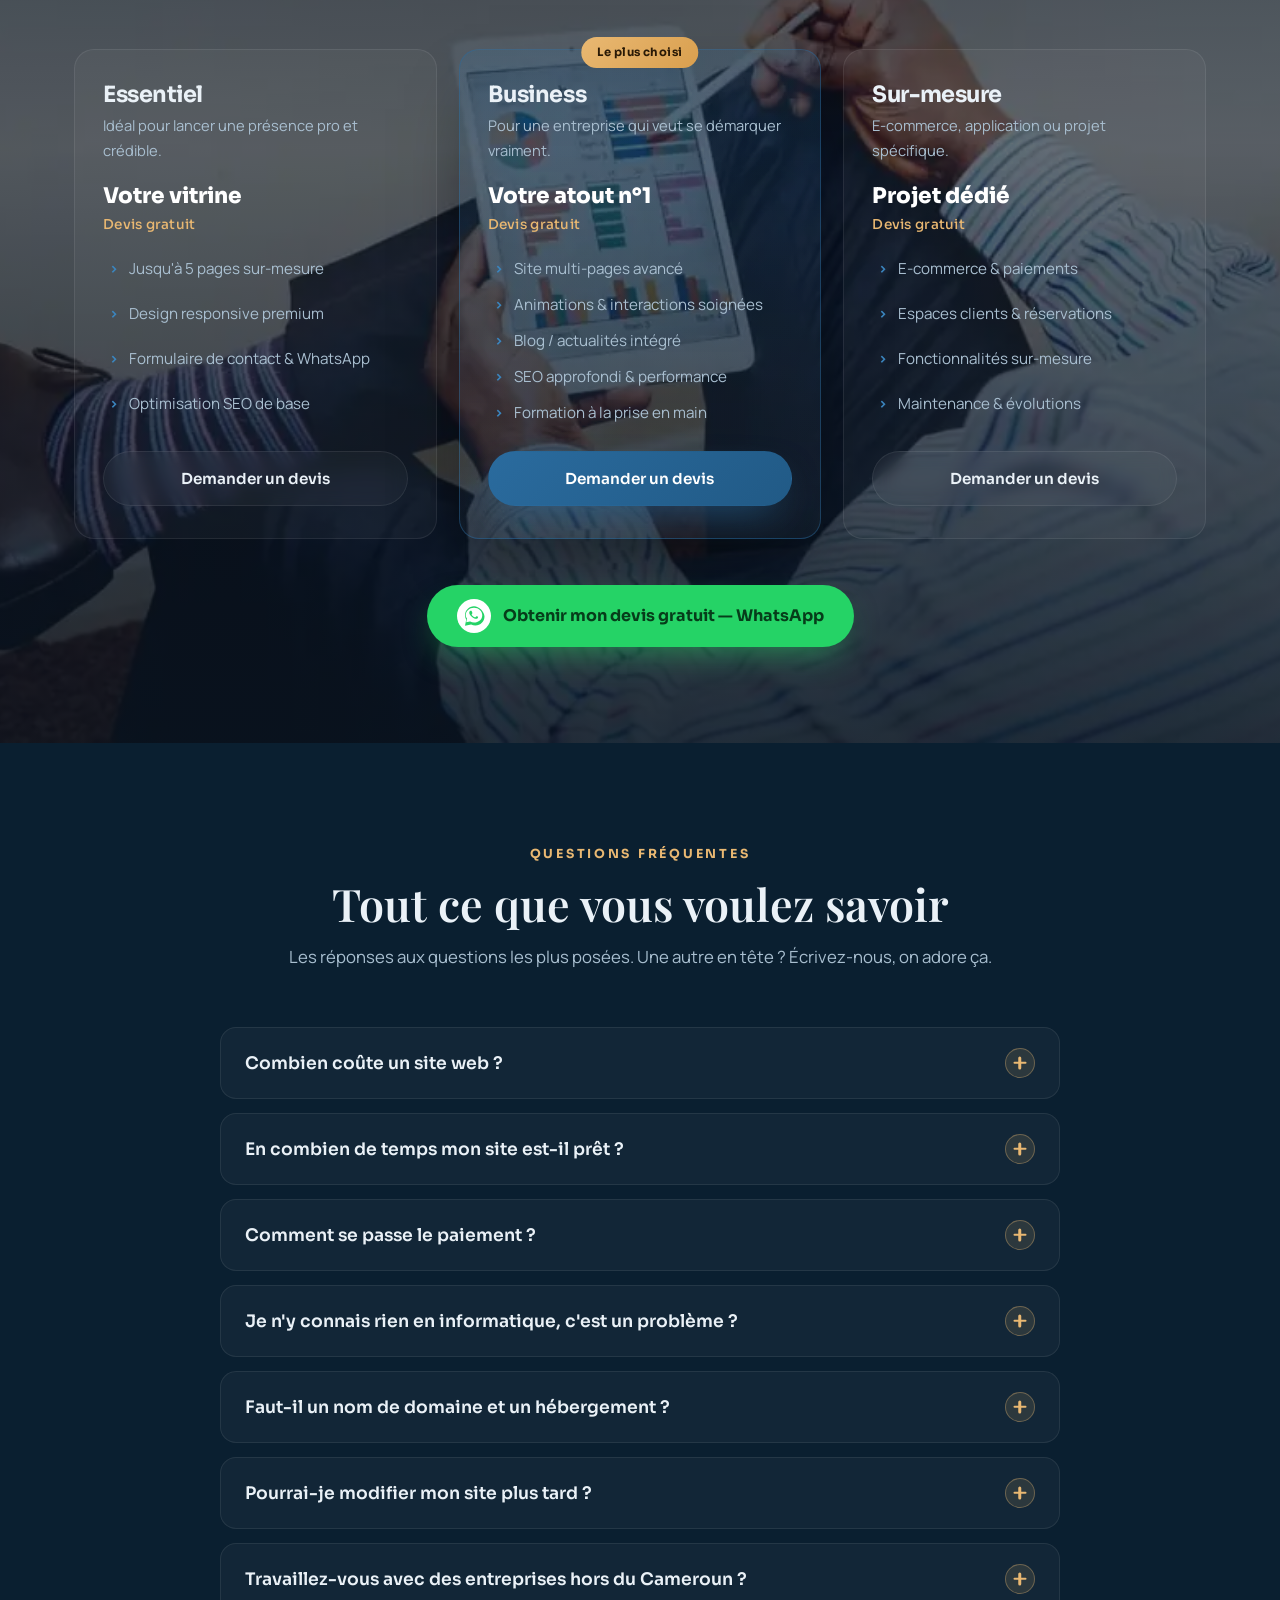
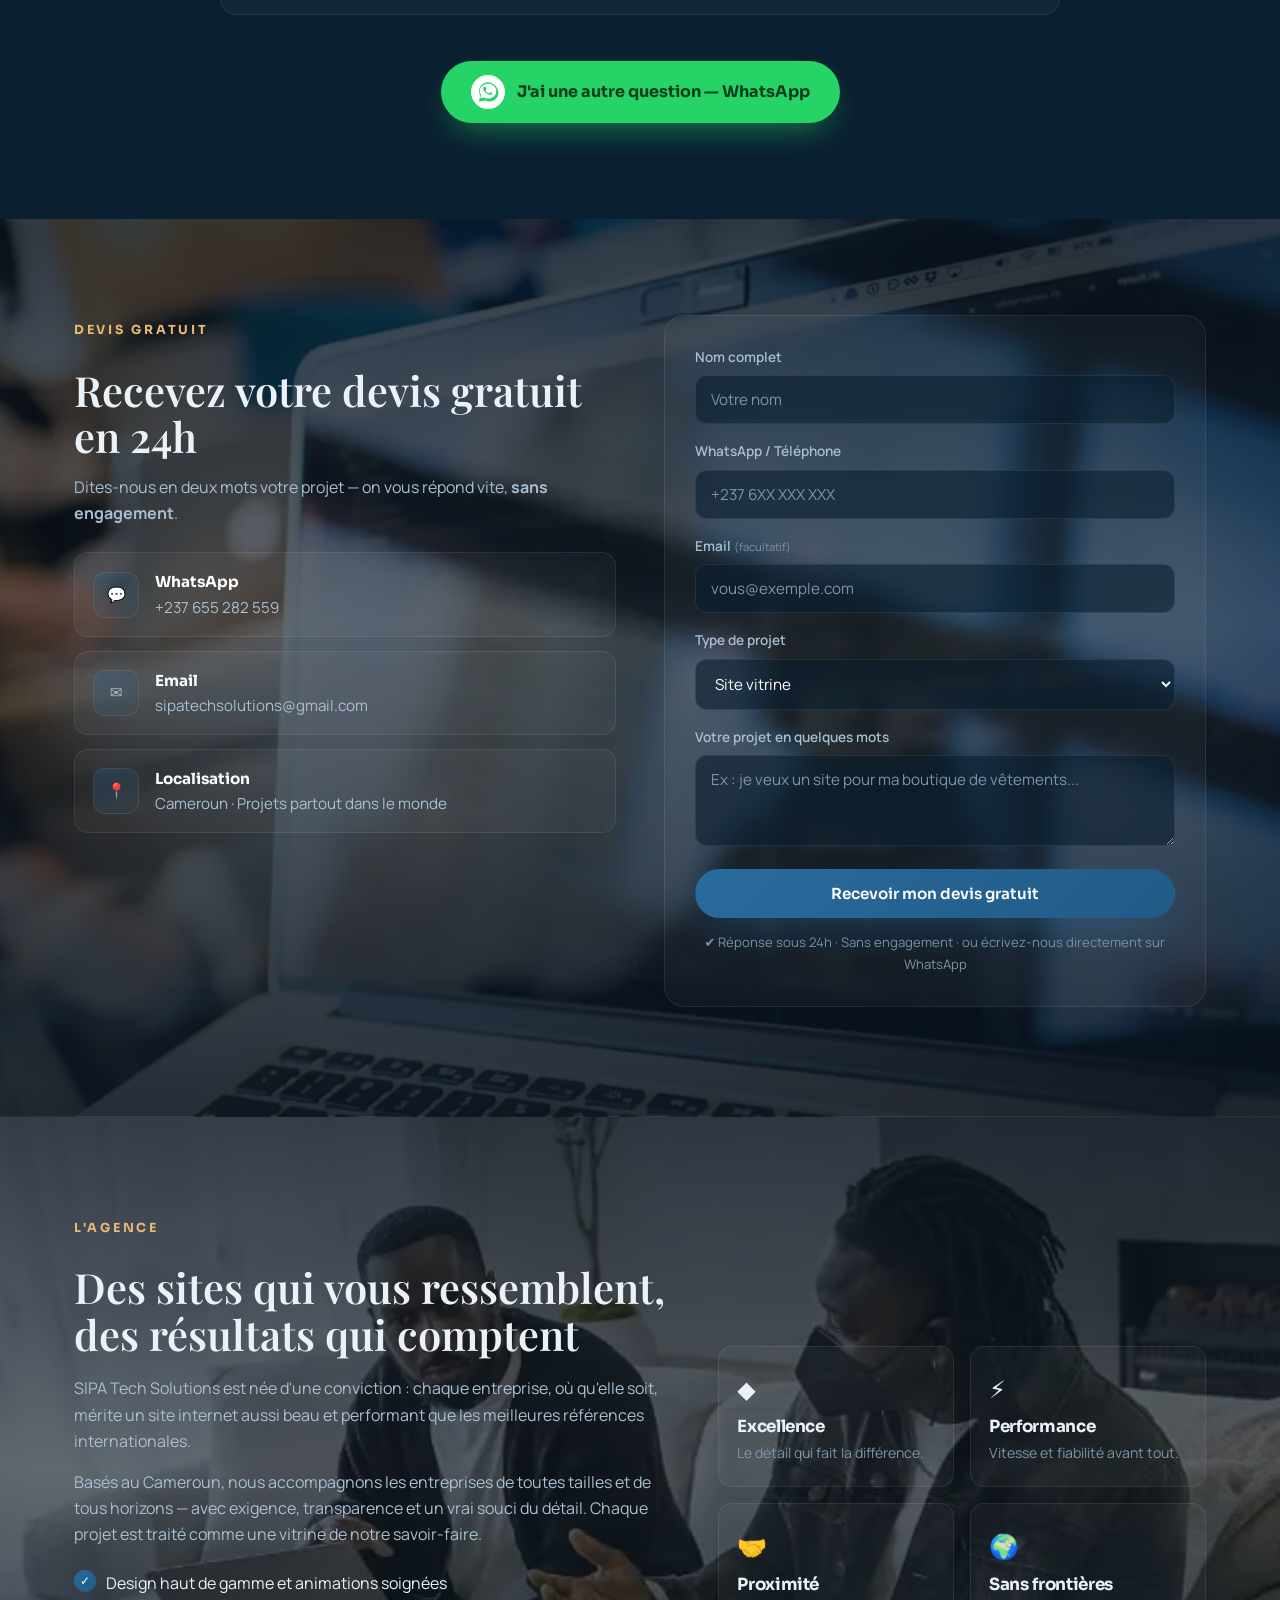
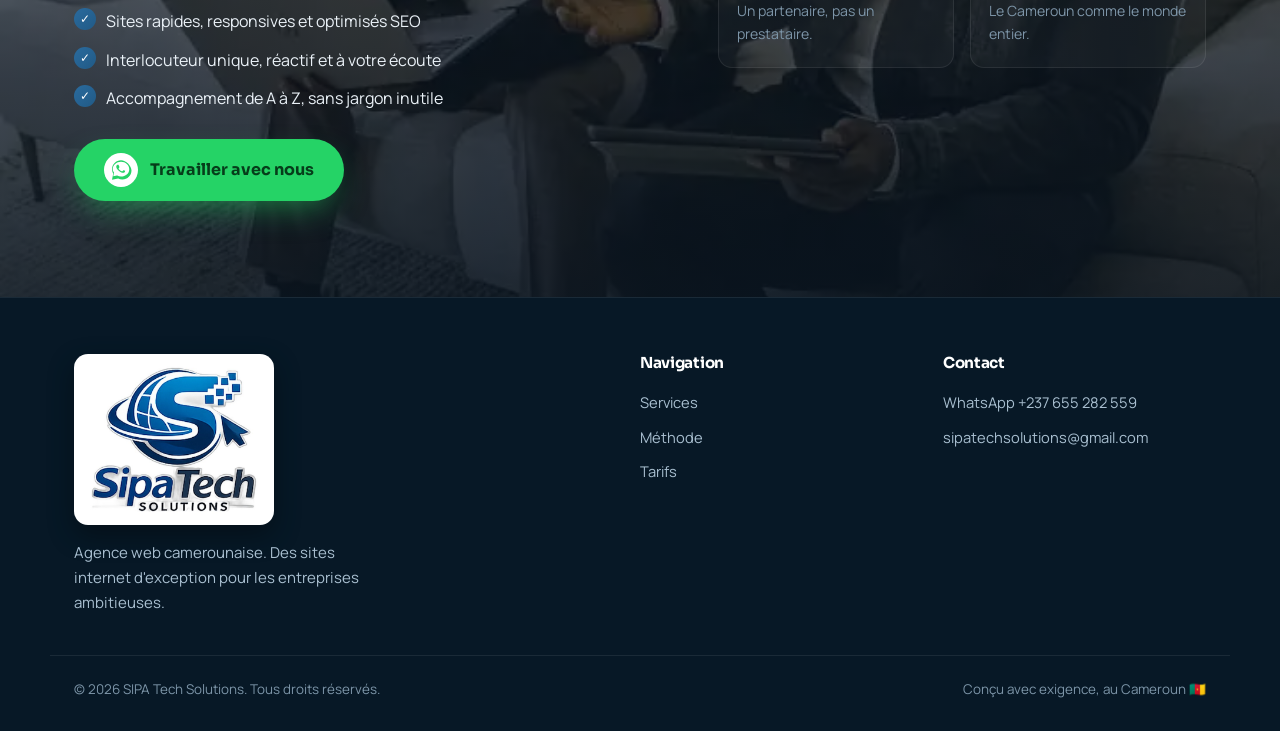
==== commit 73542c73: "Hero : retirer la mention de paiement Mobile Money de l'accroche" ====
--- a/index.html
+++ b/index.html
@@ -109,7 +109,7 @@
       <div class="container hero-ed">
         <span class="hero-eyebrow reveal">SIPA Tech Solutions · Agence web au Cameroun</span>
         <h1 class="hero-title reveal">Donnez à votre entreprise l'image qu'elle mérite</h1>
-        <p class="hero-tagline reveal">Design professionnel, visible sur Google, prêt en 7 jours. Parlons de votre projet — <b>devis gratuit</b>, paiement Mobile Money.</p>
+        <p class="hero-tagline reveal">Design professionnel, visible sur Google, prêt en 7 jours. Parlons de votre projet — <b>c'est gratuit</b>.</p>
         <div class="hero-cta reveal">
           <a href="https://wa.me/237655282559?text=Bonjour%20SIPA%2C%20je%20souhaite%20cr%C3%A9er%20un%20site%20web%20pour%20mon%20entreprise." class="btn-wa" target="_blank" rel="noopener">
             <span class="ic"><svg viewBox="0 0 32 32" xmlns="http://www.w3.org/2000/svg"><path fill="#25d366" d="M16 3C9.4 3 4 8.4 4 15c0 2.1.6 4.2 1.6 6L4 29l8.2-1.6c1.7.9 3.6 1.4 5.6 1.4h.2c6.6 0 12-5.4 12-12S22.6 3 16 3zm0 21.8c-1.8 0-3.5-.5-5-1.4l-.4-.2-4.9 1 1-4.8-.2-.4C5.5 18 5 16.5 5 15 5 9.5 9.9 5 16 5s11 4.5 11 10-4.9 9.8-11 9.8zm5.6-7.4c-.3-.2-1.8-.9-2.1-1s-.5-.2-.7.2-.8 1-1 1.2-.4.2-.7 0c-.3-.2-1.3-.5-2.5-1.5-.9-.8-1.5-1.8-1.7-2.1s0-.5.1-.7l.5-.6c.2-.2.2-.3.3-.6s0-.4 0-.6-.7-1.7-1-2.3c-.3-.6-.5-.5-.7-.5h-.6c-.2 0-.5.1-.8.4s-1 1-1 2.4 1 2.8 1.2 3 2 3.1 4.9 4.3c.7.3 1.2.5 1.6.6.7.2 1.3.2 1.8.1.6-.1 1.8-.7 2-1.4.3-.7.3-1.3.2-1.4-.1-.2-.3-.3-.6-.4z"/></svg></span>
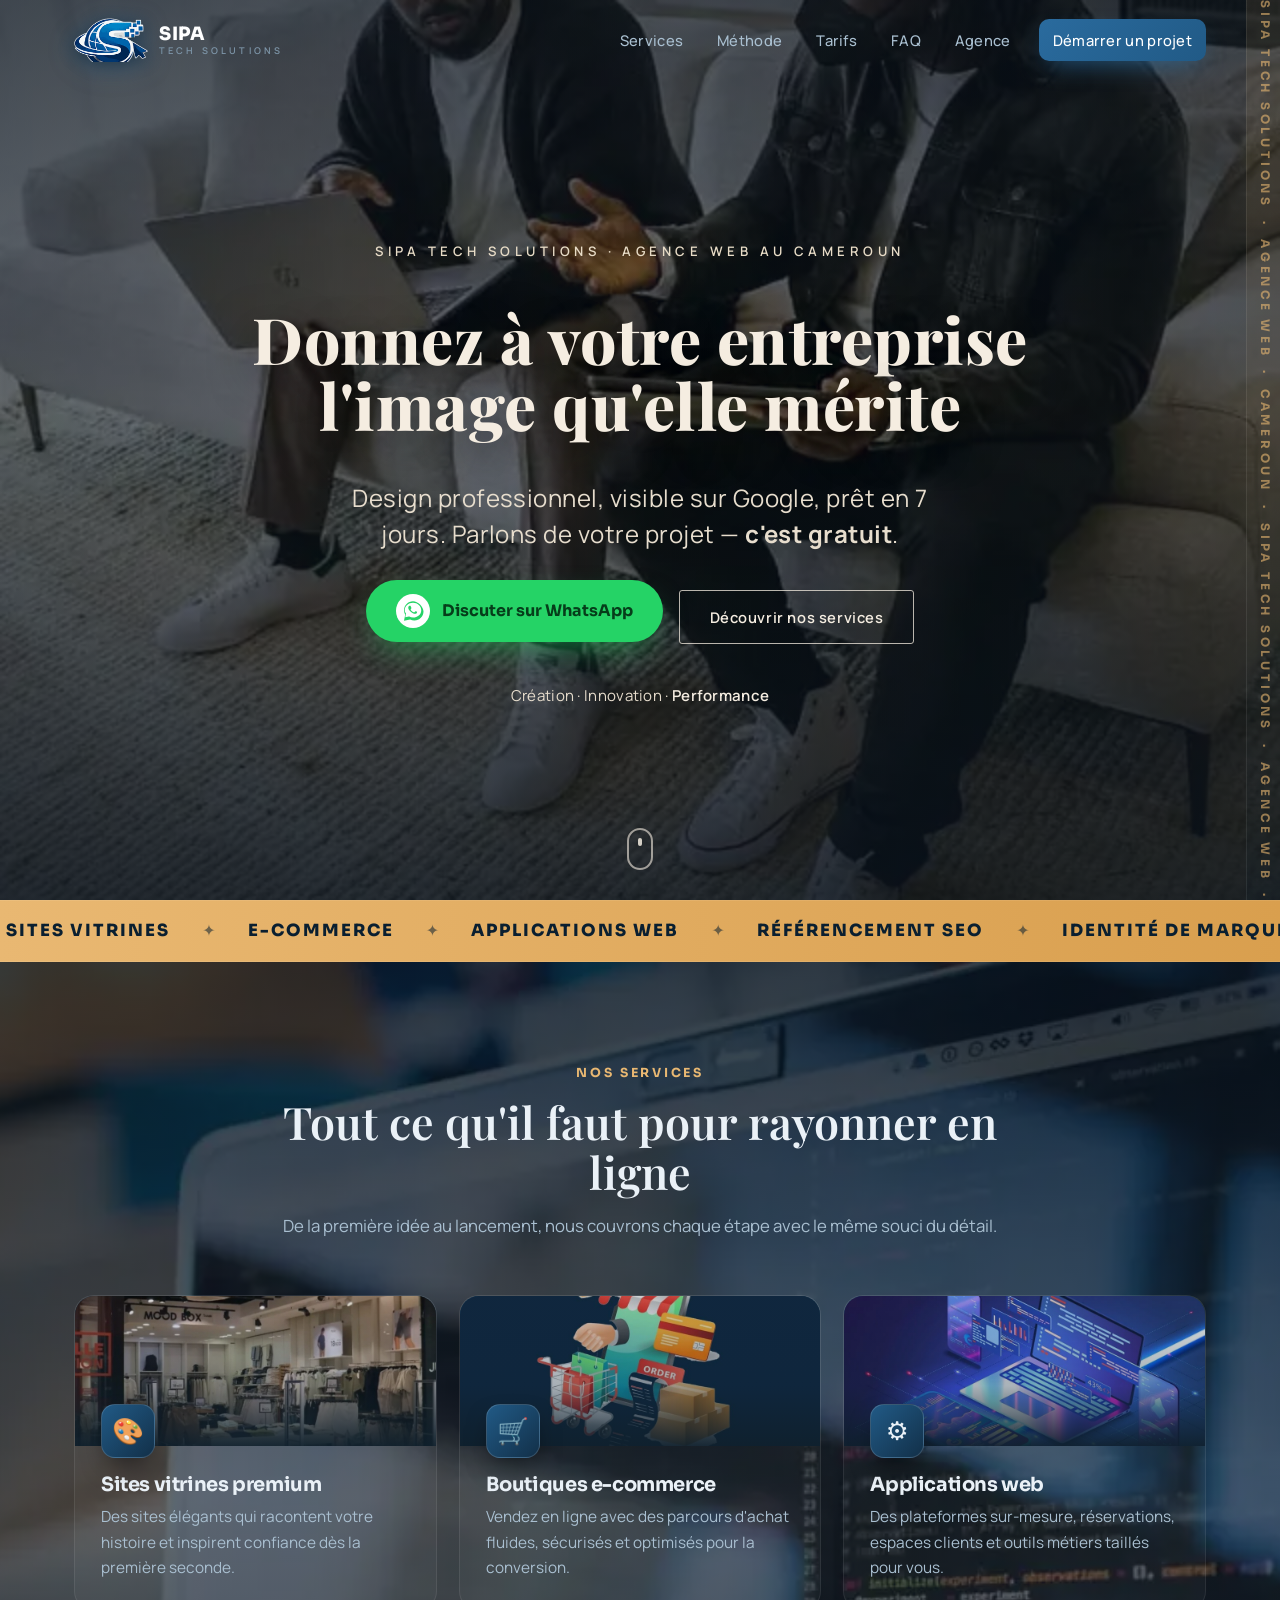
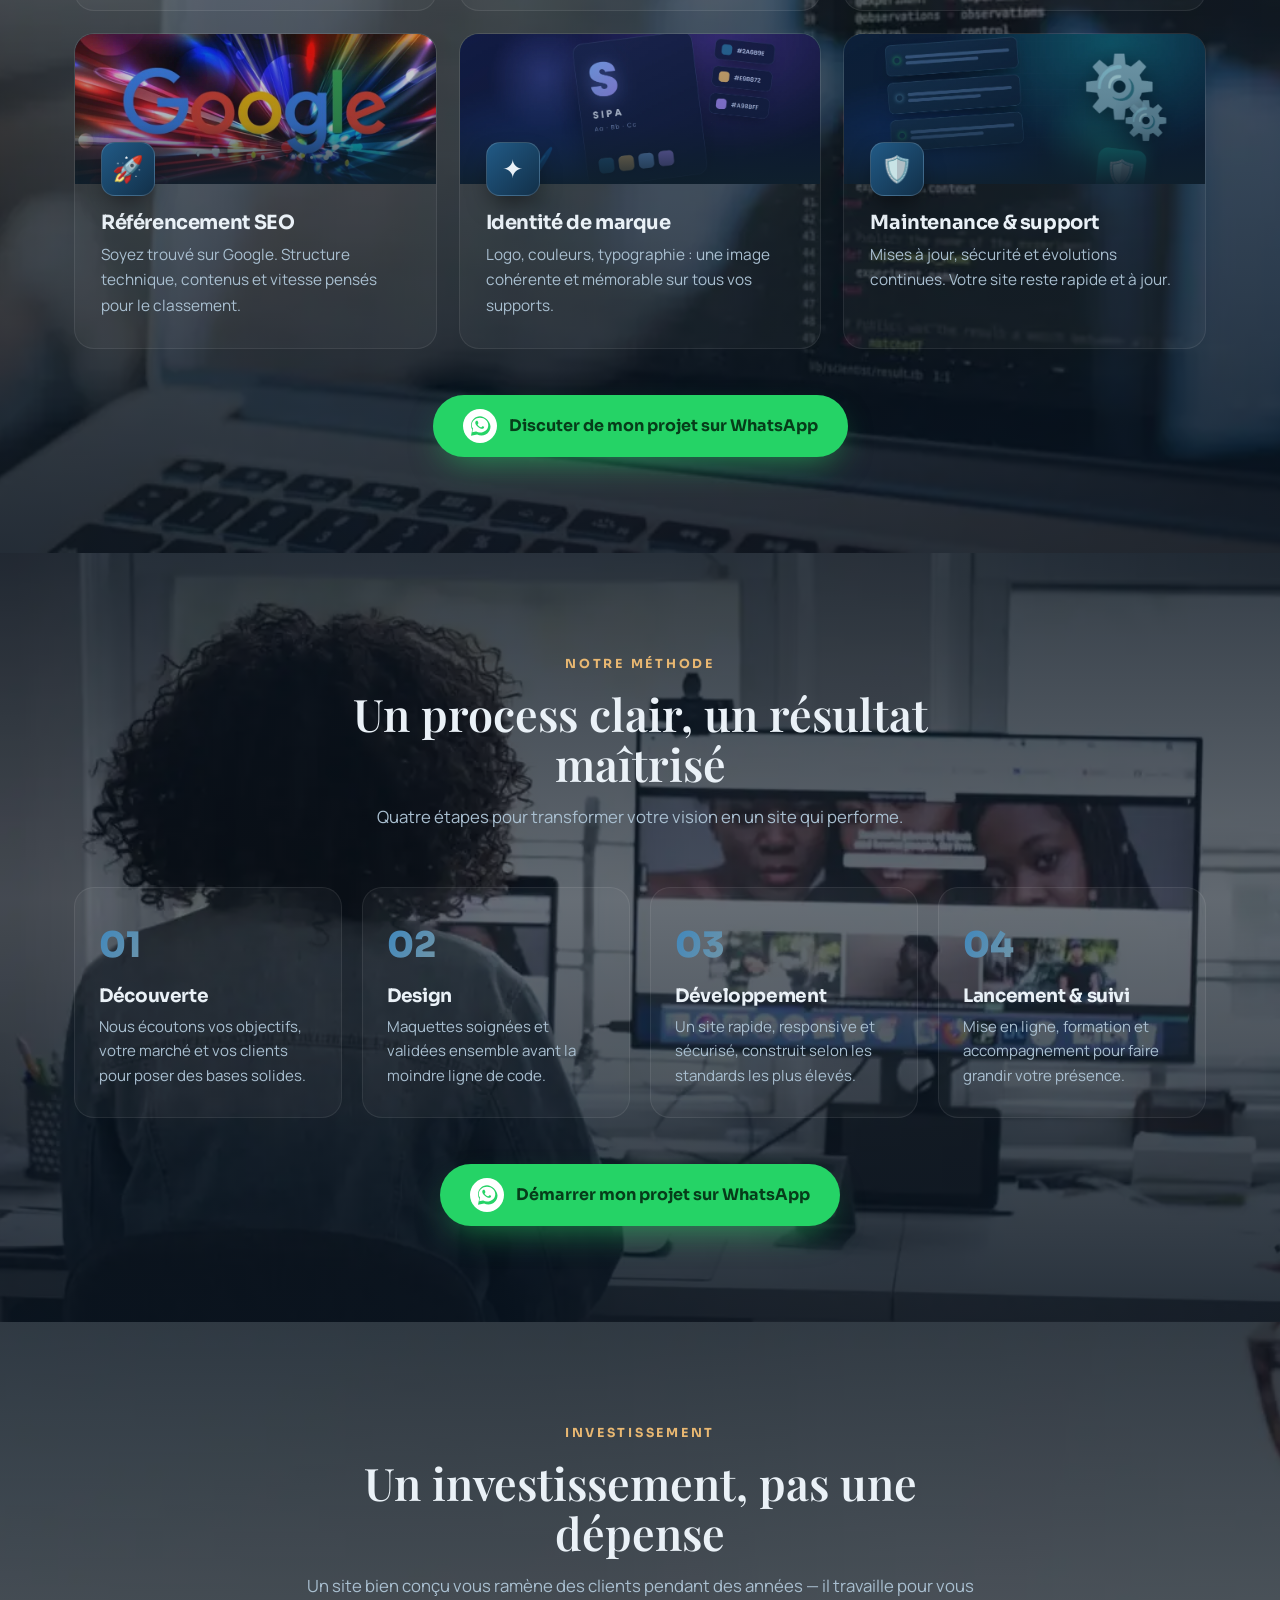
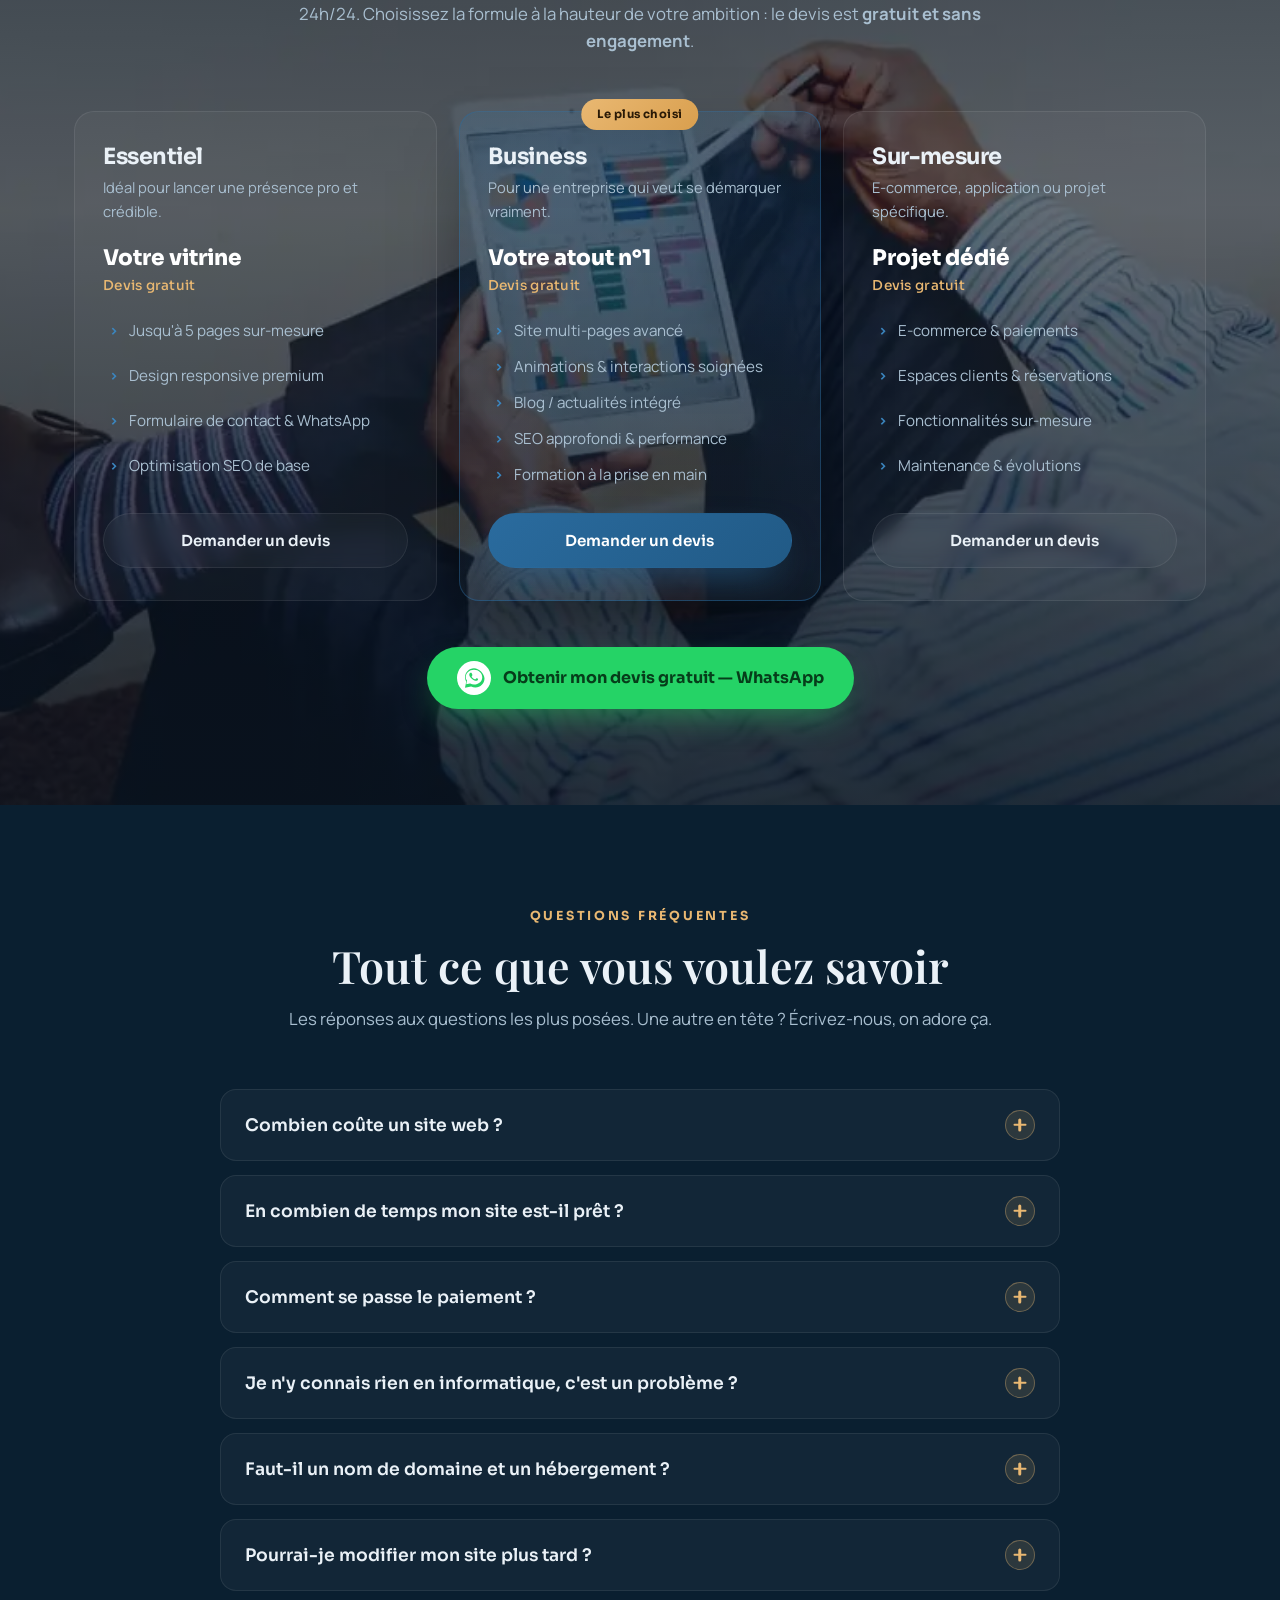
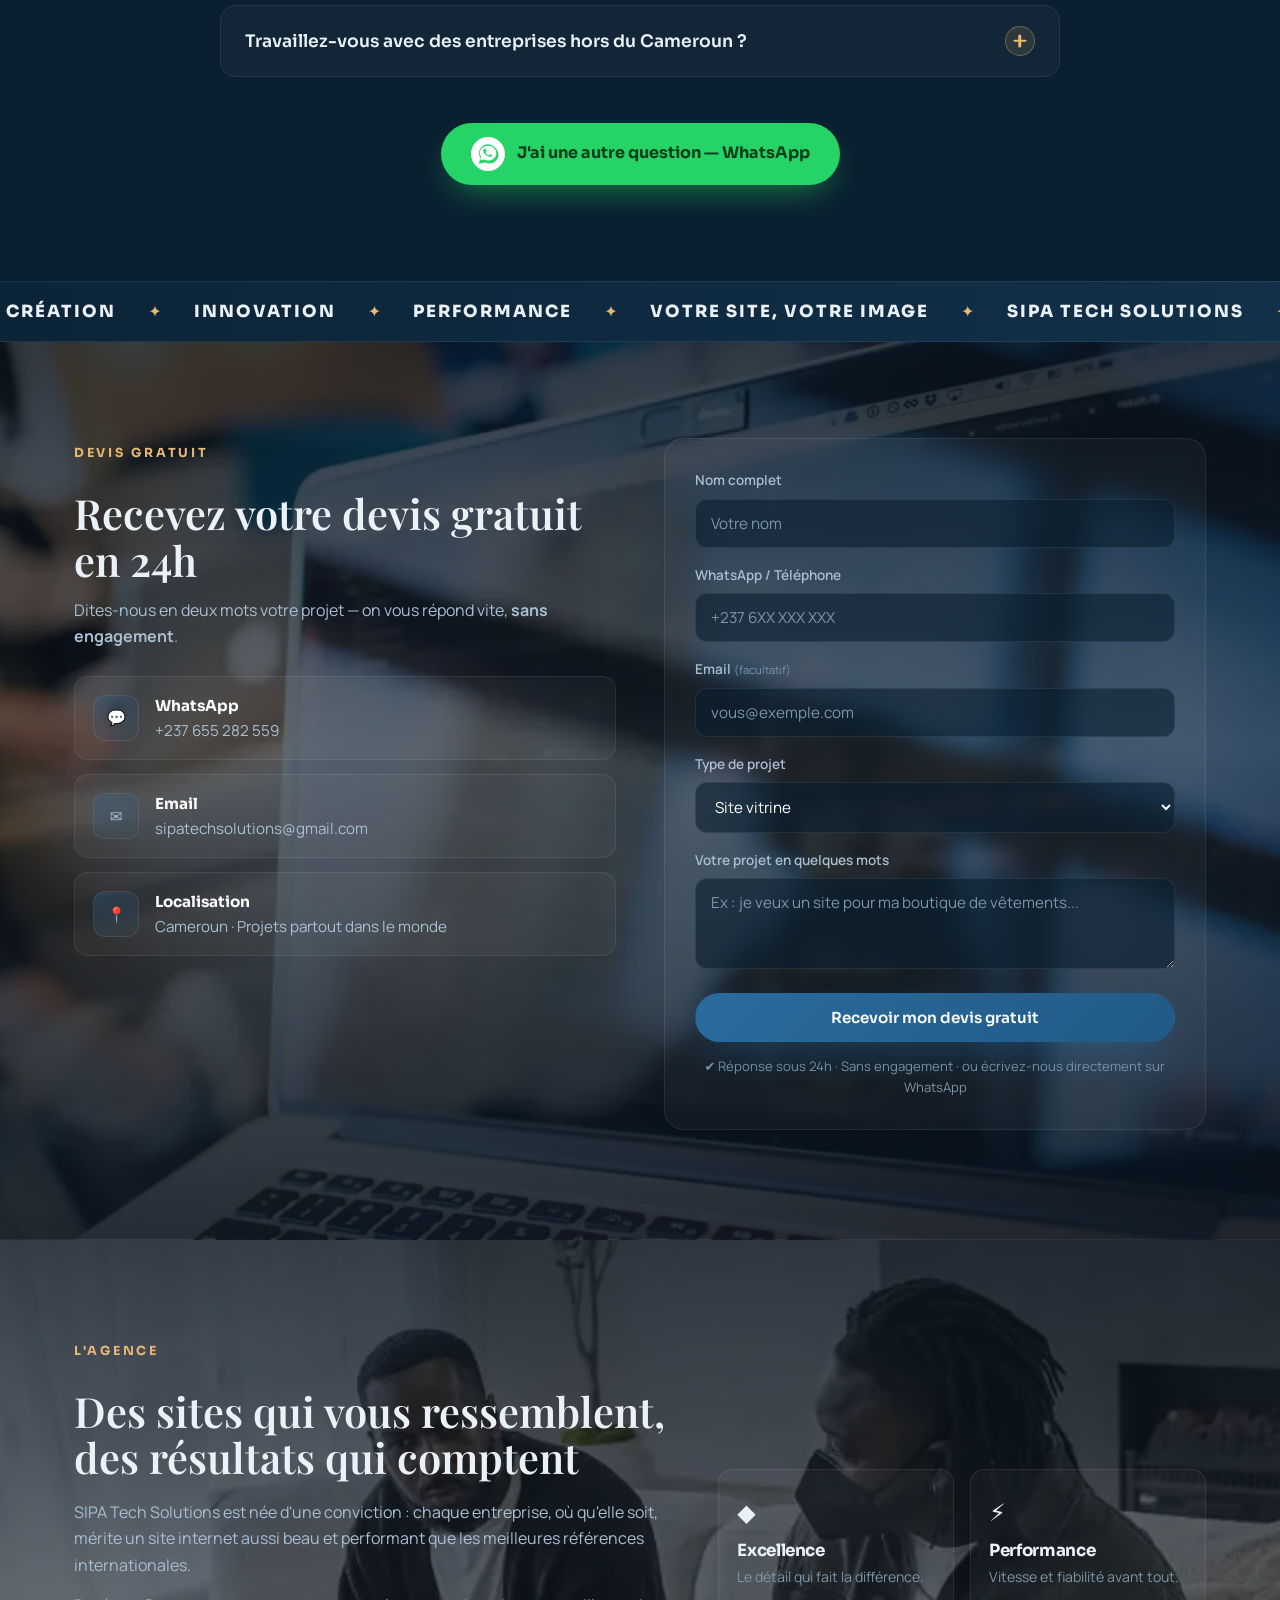
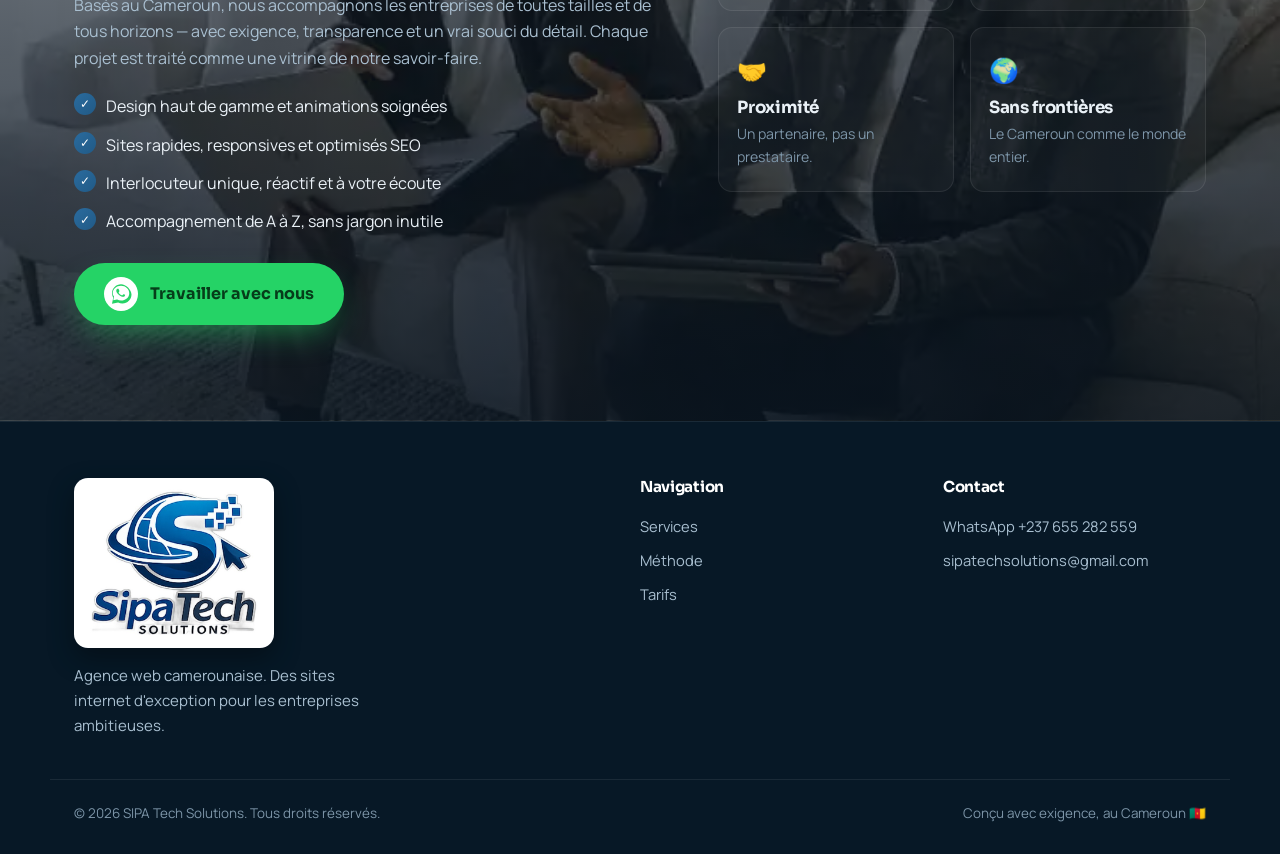
==== commit 67b13e39: "Ajout de bandes défilantes (marquee) horizontales et verticale décoratives" ====
--- a/index.html
+++ b/index.html
@@ -67,6 +67,11 @@
   <!-- Progress bar -->
   <div class="scroll-progress" id="scrollProgress"></div>
 
+  <!-- Bande verticale décorative (bureau) -->
+  <div class="vmarquee" aria-hidden="true">
+    <div class="vtrack">SIPA Tech Solutions&nbsp;&nbsp;·&nbsp;&nbsp;Agence web&nbsp;&nbsp;·&nbsp;&nbsp;Cameroun&nbsp;&nbsp;·&nbsp;&nbsp;SIPA Tech Solutions&nbsp;&nbsp;·&nbsp;&nbsp;Agence web&nbsp;&nbsp;·&nbsp;&nbsp;Cameroun&nbsp;&nbsp;·&nbsp;&nbsp;</div>
+  </div>
+
   <!-- Ambient background -->
   <div class="ambient" aria-hidden="true">
     <div class="orb orb-1"></div>
@@ -122,6 +127,14 @@
       <span class="scroll-cue" aria-hidden="true"></span>
     </section>
 
+    <!-- Bande défilante (services) -->
+    <div class="ribbon ribbon-gold" aria-hidden="true">
+      <div class="track">
+        <span class="item">Sites vitrines</span><span class="sep">✦</span><span class="item">E-commerce</span><span class="sep">✦</span><span class="item">Applications web</span><span class="sep">✦</span><span class="item">Référencement SEO</span><span class="sep">✦</span><span class="item">Identité de marque</span><span class="sep">✦</span><span class="item">Maintenance</span><span class="sep">✦</span>
+        <span class="item">Sites vitrines</span><span class="sep">✦</span><span class="item">E-commerce</span><span class="sep">✦</span><span class="item">Applications web</span><span class="sep">✦</span><span class="item">Référencement SEO</span><span class="sep">✦</span><span class="item">Identité de marque</span><span class="sep">✦</span><span class="item">Maintenance</span><span class="sep">✦</span>
+      </div>
+    </div>
+
     <!-- SERVICES -->
     <section class="section" id="services">
       <div class="container">
@@ -362,6 +375,14 @@
         <div class="sec-cta"><a class="btn-wa" href="https://wa.me/237655282559?text=Bonjour%20SIPA%2C%20j'ai%20une%20question." target="_blank" rel="noopener"><span class="ic"><svg viewBox="0 0 32 32"><use href="#wa-glyph"/></svg></span> J'ai une autre question — WhatsApp</a></div>
       </div>
     </section>
+
+    <!-- Bande défilante (slogan) -->
+    <div class="ribbon ribbon-navy" aria-hidden="true">
+      <div class="track">
+        <span class="item">Création</span><span class="sep">✦</span><span class="item">Innovation</span><span class="sep">✦</span><span class="item">Performance</span><span class="sep">✦</span><span class="item">Votre site, votre image</span><span class="sep">✦</span><span class="item">SIPA Tech Solutions</span><span class="sep">✦</span>
+        <span class="item">Création</span><span class="sep">✦</span><span class="item">Innovation</span><span class="sep">✦</span><span class="item">Performance</span><span class="sep">✦</span><span class="item">Votre site, votre image</span><span class="sep">✦</span><span class="item">SIPA Tech Solutions</span><span class="sep">✦</span>
+      </div>
+    </div>
 
     <!-- CONTACT (devis gratuit) -->
     <section class="section section-contact" id="contact">
--- a/styles.css
+++ b/styles.css
@@ -558,3 +558,39 @@
 .faq-answer > div { overflow: hidden; }
 .faq-answer p { padding: 0 24px 22px; color: var(--ink-soft); font-size: 1rem; line-height: 1.65; }
 .faq-answer p b { color: var(--ink); }
+
+/* ======================================================================
+   Bandes défilantes (marquee) — décoratif, n'affecte pas la structure
+   ===================================================================== */
+.ribbon { position: relative; overflow: hidden; width: 100%;
+  padding: 16px 0; border-top: 1px solid var(--line); border-bottom: 1px solid var(--line); }
+.ribbon-gold { background: linear-gradient(90deg, #e9b872, #d99f4e); }
+.ribbon-navy { background: linear-gradient(90deg, #0c2438, #123049); }
+.ribbon .track { display: inline-flex; flex-wrap: nowrap; white-space: nowrap; will-change: transform; }
+.ribbon-gold .track { animation: mq-left 32s linear infinite; }
+.ribbon-navy .track { animation: mq-right 32s linear infinite; }
+.ribbon .item { display: inline-flex; align-items: center; font-family: var(--display);
+  font-weight: 800; letter-spacing: .12em; font-size: 1.05rem; text-transform: uppercase; padding: 0 6px; }
+.ribbon-gold .item { color: #0a1f30; }
+.ribbon-navy .item { color: #eaf1f7; }
+.ribbon .sep { padding: 0 26px; color: currentColor; opacity: .55; font-size: 1rem; }
+.ribbon-gold .sep { color: #0a1f30; }
+.ribbon-navy .sep { color: var(--gold); opacity: 1; }
+@keyframes mq-left  { from { transform: translateX(0); }   to { transform: translateX(-50%); } }
+@keyframes mq-right { from { transform: translateX(-50%); } to { transform: translateX(0); } }
+.ribbon:hover .track { animation-play-state: paused; }
+
+/* Bande verticale décorative (côté droit, bureau uniquement) */
+.vmarquee { position: fixed; top: 0; right: 0; height: 100vh; width: 34px; z-index: 40;
+  overflow: hidden; pointer-events: none; display: flex; justify-content: center;
+  background: linear-gradient(180deg, rgba(233,184,114,.10), rgba(10,31,48,.14)); border-left: 1px solid var(--line); }
+.vmarquee .vtrack { writing-mode: vertical-rl; white-space: nowrap; will-change: transform;
+  animation: mq-up 34s linear infinite; font-family: var(--display); font-weight: 700;
+  letter-spacing: .32em; font-size: .74rem; text-transform: uppercase; color: var(--gold); opacity: .6; }
+.vmarquee .vsep { padding: 22px 0; opacity: .5; }
+@keyframes mq-up { from { transform: translateY(0); } to { transform: translateY(-50%); } }
+
+@media (max-width: 900px) { .vmarquee { display: none; } .ribbon .item { font-size: .92rem; } }
+@media (prefers-reduced-motion: reduce) {
+  .ribbon .track, .vmarquee .vtrack { animation: none; }
+}
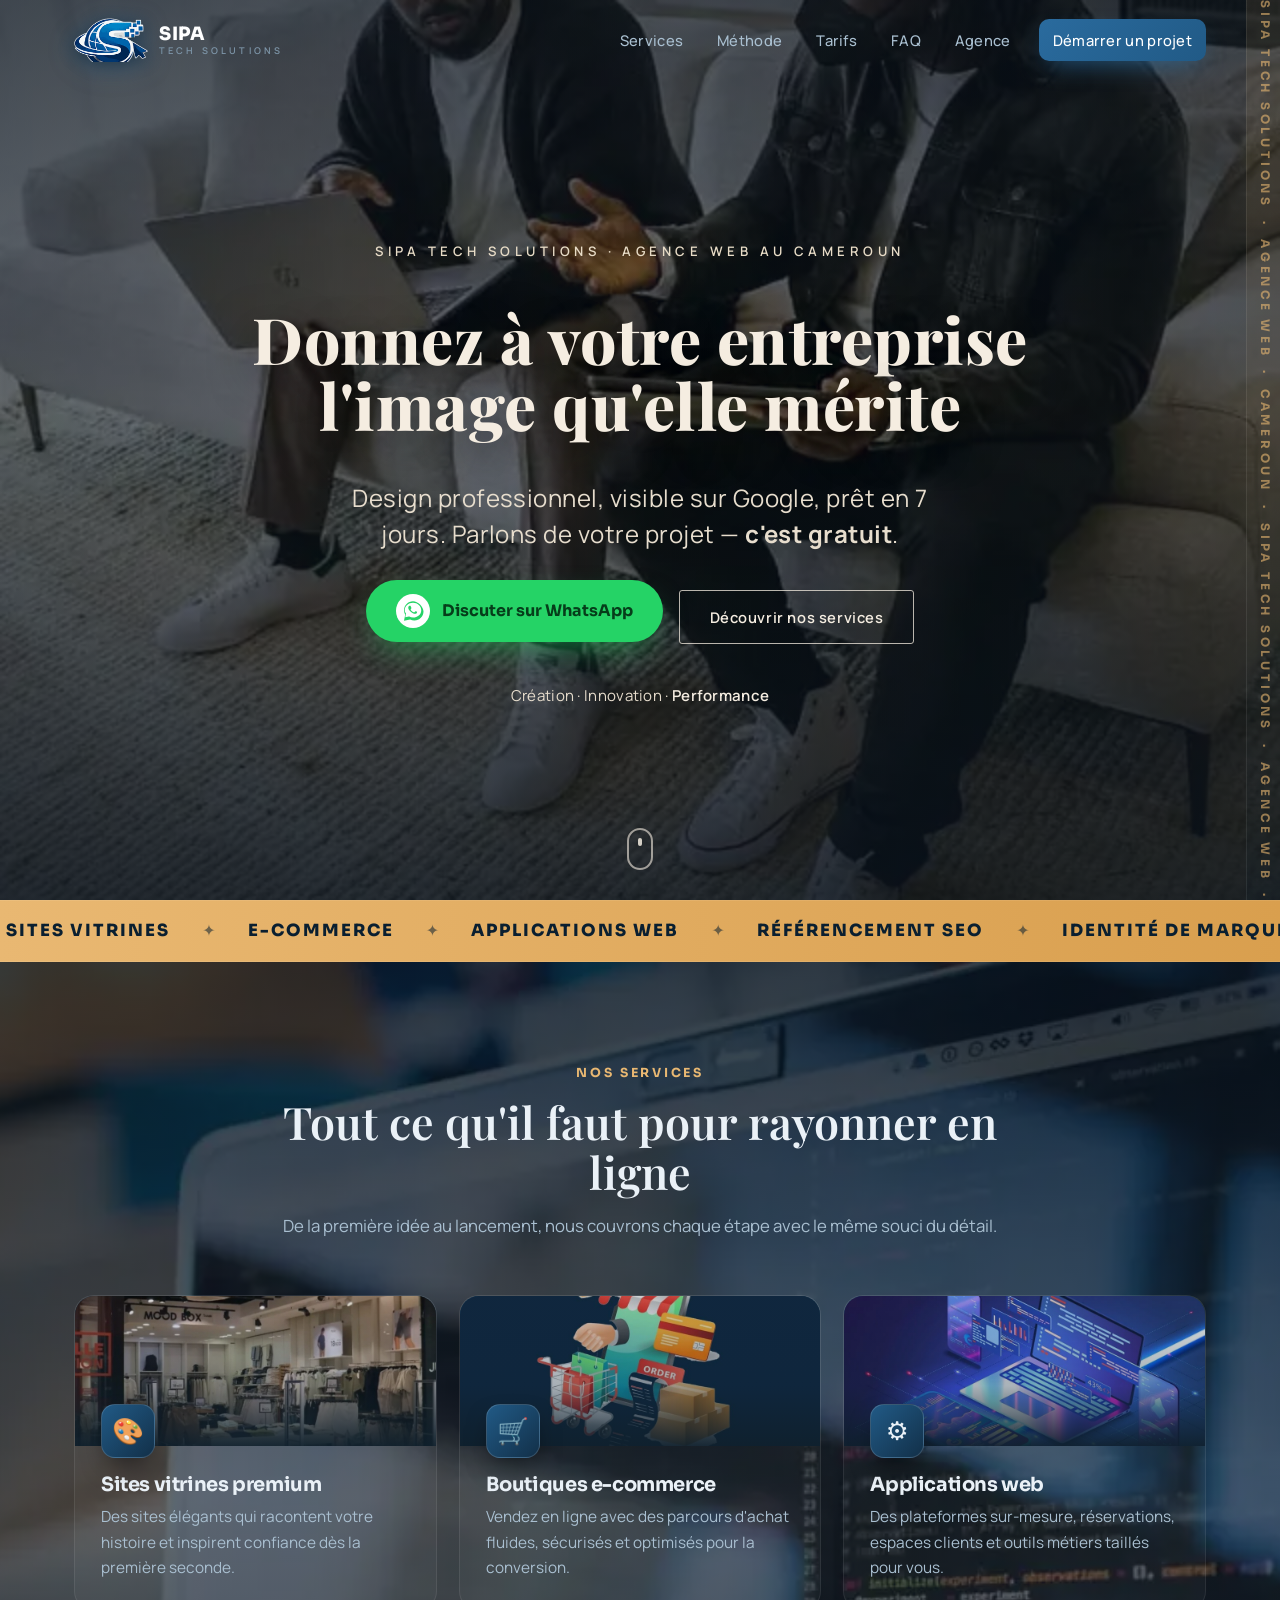
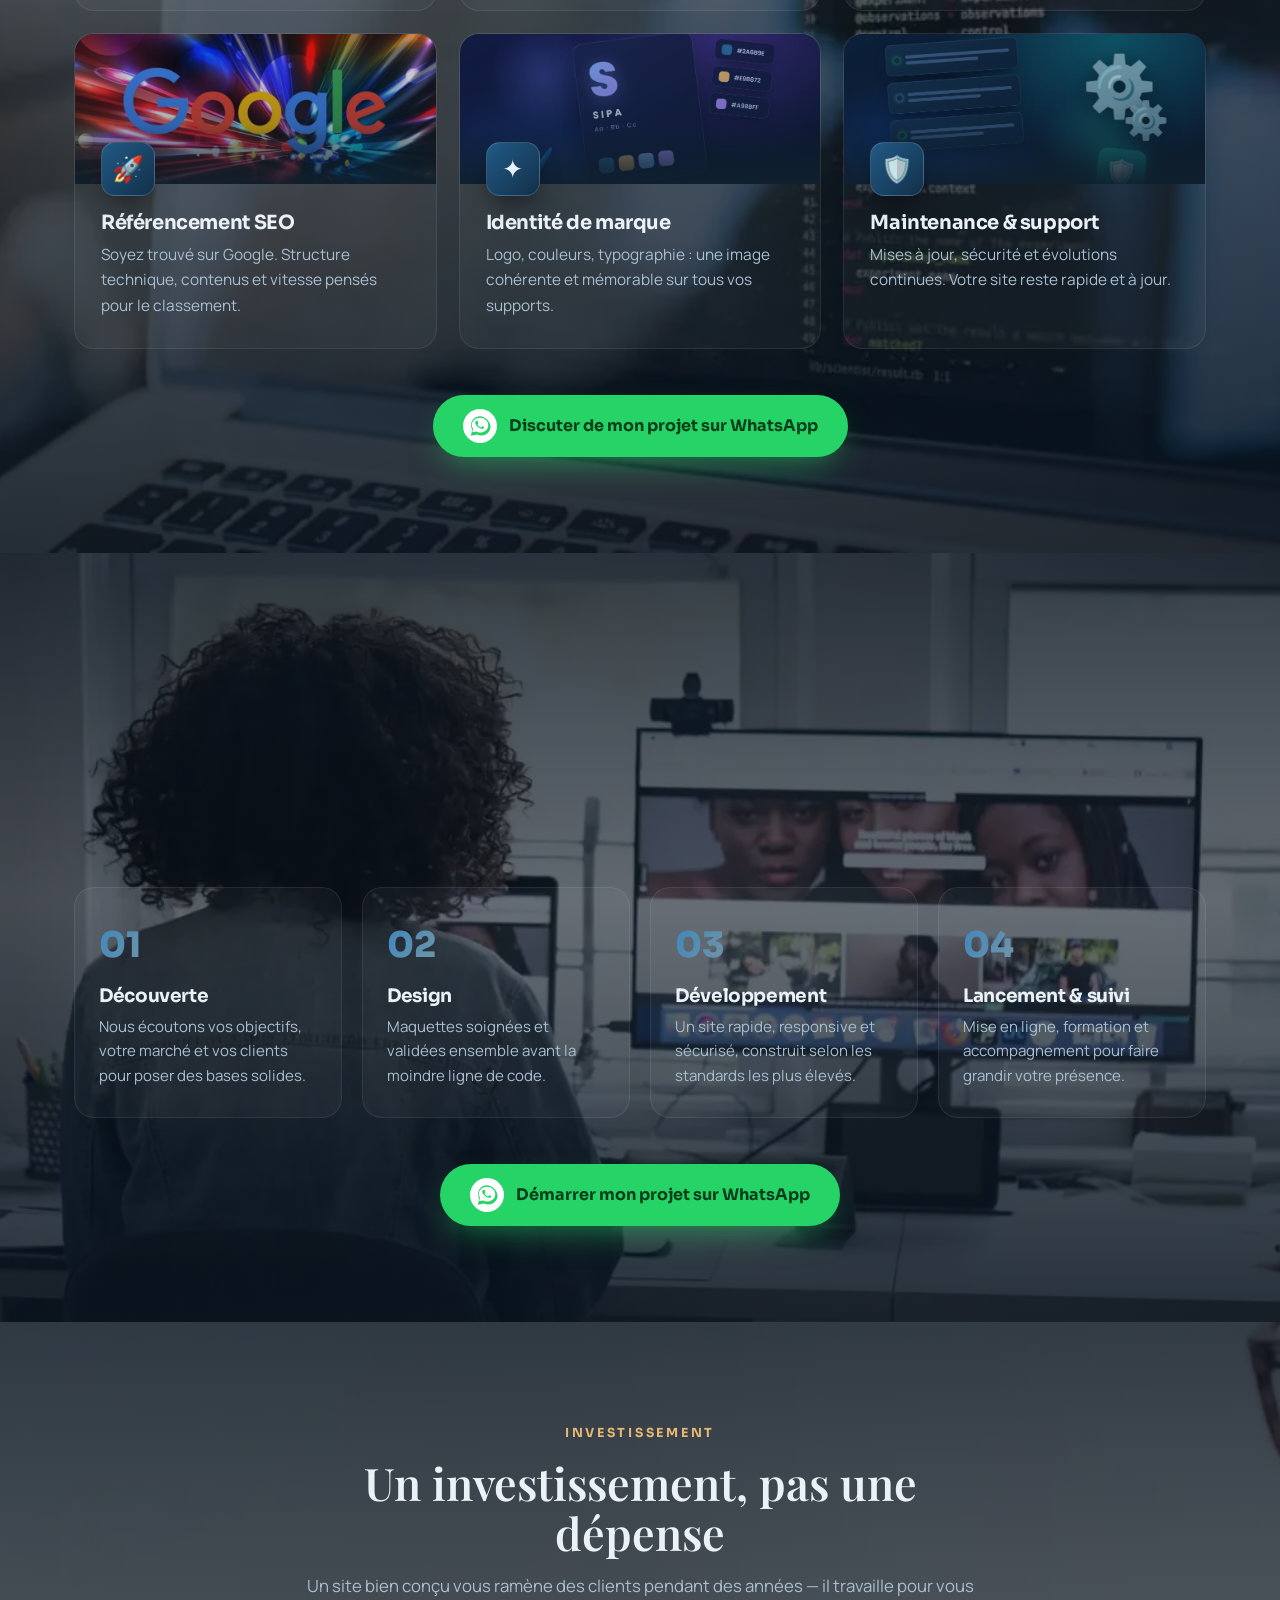
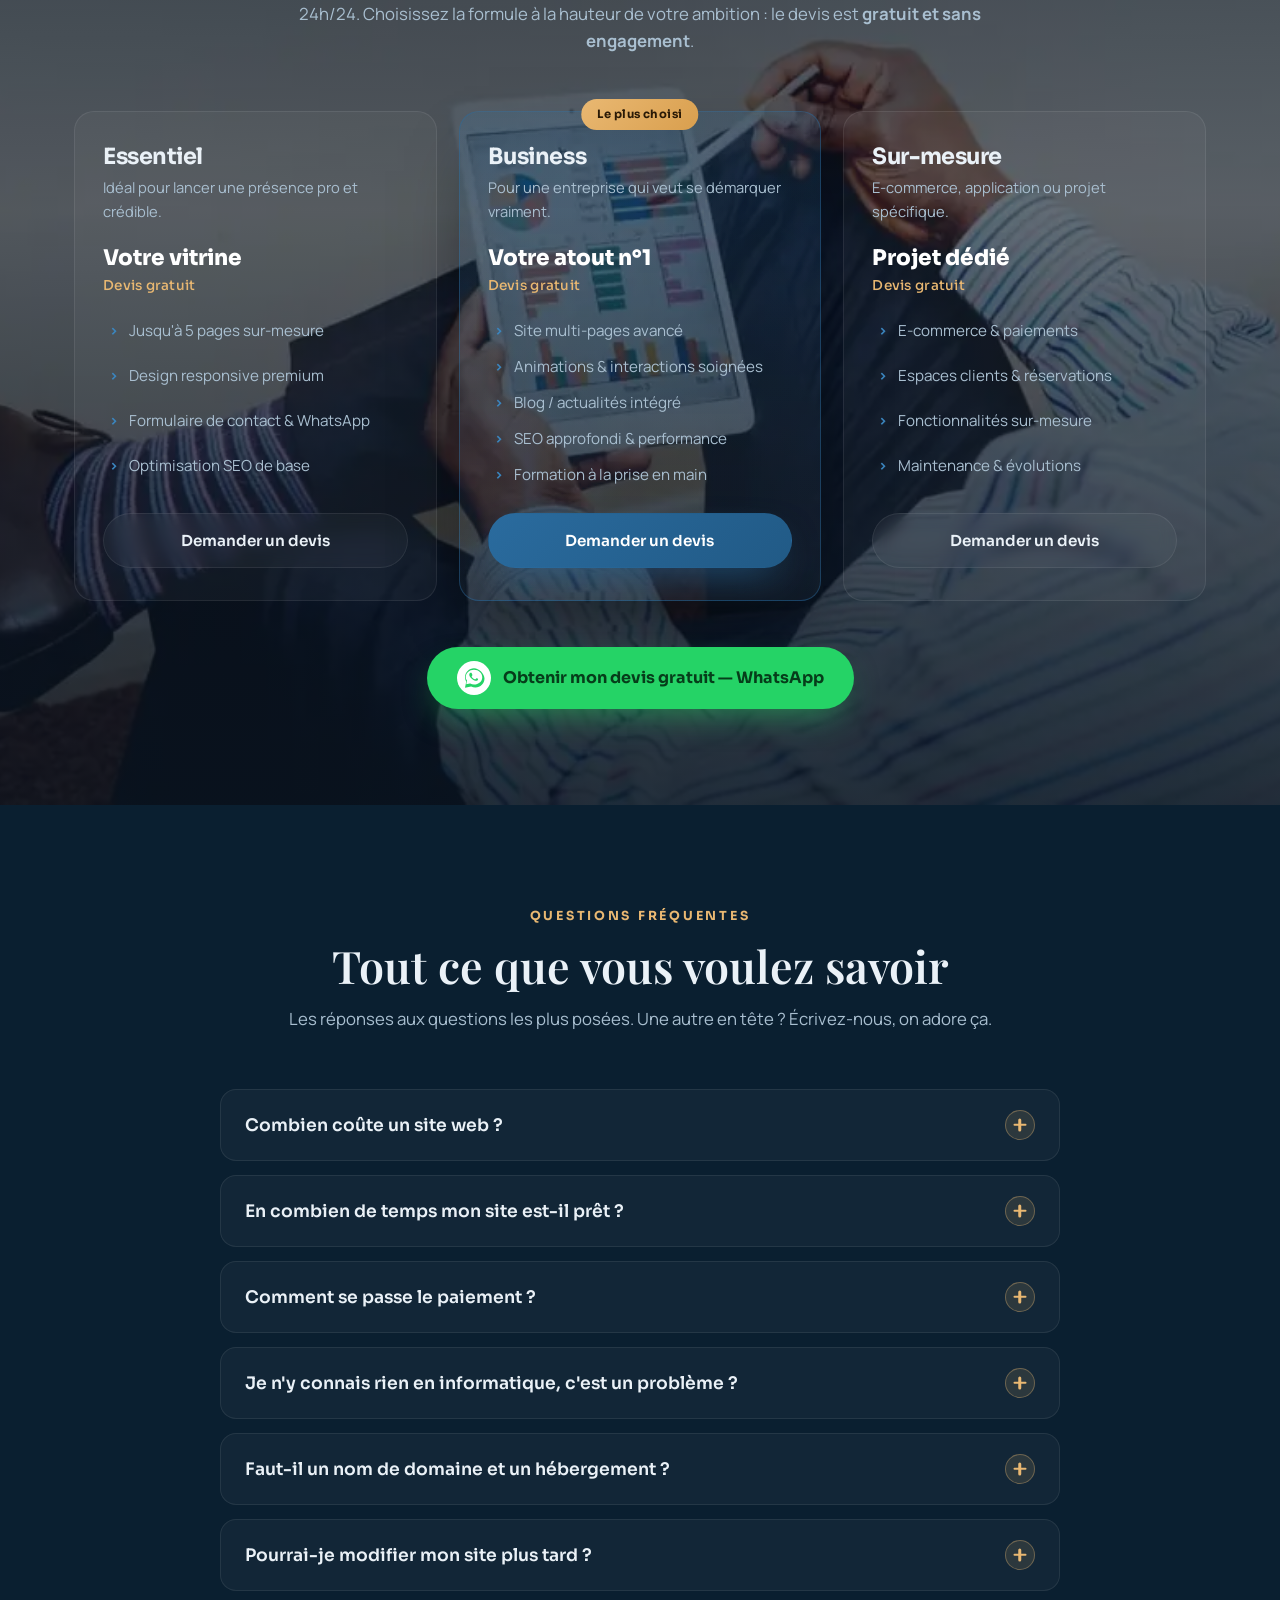
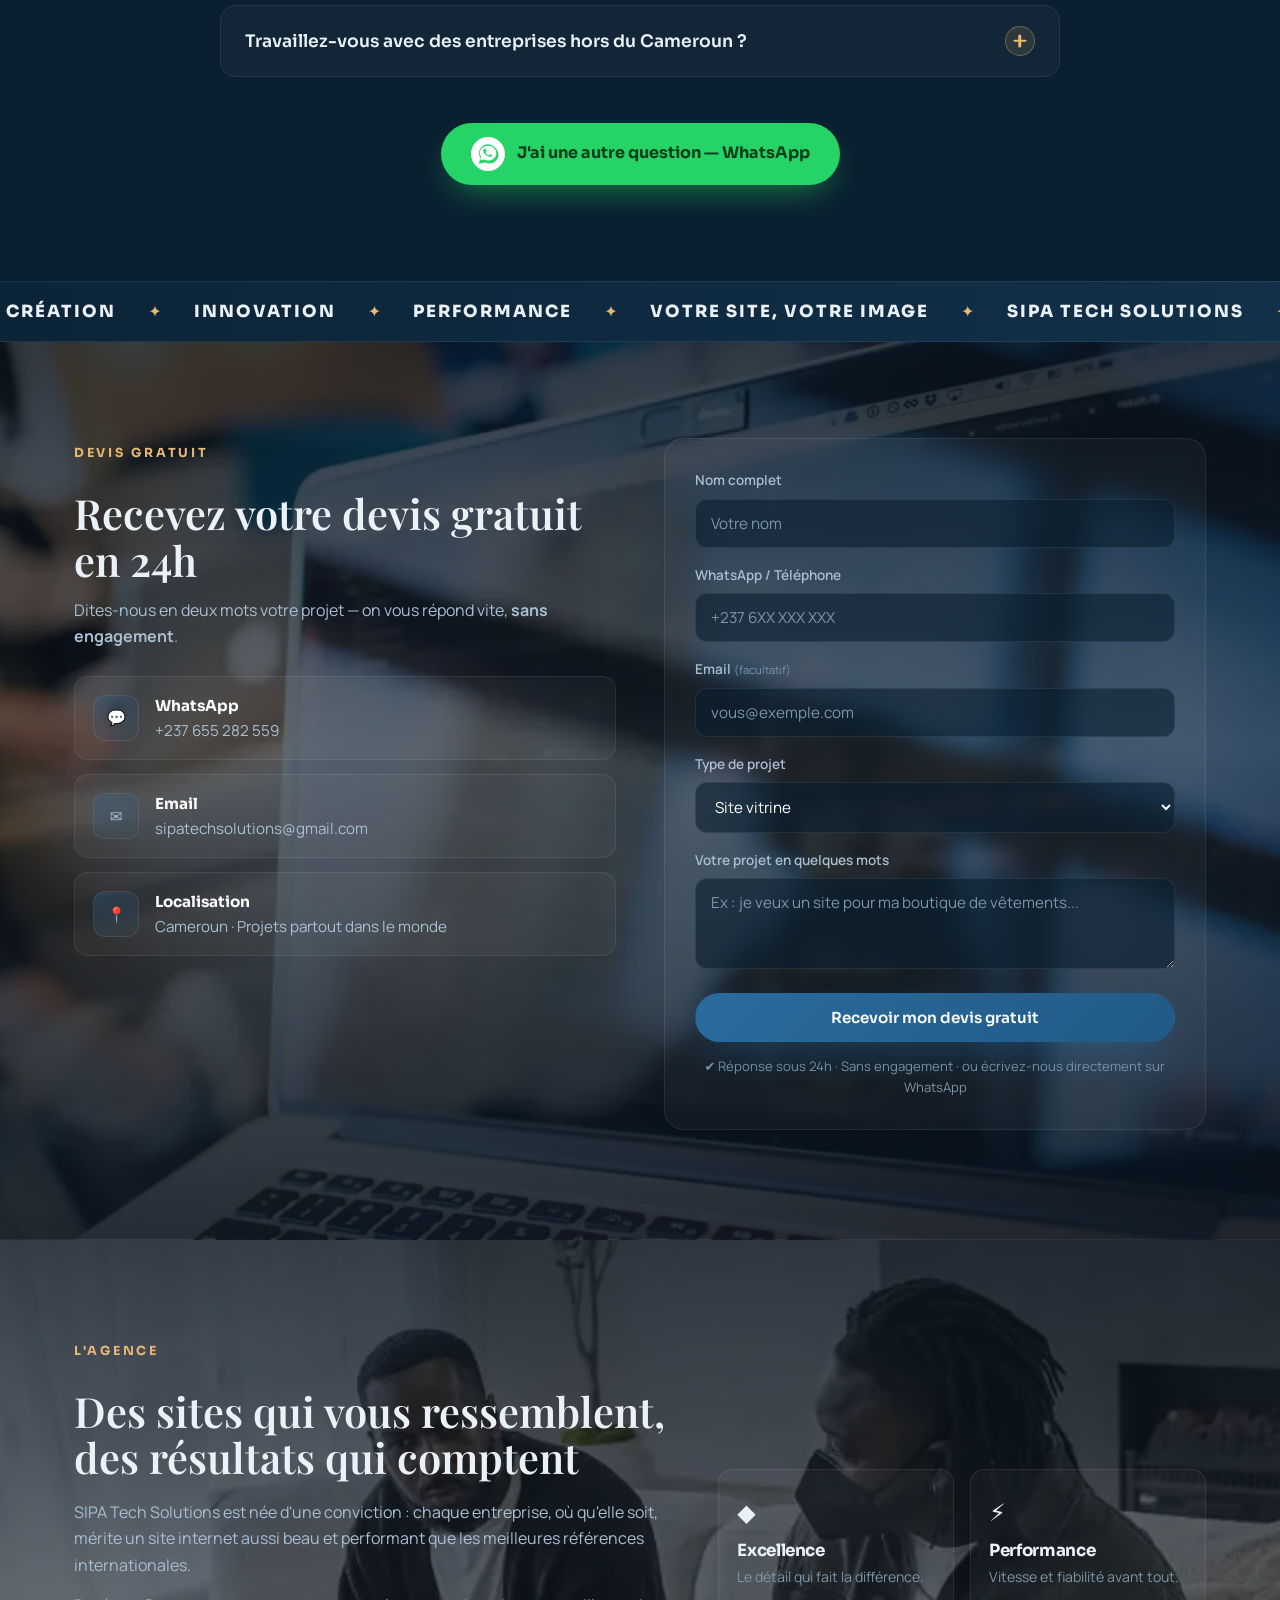
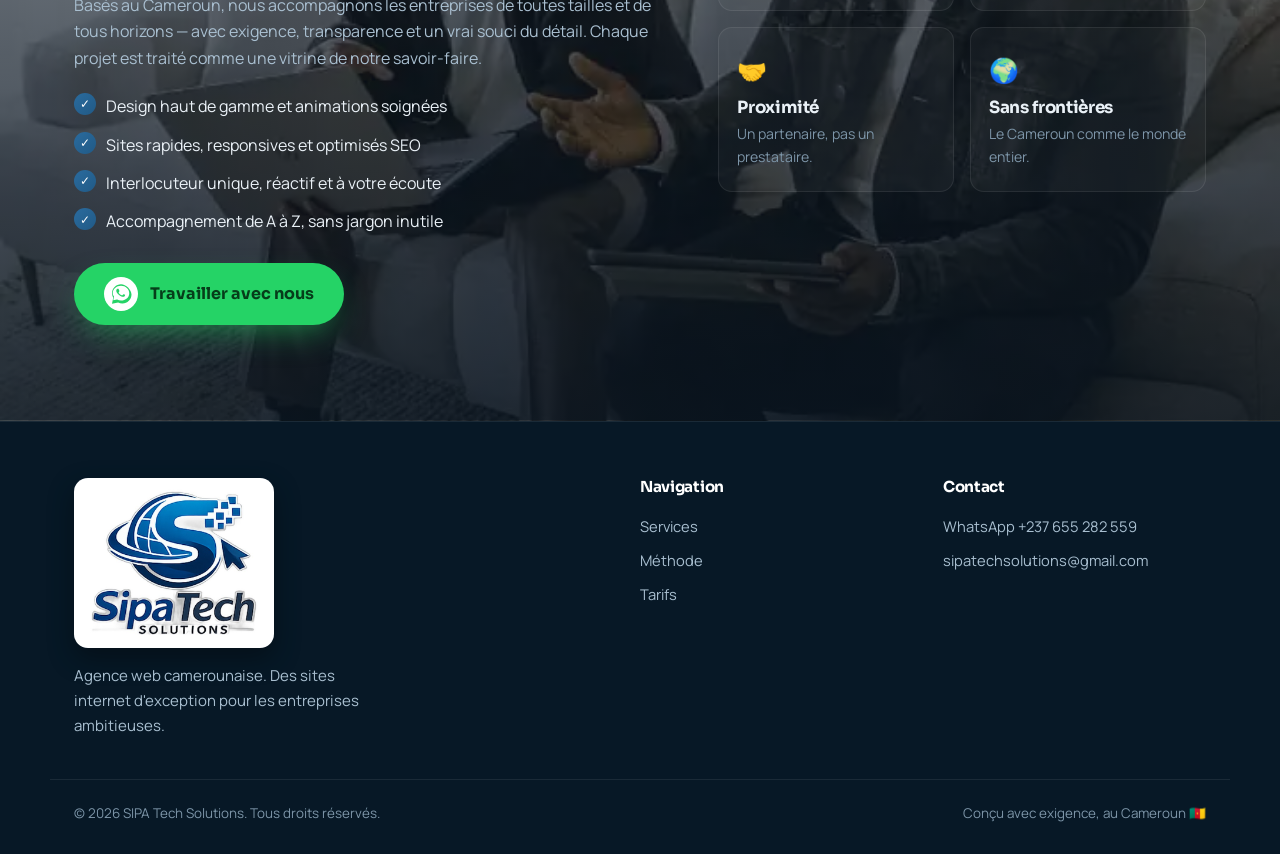
==== commit 54c519e7: "Mise à jour du nom d'utilisateur GitHub (sipa-crypto -> sipatechsolutions) : URLs SEO/partage et ima" ====
--- a/index.html
+++ b/index.html
@@ -9,16 +9,16 @@
   <meta name="robots" content="index, follow" />
   <meta name="author" content="SIPA Tech Solutions" />
   <meta name="keywords" content="création site internet Cameroun, agence web Cameroun, site vitrine, e-commerce, développement web, SIPA Tech Solutions, Douala, Yaoundé" />
-  <link rel="canonical" href="https://sipa-crypto.github.io/SITE-INTERNET/" />
+  <link rel="canonical" href="https://sipatechsolutions.github.io/SITE-INTERNET/" />
 
   <!-- Open Graph -->
   <meta property="og:type" content="website" />
-  <meta property="og:url" content="https://sipa-crypto.github.io/SITE-INTERNET/" />
+  <meta property="og:url" content="https://sipatechsolutions.github.io/SITE-INTERNET/" />
   <meta property="og:site_name" content="SIPA Tech Solutions" />
   <meta property="og:locale" content="fr_FR" />
   <meta property="og:title" content="SIPA Tech Solutions — Agence web camerounaise" />
   <meta property="og:description" content="Des sites internet sur-mesure au design haut de gamme pour les entreprises camerounaises et étrangères." />
-  <meta property="og:image" content="https://sipa-crypto.github.io/SITE-INTERNET/assets/og-image.jpg" />
+  <meta property="og:image" content="https://sipatechsolutions.github.io/SITE-INTERNET/assets/og-image.jpg" />
   <meta property="og:image:width" content="1200" />
   <meta property="og:image:height" content="630" />
   <meta property="og:image:alt" content="SIPA Tech Solutions — Donnez à votre entreprise l'image qu'elle mérite" />
@@ -27,7 +27,7 @@
   <meta name="twitter:card" content="summary_large_image" />
   <meta name="twitter:title" content="SIPA Tech Solutions — Agence web camerounaise" />
   <meta name="twitter:description" content="Des sites internet sur-mesure au design haut de gamme pour les entreprises camerounaises et étrangères." />
-  <meta name="twitter:image" content="https://sipa-crypto.github.io/SITE-INTERNET/assets/og-image.jpg" />
+  <meta name="twitter:image" content="https://sipatechsolutions.github.io/SITE-INTERNET/assets/og-image.jpg" />
 
   <link rel="icon" type="image/png" href="assets/favicon.png" />
   <link rel="apple-touch-icon" href="assets/favicon.png" />
@@ -43,9 +43,9 @@
     "@type": "ProfessionalService",
     "name": "SIPA Tech Solutions",
     "description": "Agence camerounaise de création de sites internet sur-mesure : sites vitrines, e-commerce et applications web au design haut de gamme.",
-    "url": "https://sipa-crypto.github.io/SITE-INTERNET/",
-    "image": "https://sipa-crypto.github.io/SITE-INTERNET/assets/og-image.jpg",
-    "logo": "https://sipa-crypto.github.io/SITE-INTERNET/assets/logo-panel.jpg",
+    "url": "https://sipatechsolutions.github.io/SITE-INTERNET/",
+    "image": "https://sipatechsolutions.github.io/SITE-INTERNET/assets/og-image.jpg",
+    "logo": "https://sipatechsolutions.github.io/SITE-INTERNET/assets/logo-panel.jpg",
     "email": "sipatechsolutions@gmail.com",
     "telephone": "+237655282559",
     "areaServed": "Cameroun et international",
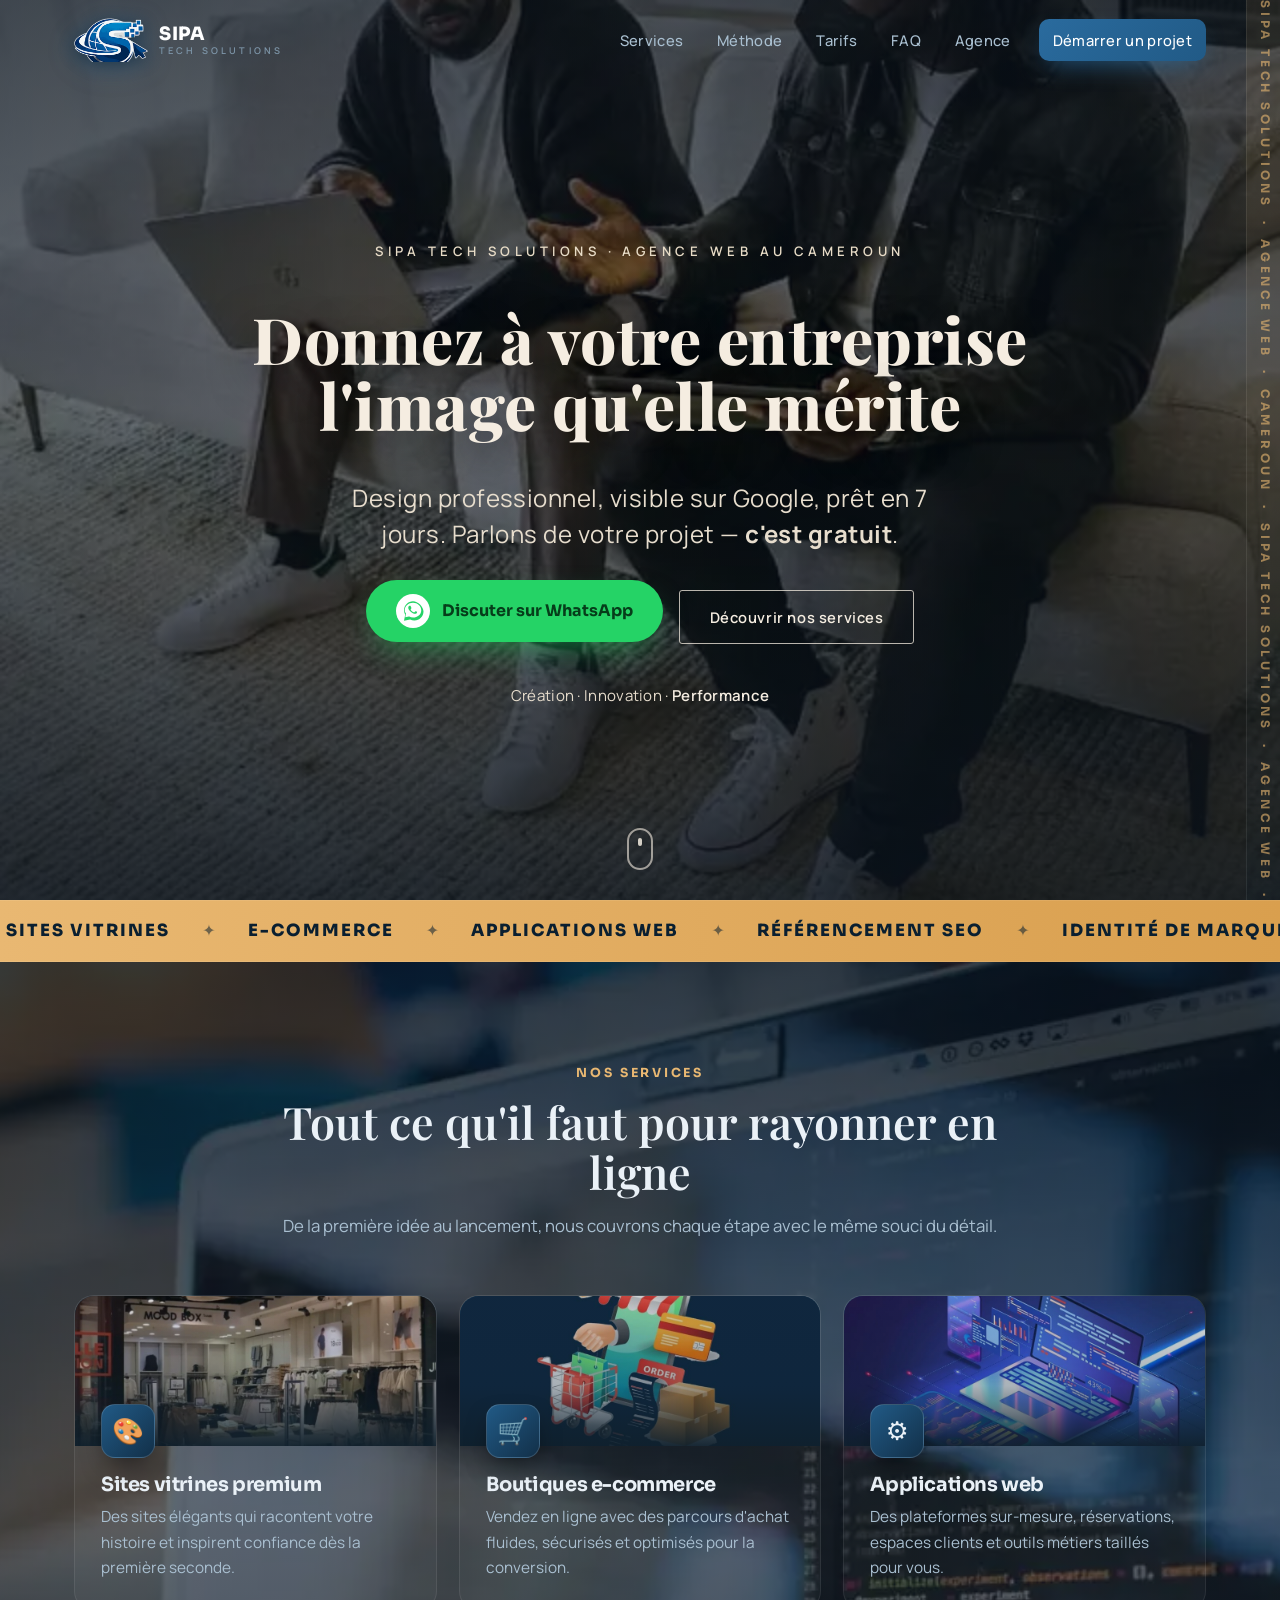
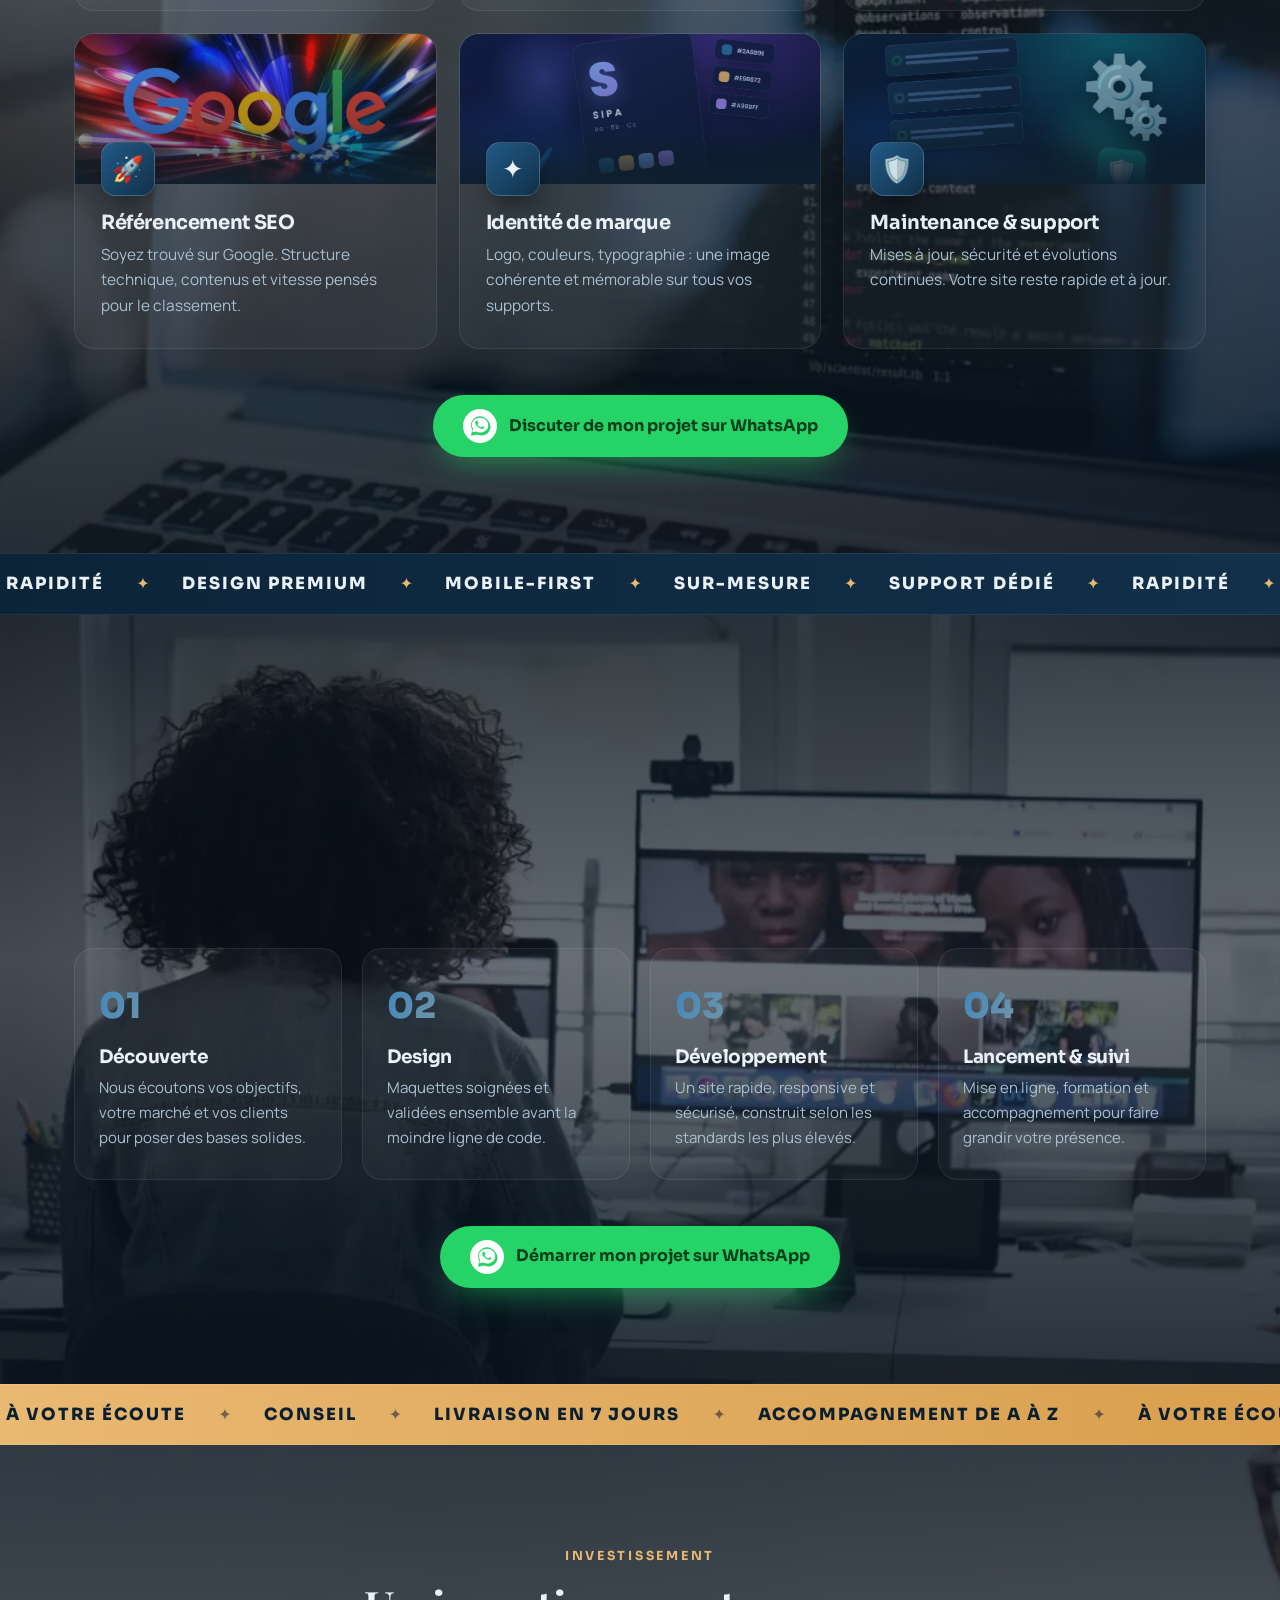
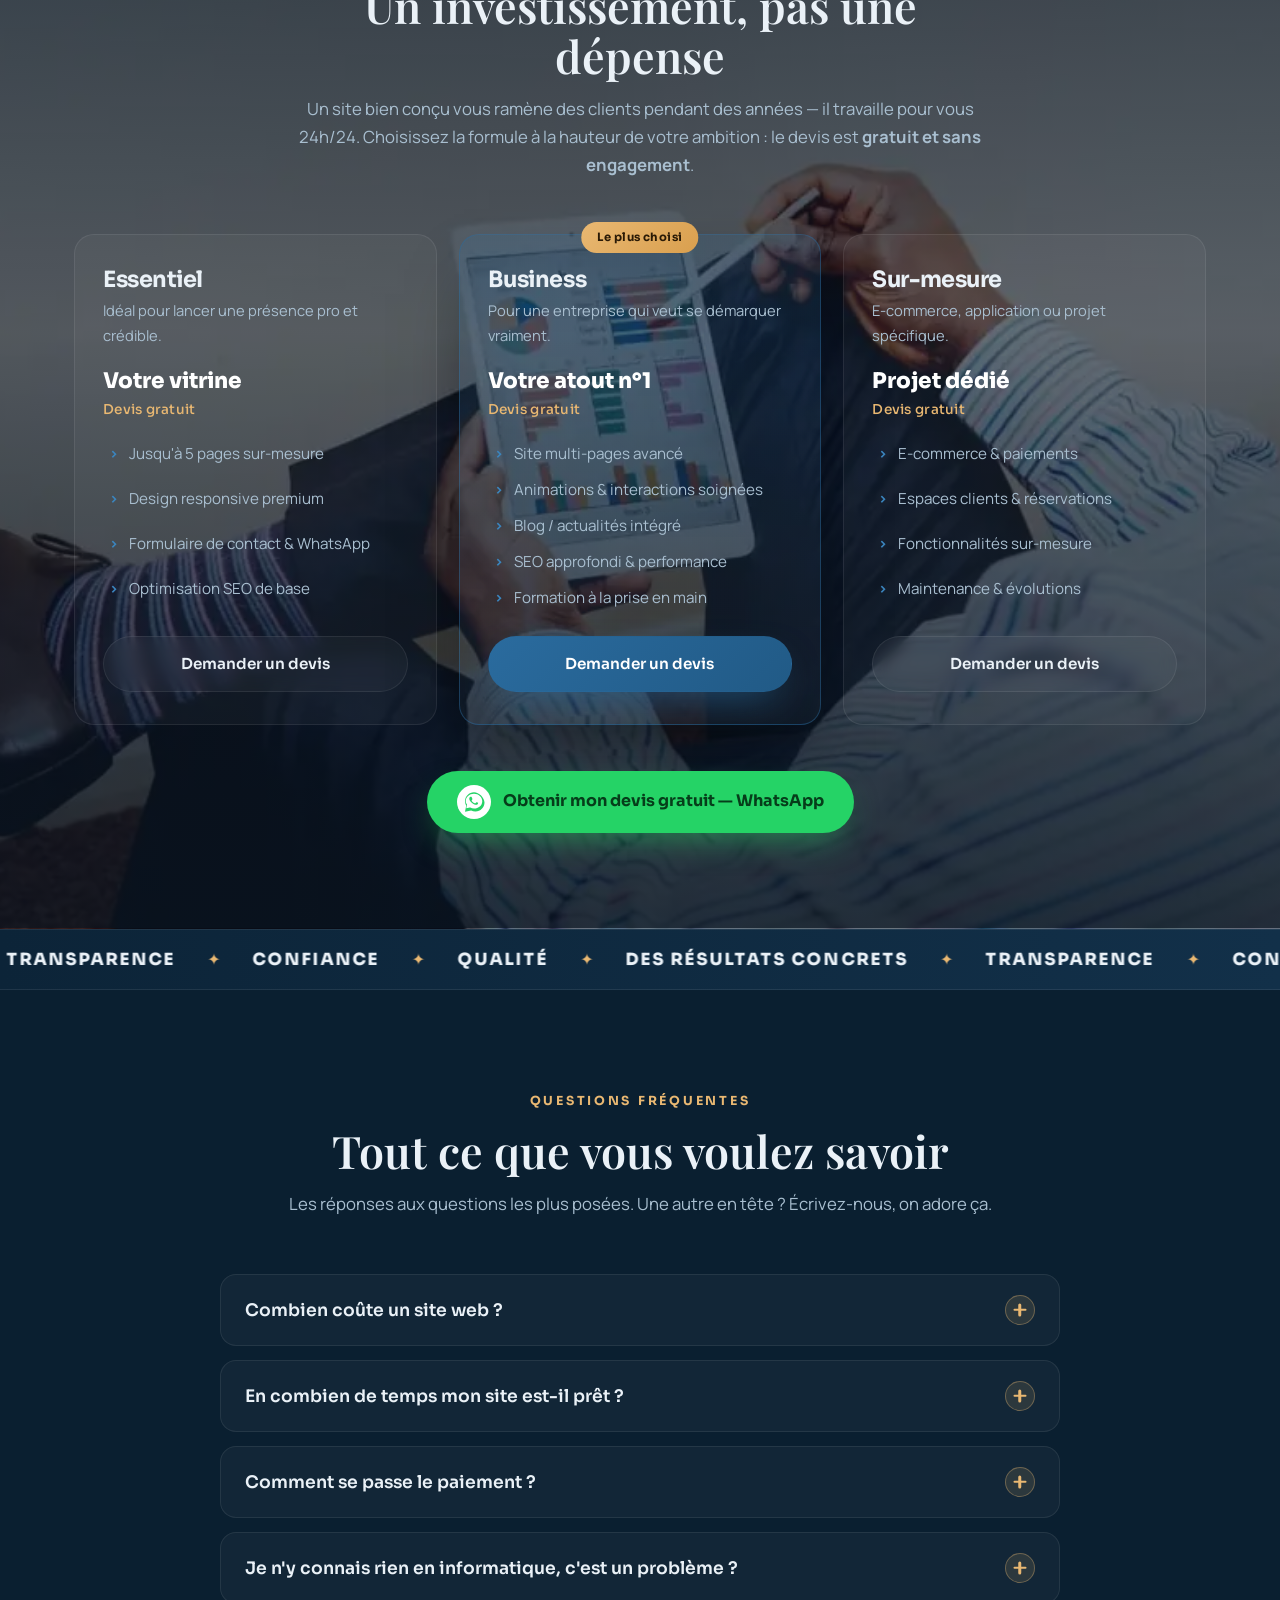
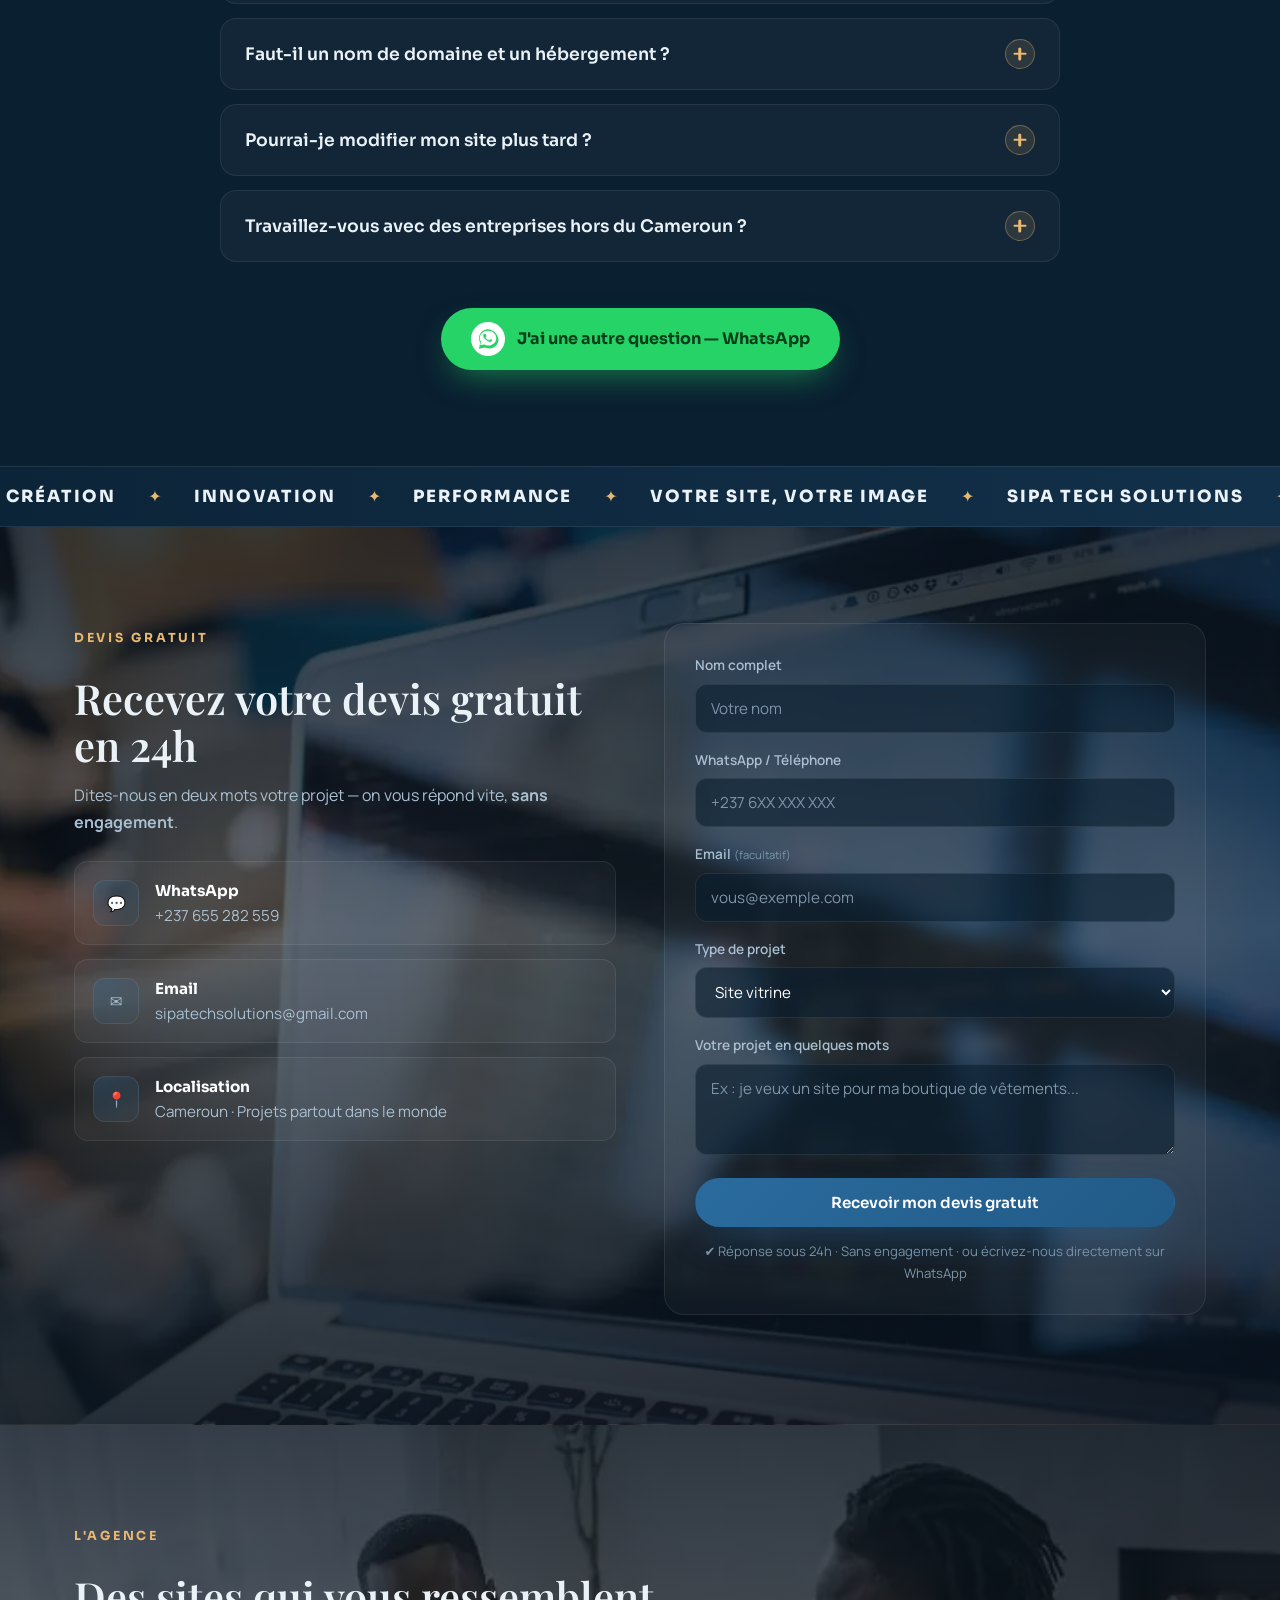
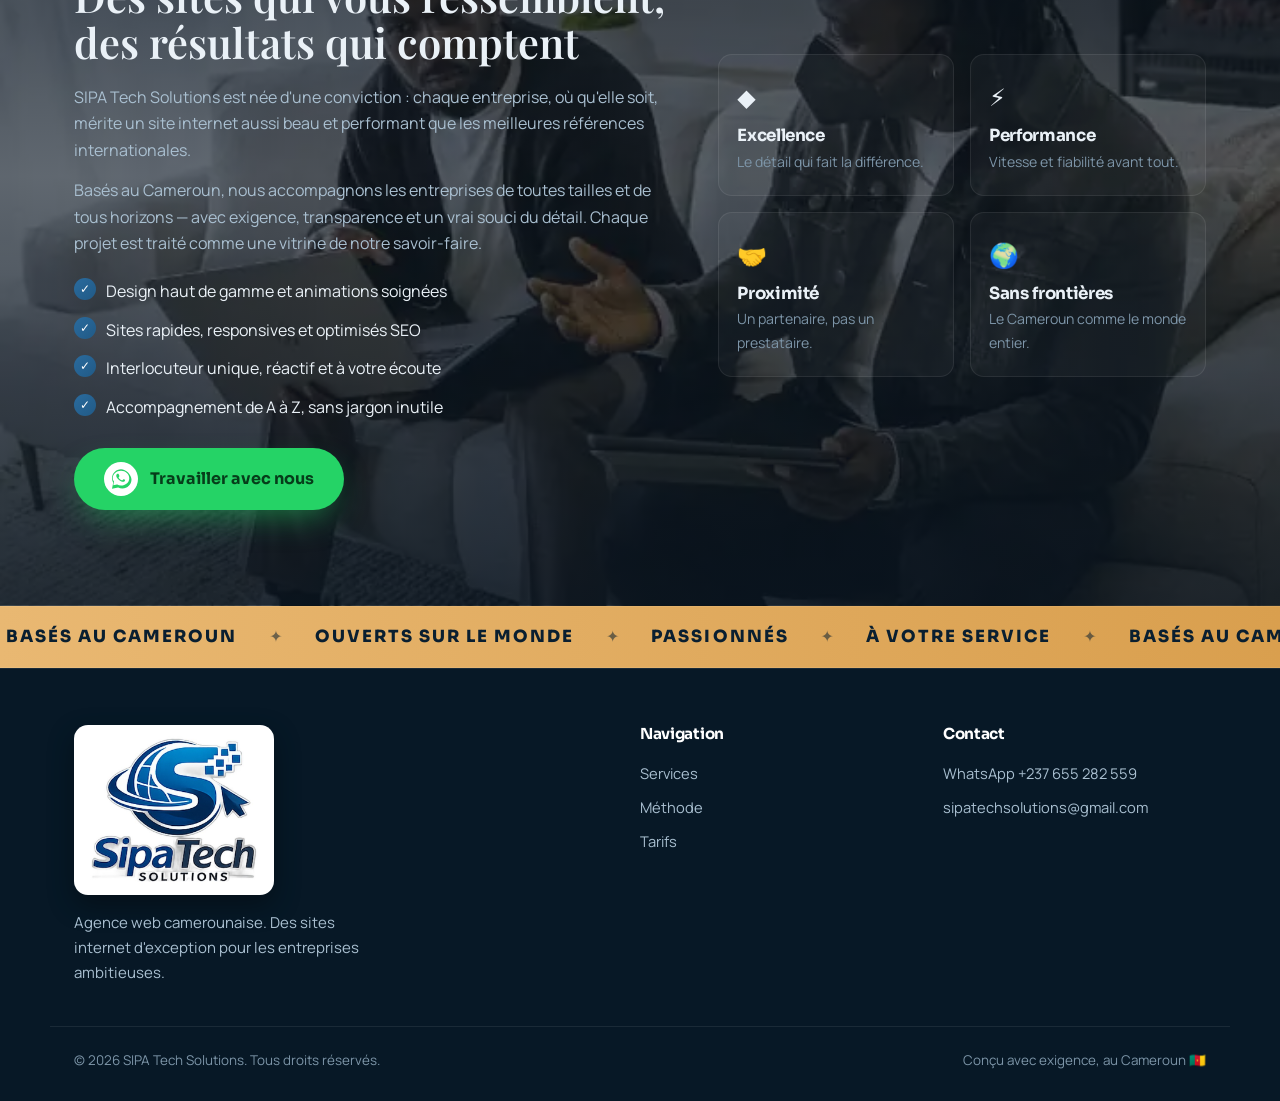
==== commit 13f64eee: "Bandes défilantes horizontales entre chaque section du site" ====
--- a/index.html
+++ b/index.html
@@ -245,6 +245,14 @@
       </div>
     </section>
 
+    <!-- Bande défilante -->
+    <div class="ribbon ribbon-navy" aria-hidden="true">
+      <div class="track">
+        <span class="item">Rapidité</span><span class="sep">✦</span><span class="item">Design premium</span><span class="sep">✦</span><span class="item">Mobile-first</span><span class="sep">✦</span><span class="item">Sur-mesure</span><span class="sep">✦</span><span class="item">Support dédié</span><span class="sep">✦</span>
+        <span class="item">Rapidité</span><span class="sep">✦</span><span class="item">Design premium</span><span class="sep">✦</span><span class="item">Mobile-first</span><span class="sep">✦</span><span class="item">Sur-mesure</span><span class="sep">✦</span><span class="item">Support dédié</span><span class="sep">✦</span>
+      </div>
+    </div>
+
     <!-- METHODE -->
     <section class="section section-alt" id="methode">
       <div class="container">
@@ -279,6 +287,14 @@
         <div class="sec-cta"><a class="btn-wa" href="https://wa.me/237655282559?text=Bonjour%20SIPA%2C%20je%20souhaite%20d%C3%A9marrer%20mon%20projet%20de%20site%20web." target="_blank" rel="noopener"><span class="ic"><svg viewBox="0 0 32 32"><use href="#wa-glyph"/></svg></span> Démarrer mon projet sur WhatsApp</a></div>
       </div>
     </section>
+    <!-- Bande défilante -->
+    <div class="ribbon ribbon-gold" aria-hidden="true">
+      <div class="track">
+        <span class="item">À votre écoute</span><span class="sep">✦</span><span class="item">Conseil</span><span class="sep">✦</span><span class="item">Livraison en 7 jours</span><span class="sep">✦</span><span class="item">Accompagnement de A à Z</span><span class="sep">✦</span>
+        <span class="item">À votre écoute</span><span class="sep">✦</span><span class="item">Conseil</span><span class="sep">✦</span><span class="item">Livraison en 7 jours</span><span class="sep">✦</span><span class="item">Accompagnement de A à Z</span><span class="sep">✦</span>
+      </div>
+    </div>
+
     <!-- TARIFS -->
     <section class="section" id="tarifs">
       <div class="container">
@@ -333,6 +349,14 @@
         <div class="sec-cta"><a class="btn-wa" href="https://wa.me/237655282559?text=Bonjour%20SIPA%2C%20je%20souhaite%20un%20devis%20gratuit%20pour%20mon%20site." target="_blank" rel="noopener"><span class="ic"><svg viewBox="0 0 32 32"><use href="#wa-glyph"/></svg></span> Obtenir mon devis gratuit — WhatsApp</a></div>
       </div>
     </section>
+
+    <!-- Bande défilante -->
+    <div class="ribbon ribbon-navy" aria-hidden="true">
+      <div class="track">
+        <span class="item">Transparence</span><span class="sep">✦</span><span class="item">Confiance</span><span class="sep">✦</span><span class="item">Qualité</span><span class="sep">✦</span><span class="item">Des résultats concrets</span><span class="sep">✦</span>
+        <span class="item">Transparence</span><span class="sep">✦</span><span class="item">Confiance</span><span class="sep">✦</span><span class="item">Qualité</span><span class="sep">✦</span><span class="item">Des résultats concrets</span><span class="sep">✦</span>
+      </div>
+    </div>
 
     <!-- FAQ -->
     <section class="section" id="faq">
@@ -483,6 +507,14 @@
   </main>
 
 
+  <!-- Bande défilante -->
+  <div class="ribbon ribbon-gold" aria-hidden="true">
+    <div class="track">
+      <span class="item">Basés au Cameroun</span><span class="sep">✦</span><span class="item">Ouverts sur le monde</span><span class="sep">✦</span><span class="item">Passionnés</span><span class="sep">✦</span><span class="item">À votre service</span><span class="sep">✦</span>
+      <span class="item">Basés au Cameroun</span><span class="sep">✦</span><span class="item">Ouverts sur le monde</span><span class="sep">✦</span><span class="item">Passionnés</span><span class="sep">✦</span><span class="item">À votre service</span><span class="sep">✦</span>
+    </div>
+  </div>
+
   <!-- FOOTER -->
   <footer class="site-footer">
     <div class="container footer-inner">
